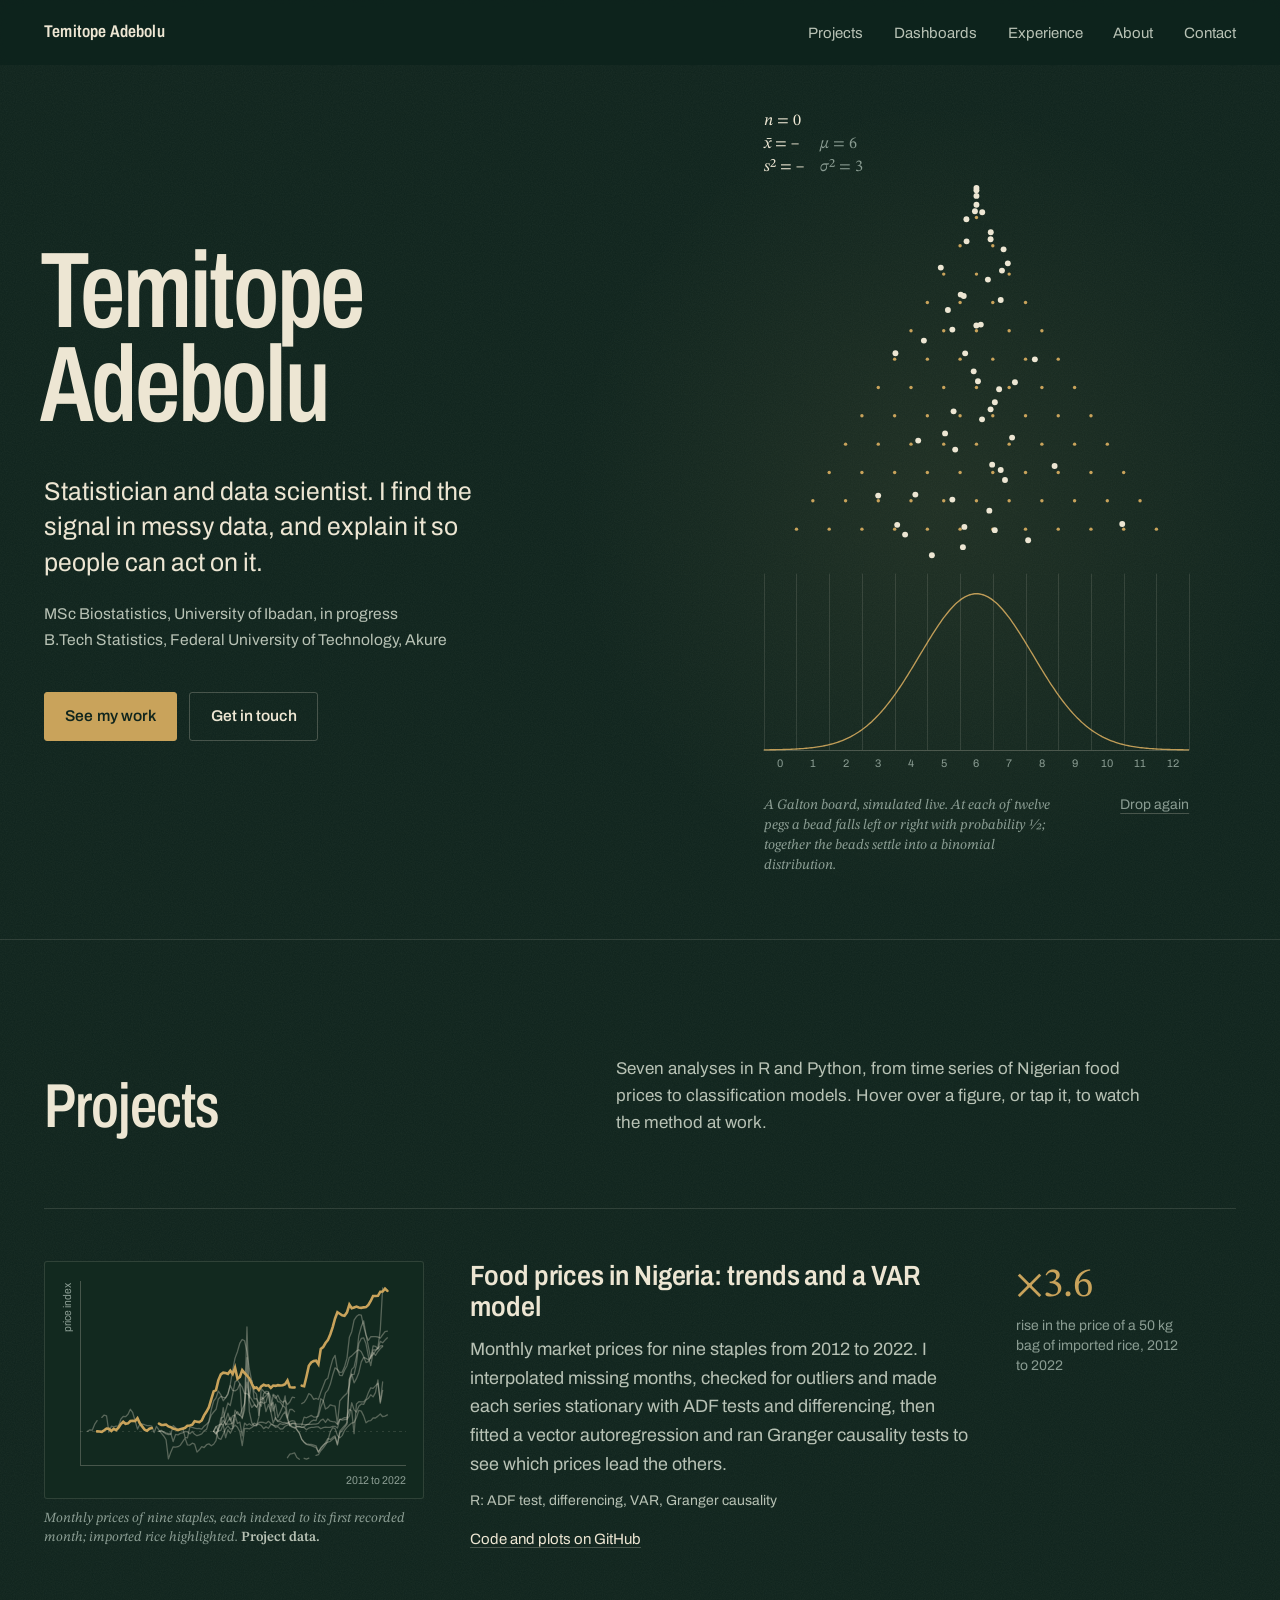
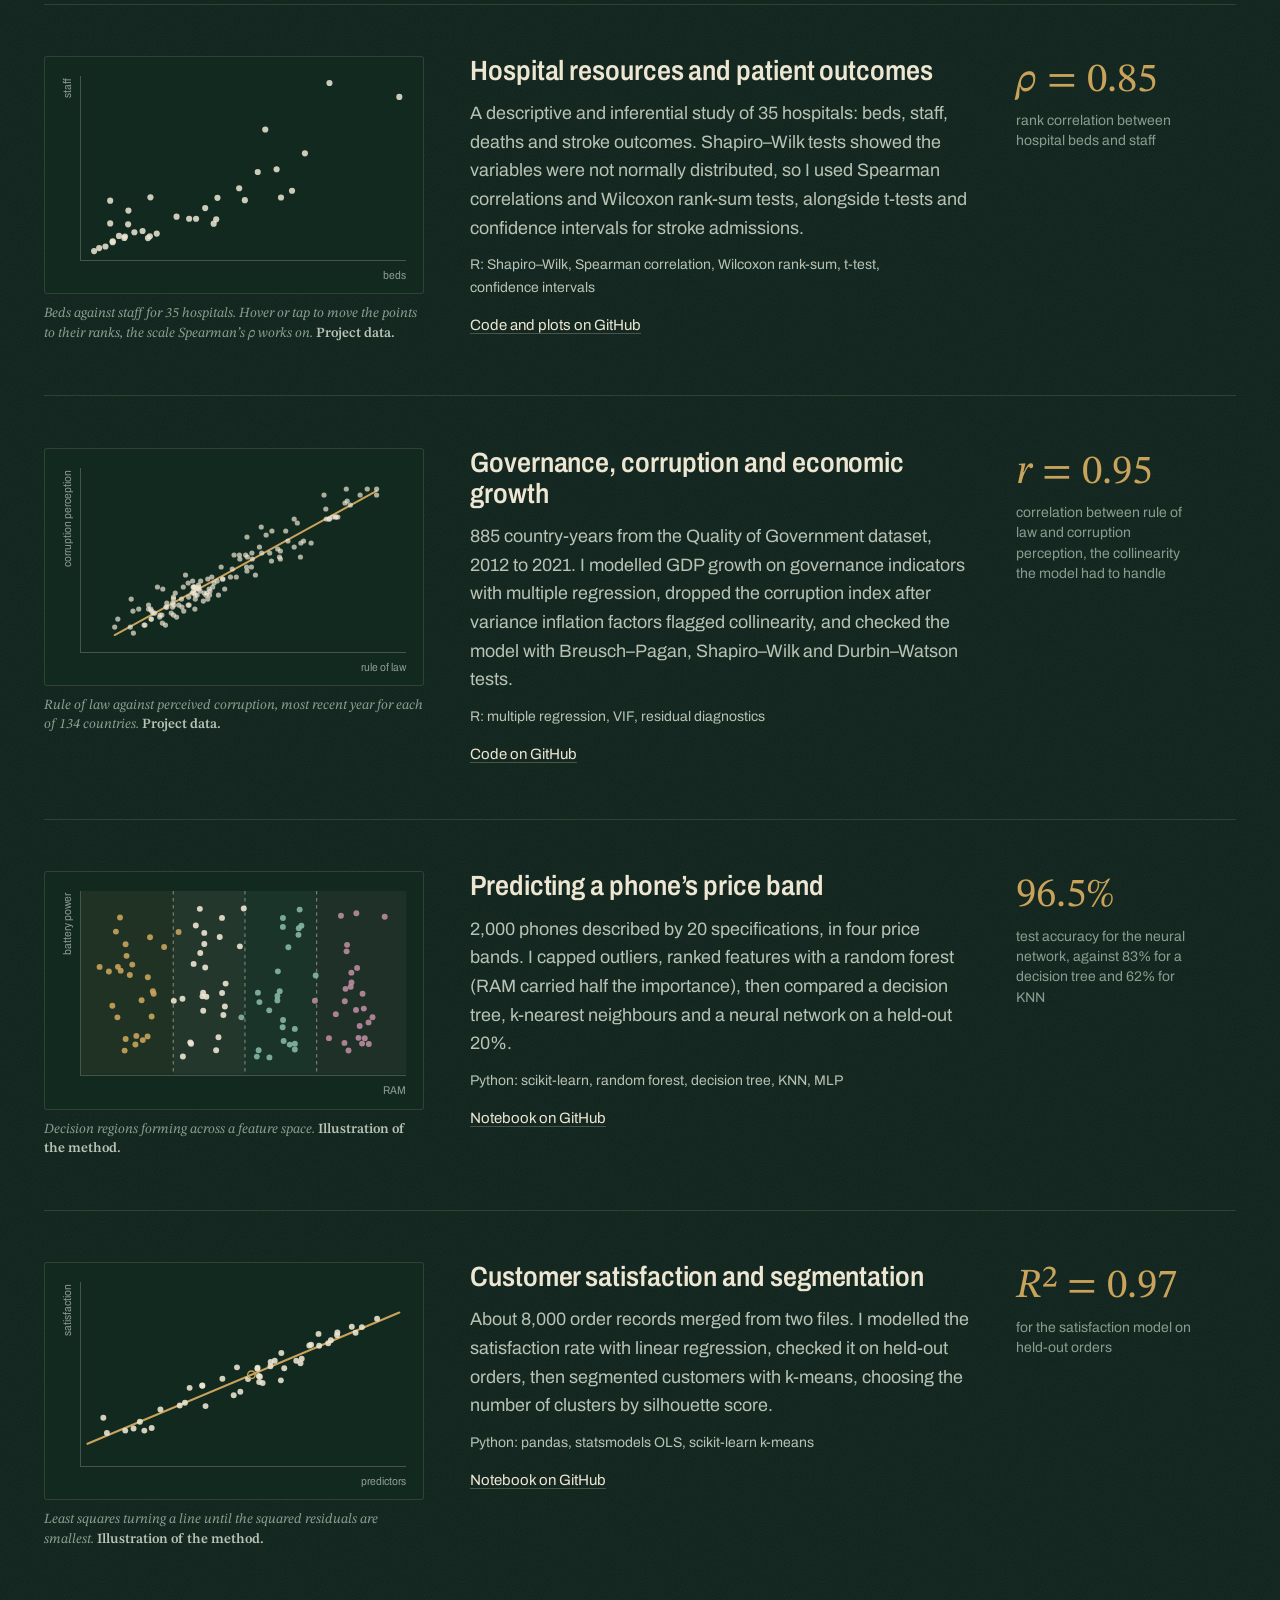
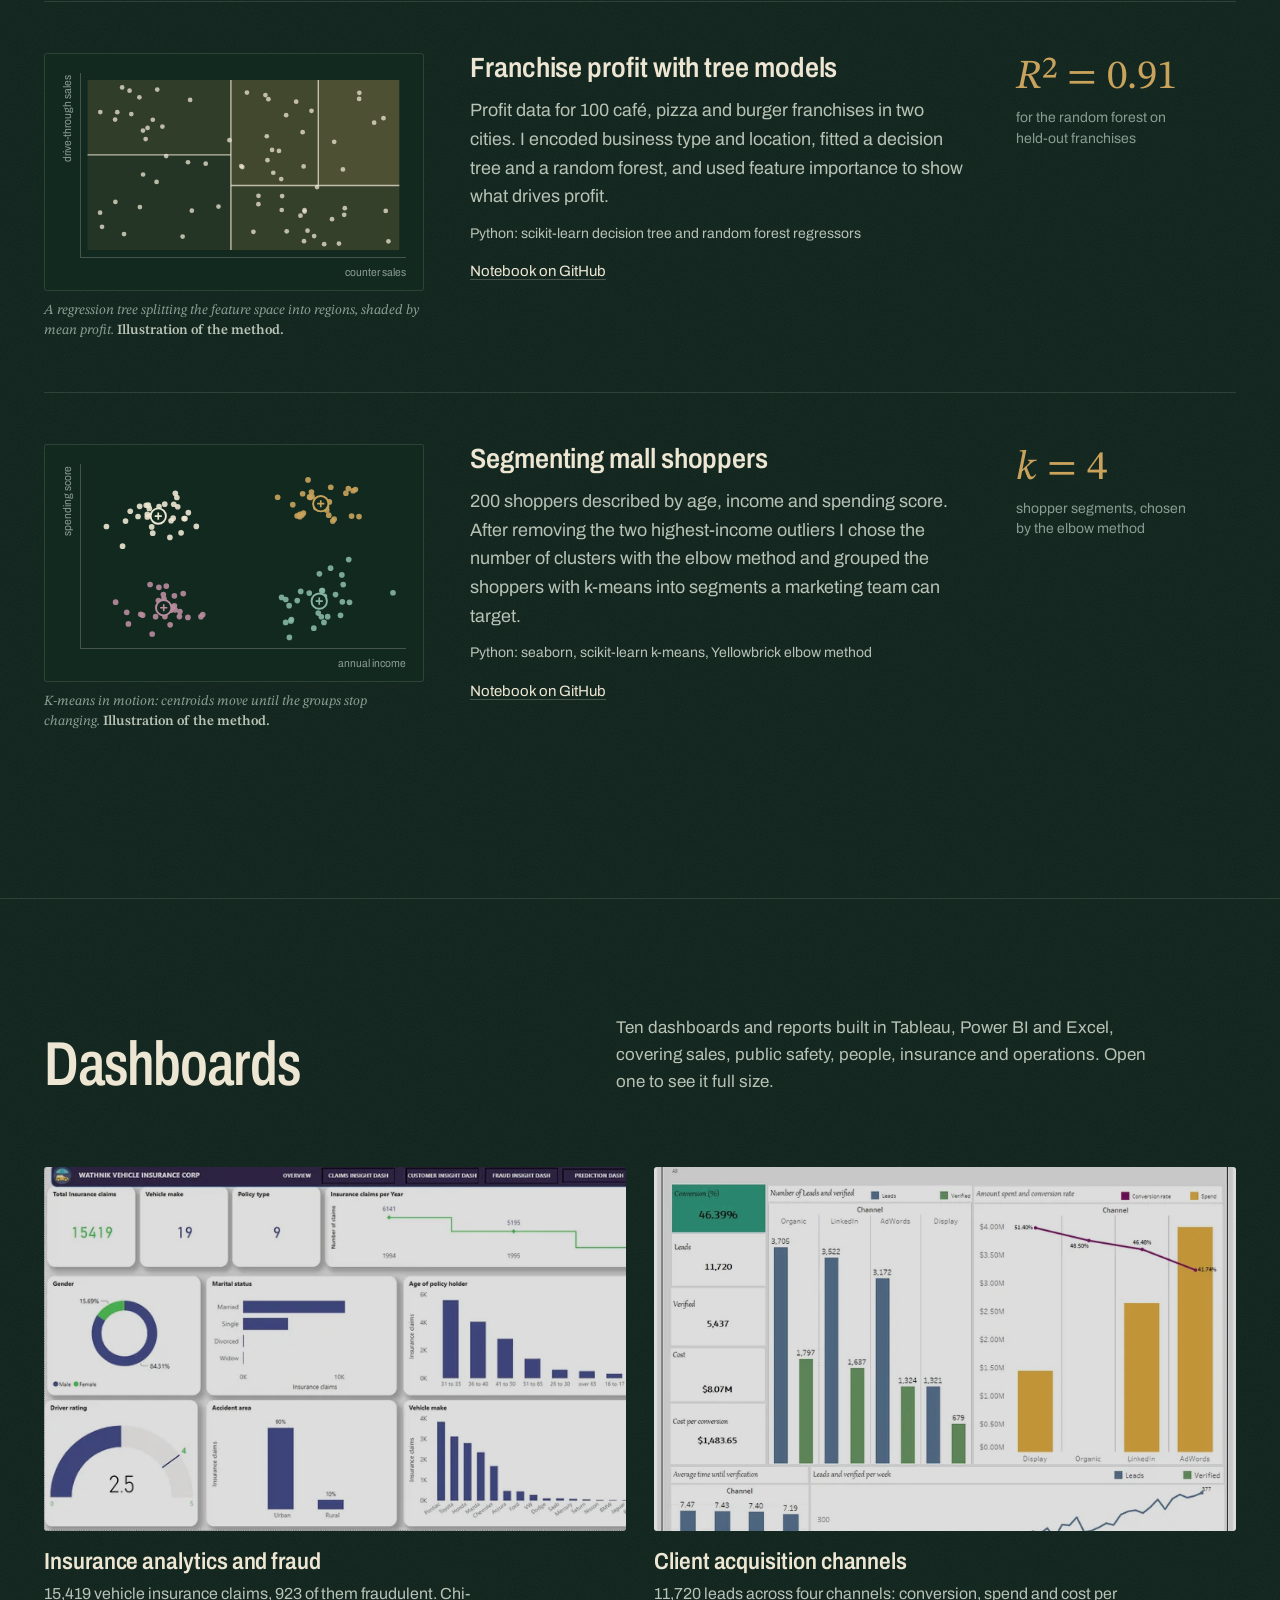
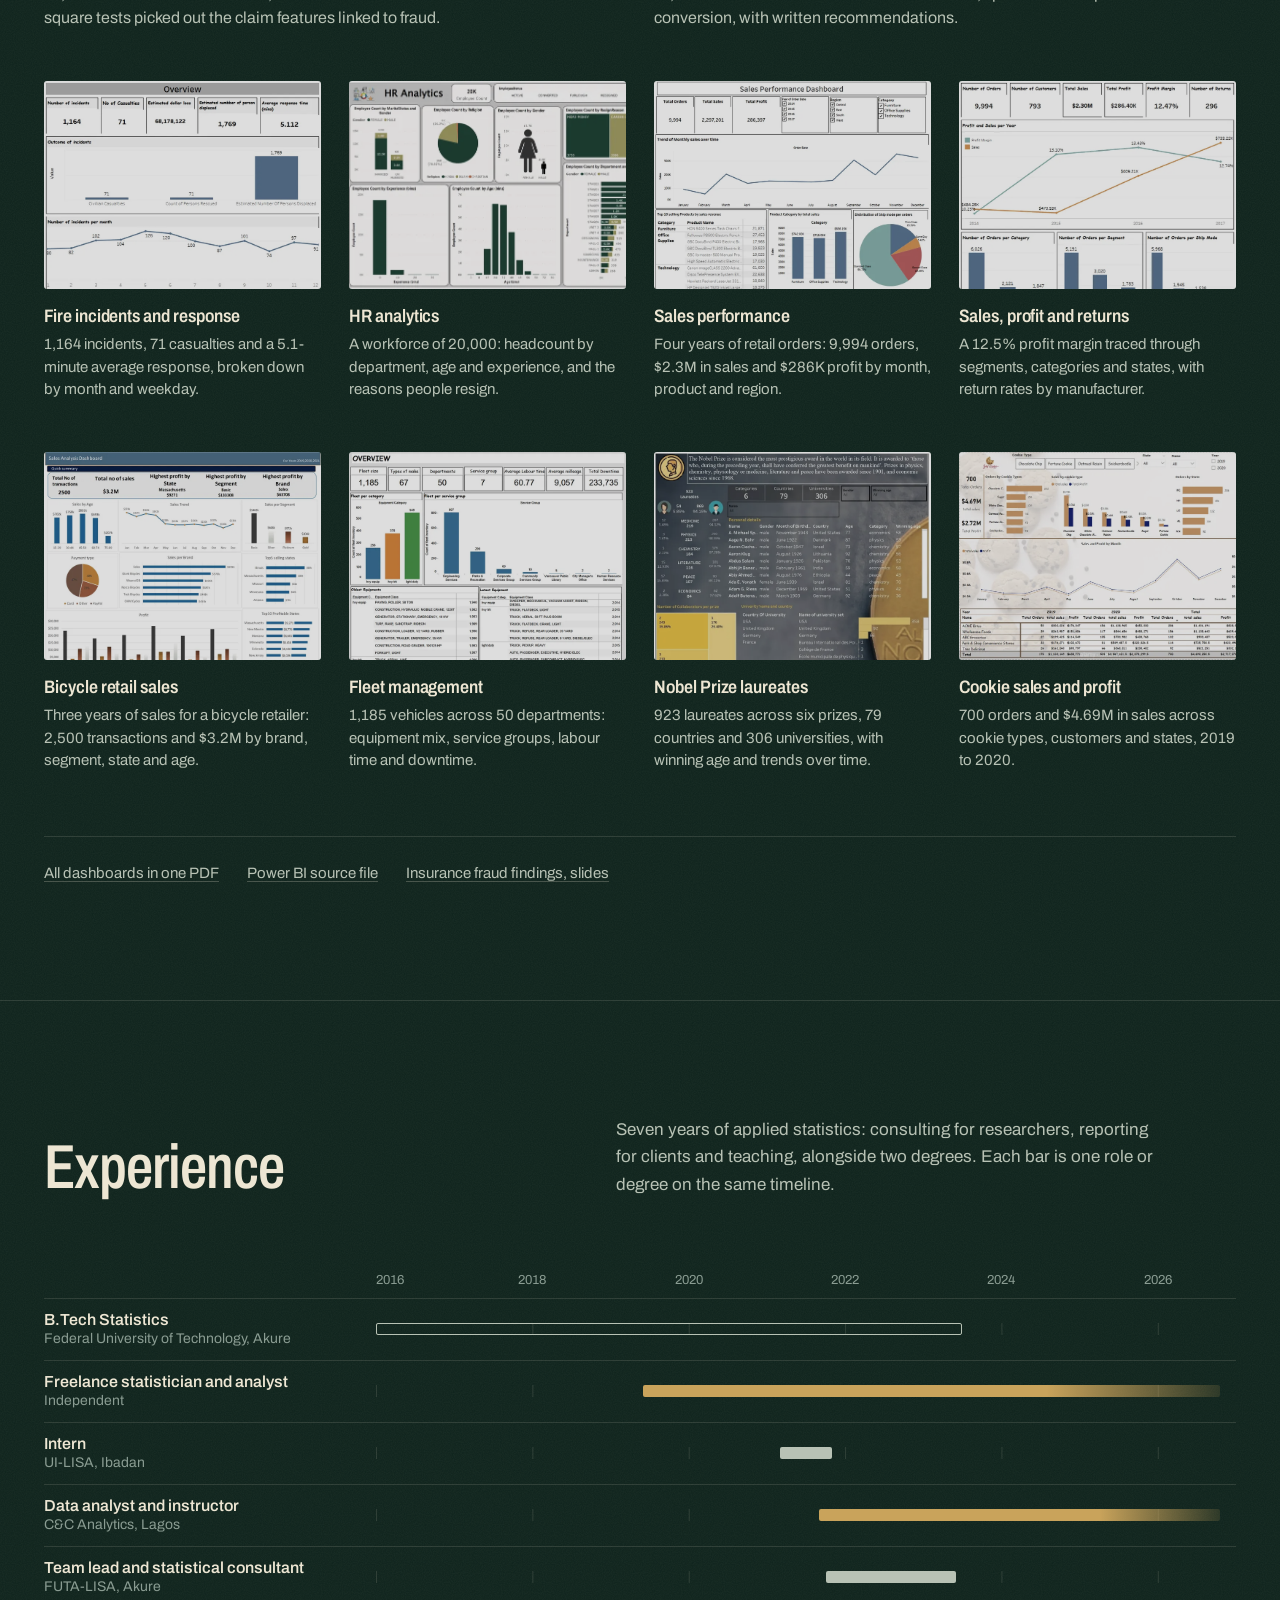
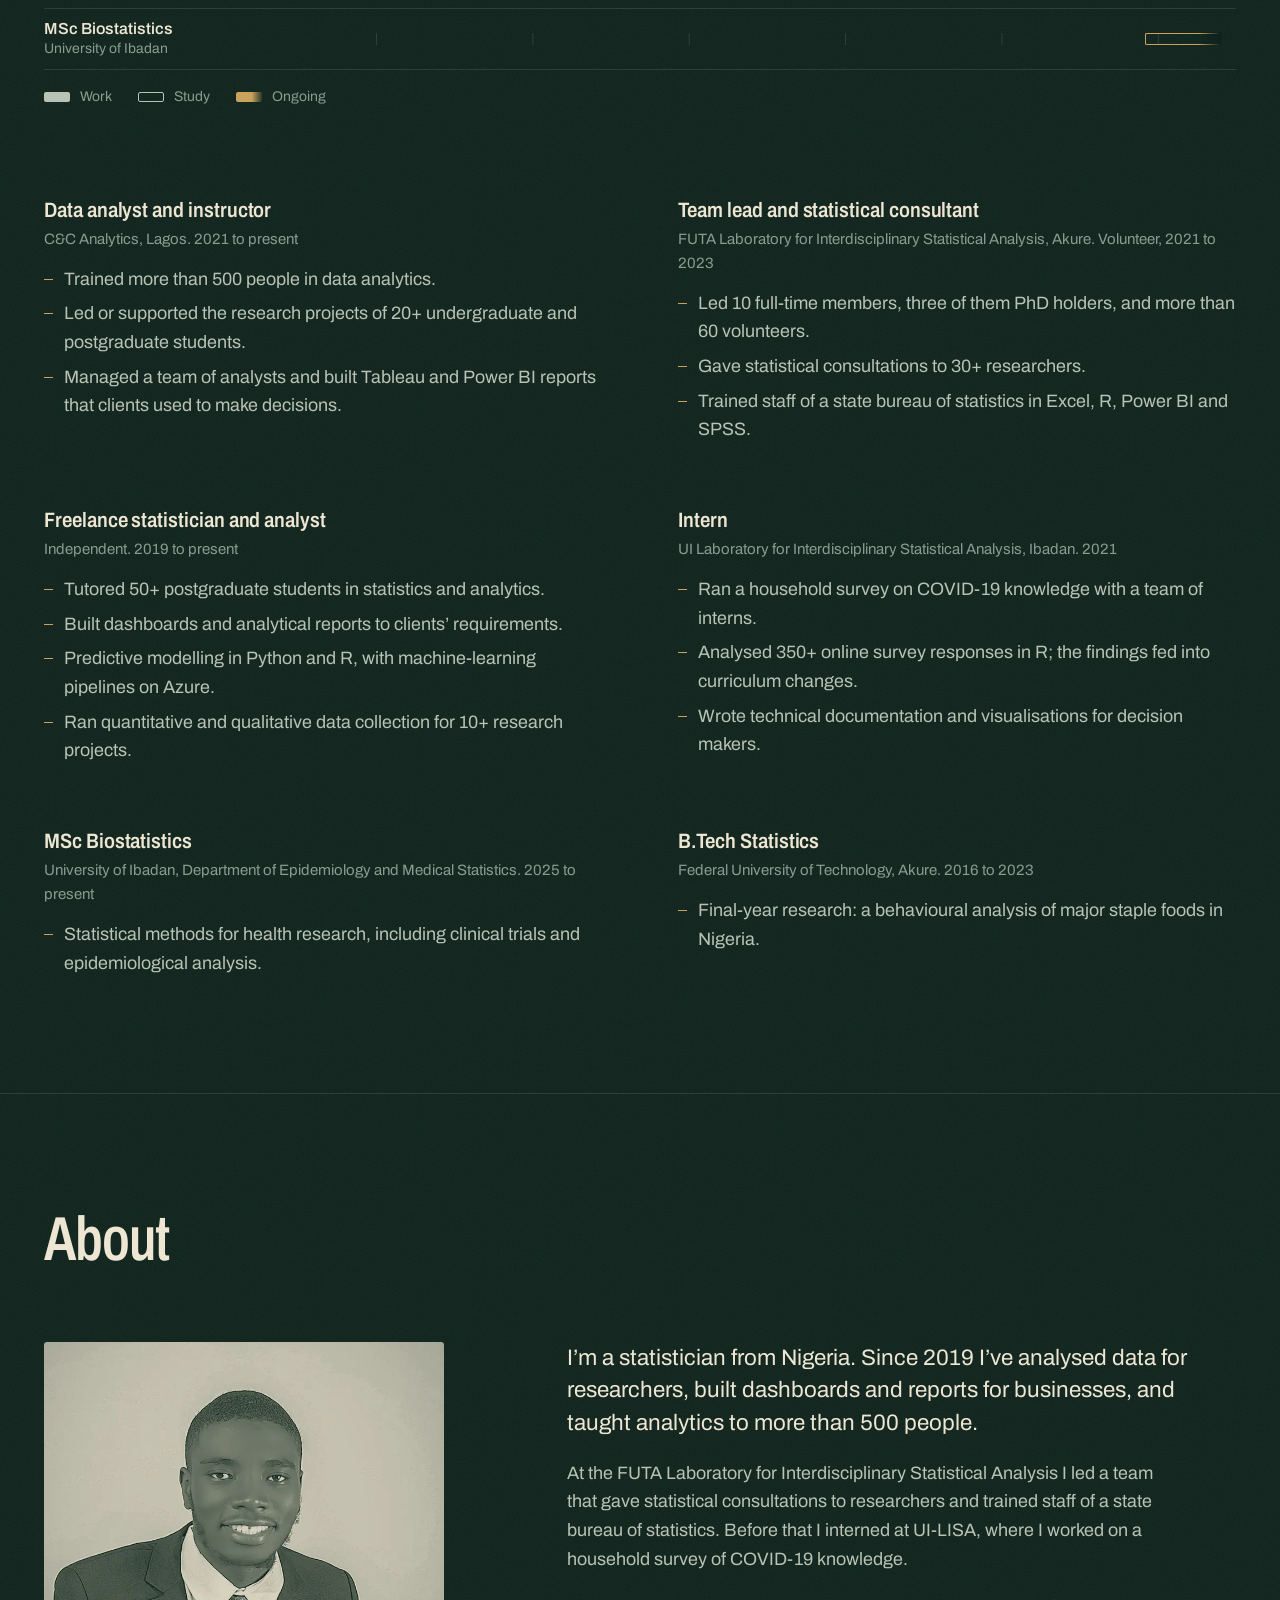
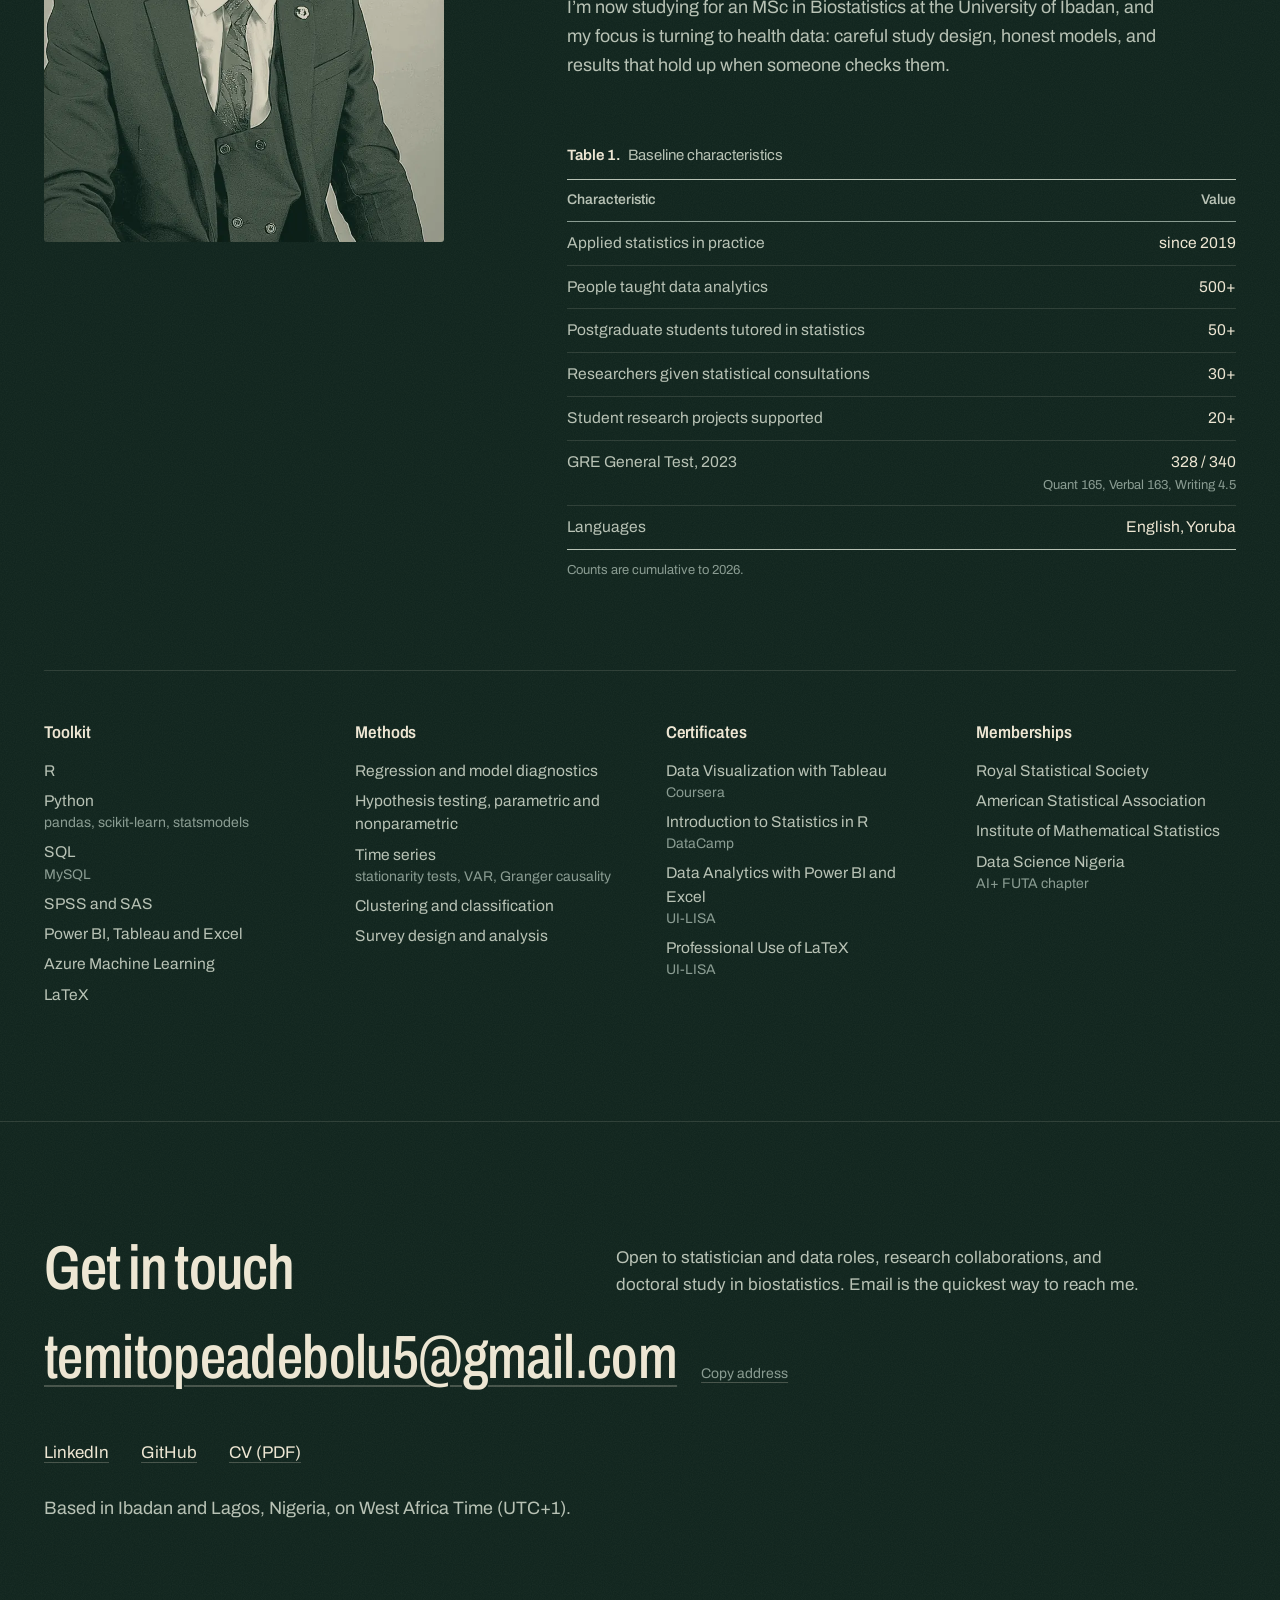
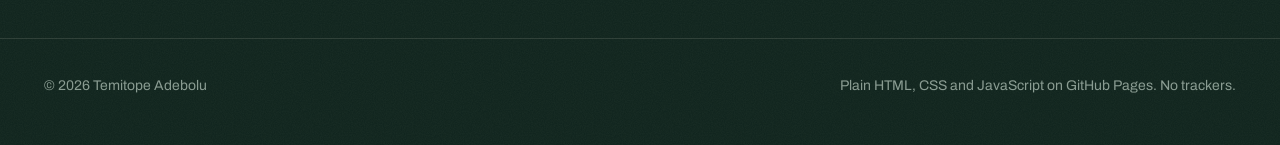
==== index.html @ 8c3ce21e "Launch personal site Hand-built portfolio: live Galton board hero, seven project figures drawn from " ====
<!doctype html>
<html lang="en">
<head>
  <meta charset="utf-8">
  <meta name="viewport" content="width=device-width, initial-scale=1">
  <title>Temitope Adebolu, statistician and data scientist</title>
  <meta name="description" content="Statistician and data scientist in Nigeria, studying for an MSc in Biostatistics at the University of Ibadan. Projects in R and Python, dashboards, and seven years of applied statistics.">
  <meta name="author" content="Temitope Adebolu">
  <link rel="canonical" href="https://adebolublaise.github.io/">
  <meta name="theme-color" content="#0e231c">
  <meta name="color-scheme" content="dark">

  <meta property="og:type" content="profile">
  <meta property="og:title" content="Temitope Adebolu, statistician and data scientist">
  <meta property="og:description" content="Projects in R and Python, dashboards, and seven years of applied statistics. MSc Biostatistics, University of Ibadan.">
  <meta property="og:url" content="https://adebolublaise.github.io/">
  <meta property="og:image" content="https://adebolublaise.github.io/assets/og.jpg">
  <meta property="og:image:width" content="1200">
  <meta property="og:image:height" content="630">
  <meta property="og:image:alt" content="Temitope Adebolu, statistician and data scientist, beside a bell curve of falling beads.">
  <meta name="twitter:card" content="summary_large_image">

  <link rel="icon" href="/favicon.svg" type="image/svg+xml">
  <link rel="icon" href="/favicon-32.png" sizes="32x32" type="image/png">
  <link rel="apple-touch-icon" href="/apple-touch-icon.png">

  <link rel="preload" href="/assets/fonts/Archivo.woff2" as="font" type="font/woff2" crossorigin>
  <link rel="preload" href="/assets/fonts/STIXTwoText-Italic.woff2" as="font" type="font/woff2" crossorigin>
  <link rel="stylesheet" href="/assets/css/site.css">
  <script>document.documentElement.classList.add('js')</script>
  <script src="/assets/js/site.js" defer></script>

  <script type="application/ld+json">
  {
    "@context": "https://schema.org",
    "@type": "Person",
    "name": "Temitope Adebolu",
    "jobTitle": "Statistician and data scientist",
    "url": "https://adebolublaise.github.io/",
    "image": "https://adebolublaise.github.io/assets/img/portrait-color-720.webp",
    "email": "mailto:temitopeadebolu5@gmail.com",
    "address": { "@type": "PostalAddress", "addressLocality": "Ibadan", "addressCountry": "NG" },
    "alumniOf": { "@type": "CollegeOrUniversity", "name": "Federal University of Technology, Akure" },
    "affiliation": { "@type": "CollegeOrUniversity", "name": "University of Ibadan" },
    "knowsAbout": ["Biostatistics", "Statistics", "Data science", "R", "Python", "SQL", "Power BI", "Tableau"],
    "sameAs": ["https://www.linkedin.com/in/adebolu-temitope/", "https://github.com/AdeboluBlaise"]
  }
  </script>
</head>
<body>
  <a class="skip" href="#main">Skip to content</a>

  <header class="site-head">
    <div class="wrap">
      <a class="wordmark" href="#top">Temitope Adebolu</a>
      <nav class="nav" aria-label="Sections">
        <ul>
          <li><a href="#projects">Projects</a></li>
          <li class="hide-sm"><a href="#dashboards">Dashboards</a></li>
          <li class="hide-xs"><a href="#experience">Experience</a></li>
          <li class="hide-sm"><a href="#about">About</a></li>
          <li><a href="#contact">Contact</a></li>
        </ul>
      </nav>
    </div>
  </header>

  <main id="main">

    <!-- Hero -->
    <div class="wrap" id="top">
      <section class="hero" aria-labelledby="name">
        <div class="hero-copy">
          <h1 id="name"><span>Temitope</span> <span>Adebolu</span></h1>
          <p class="lead">Statistician and data scientist. I find the signal in messy data, and explain it so people can act on it.</p>
          <ul class="hero-facts">
            <li>MSc Biostatistics, University of Ibadan, in progress</li>
            <li>B.Tech Statistics, Federal University of Technology, Akure</li>
          </ul>
          <div class="hero-cta">
            <a class="btn btn-primary" href="#projects">See my work</a>
            <a class="btn" href="#contact">Get in touch</a>
          </div>
        </div>

        <div class="board" data-galton>
          <div class="board-stage">
            <canvas role="img" aria-label="Animated Galton board: beads fall through twelve rows of pegs and pile up into a bell-shaped histogram that matches the binomial curve drawn above it."></canvas>
            <dl class="readout" aria-hidden="true">
              <dt><i>n</i> = <span class="val" data-n>0</span></dt><dd></dd>
              <dt><i>x&#772;</i> = <span class="val" data-mean>&ndash;</span></dt><dd><i>&mu;</i> = 6</dd>
              <dt><i>s</i>&sup2; = <span class="val" data-var>&ndash;</span></dt><dd><i>&sigma;</i>&sup2; = 3</dd>
            </dl>
            <svg class="board-fallback" viewBox="0 0 400 160" aria-hidden="true">
              <path d="M8 150 C 120 150, 150 20, 200 20 S 280 150, 392 150" fill="none" stroke="#c9a35b" stroke-width="1.5"/>
              <line x1="8" y1="150.5" x2="392" y2="150.5" stroke="rgba(237,230,211,.24)"/>
            </svg>
          </div>
          <div class="board-foot">
            <p>A Galton board, simulated live. At each of twelve pegs a bead falls left or right with probability &frac12;; together the beads settle into a binomial distribution.</p>
            <button class="textbtn" type="button" data-rerun>Drop again</button>
          </div>
        </div>
      </section>
    </div>

    <!-- Projects -->
    <section class="section" id="projects" aria-labelledby="projects-h">
      <div class="wrap">
        <header class="sec-head">
          <h2 id="projects-h">Projects</h2>
          <p>Seven analyses in R and Python, from time series of Nigerian food prices to classification models. Hover over a figure, or tap it, to watch the method at work.</p>
        </header>

        <div class="projects">

          <article class="proj">
            <figure class="proj-fig">
              <svg viewBox="0 0 320 200" data-glyph="food" aria-hidden="true"></svg>
              <figcaption>Monthly prices of nine staples, each indexed to its first recorded month; imported rice highlighted. <b>Project data.</b></figcaption>
            </figure>
            <div class="proj-body">
              <h3>Food prices in Nigeria: trends and a VAR model</h3>
              <p>Monthly market prices for nine staples from 2012 to 2022. I interpolated missing months, checked for outliers and made each series stationary with ADF tests and differencing, then fitted a vector autoregression and ran Granger causality tests to see which prices lead the others.</p>
              <p class="proj-tools">R: ADF test, differencing, VAR, Granger causality</p>
              <a class="proj-link" href="https://github.com/AdeboluBlaise/R-codes/tree/main/Advanced%20Time-Series%20Analysis%20%26%20VAR%20Modeling%20for%20Food%20Price%20Trends">Code and plots on GitHub</a>
            </div>
            <p class="proj-stat"><span class="m">&times;3.6</span><span>rise in the price of a 50 kg bag of imported rice, 2012 to 2022</span></p>
          </article>

          <article class="proj">
            <figure class="proj-fig">
              <svg viewBox="0 0 320 200" data-glyph="hospital" aria-hidden="true"></svg>
              <figcaption>Beds against staff for 35 hospitals. Hover or tap to move the points to their ranks, the scale Spearman&rsquo;s <span class="m"><i>&rho;</i></span> works on. <b>Project data.</b></figcaption>
            </figure>
            <div class="proj-body">
              <h3>Hospital resources and patient outcomes</h3>
              <p>A descriptive and inferential study of 35 hospitals: beds, staff, deaths and stroke outcomes. Shapiro&ndash;Wilk tests showed the variables were not normally distributed, so I used Spearman correlations and Wilcoxon rank-sum tests, alongside t-tests and confidence intervals for stroke admissions.</p>
              <p class="proj-tools">R: Shapiro&ndash;Wilk, Spearman correlation, Wilcoxon rank-sum, t-test, confidence intervals</p>
              <a class="proj-link" href="https://github.com/AdeboluBlaise/R-codes/tree/main/Hospital%20Data%20Analysis">Code and plots on GitHub</a>
            </div>
            <p class="proj-stat"><span class="m"><i>&rho;</i> = 0.85</span><span>rank correlation between hospital beds and staff</span></p>
          </article>

          <article class="proj">
            <figure class="proj-fig">
              <svg viewBox="0 0 320 200" data-glyph="governance" aria-hidden="true"></svg>
              <figcaption>Rule of law against perceived corruption, most recent year for each of 134 countries. <b>Project data.</b></figcaption>
            </figure>
            <div class="proj-body">
              <h3>Governance, corruption and economic growth</h3>
              <p>885 country-years from the Quality of Government dataset, 2012 to 2021. I modelled GDP growth on governance indicators with multiple regression, dropped the corruption index after variance inflation factors flagged collinearity, and checked the model with Breusch&ndash;Pagan, Shapiro&ndash;Wilk and Durbin&ndash;Watson tests.</p>
              <p class="proj-tools">R: multiple regression, VIF, residual diagnostics</p>
              <a class="proj-link" href="https://github.com/AdeboluBlaise/R-codes/tree/main/Global%20Governance%2C%20Corruption%2C%20%26%20Economic%20Growth">Code on GitHub</a>
            </div>
            <p class="proj-stat"><span class="m"><i>r</i> = 0.95</span><span>correlation between rule of law and corruption perception, the collinearity the model had to handle</span></p>
          </article>

          <article class="proj">
            <figure class="proj-fig">
              <svg viewBox="0 0 320 200" data-glyph="classify" aria-hidden="true"></svg>
              <figcaption>Decision regions forming across a feature space. <b>Illustration of the method.</b></figcaption>
            </figure>
            <div class="proj-body">
              <h3>Predicting a phone&rsquo;s price band</h3>
              <p>2,000 phones described by 20 specifications, in four price bands. I capped outliers, ranked features with a random forest (RAM carried half the importance), then compared a decision tree, k-nearest neighbours and a neural network on a held-out 20%.</p>
              <p class="proj-tools">Python: scikit-learn, random forest, decision tree, KNN, MLP</p>
              <a class="proj-link" href="https://github.com/AdeboluBlaise/Python-codes/tree/main/End-to-End%20Mobile%20Price%20Classification">Notebook on GitHub</a>
            </div>
            <p class="proj-stat"><span class="m">96.5%</span><span>test accuracy for the neural network, against 83% for a decision tree and 62% for KNN</span></p>
          </article>

          <article class="proj">
            <figure class="proj-fig">
              <svg viewBox="0 0 320 200" data-glyph="regression" aria-hidden="true"></svg>
              <figcaption>Least squares turning a line until the squared residuals are smallest. <b>Illustration of the method.</b></figcaption>
            </figure>
            <div class="proj-body">
              <h3>Customer satisfaction and segmentation</h3>
              <p>About 8,000 order records merged from two files. I modelled the satisfaction rate with linear regression, checked it on held-out orders, then segmented customers with k-means, choosing the number of clusters by silhouette score.</p>
              <p class="proj-tools">Python: pandas, statsmodels OLS, scikit-learn k-means</p>
              <a class="proj-link" href="https://github.com/AdeboluBlaise/Python-codes/tree/main/Sales%20Analysis%2C%20Customer%20Segmentation%20%26%20Satisfaction%20Prediction">Notebook on GitHub</a>
            </div>
            <p class="proj-stat"><span class="m"><i>R</i>&sup2; = 0.97</span><span>for the satisfaction model on held-out orders</span></p>
          </article>

          <article class="proj">
            <figure class="proj-fig">
              <svg viewBox="0 0 320 200" data-glyph="tree" aria-hidden="true"></svg>
              <figcaption>A regression tree splitting the feature space into regions, shaded by mean profit. <b>Illustration of the method.</b></figcaption>
            </figure>
            <div class="proj-body">
              <h3>Franchise profit with tree models</h3>
              <p>Profit data for 100 caf&eacute;, pizza and burger franchises in two cities. I encoded business type and location, fitted a decision tree and a random forest, and used feature importance to show what drives profit.</p>
              <p class="proj-tools">Python: scikit-learn decision tree and random forest regressors</p>
              <a class="proj-link" href="https://github.com/AdeboluBlaise/Python-codes/tree/main/Franchise%20Profit%20Predictions%20with%20Decision%20Trees%20and%20Random%20Forests">Notebook on GitHub</a>
            </div>
            <p class="proj-stat"><span class="m"><i>R</i>&sup2; = 0.91</span><span>for the random forest on held-out franchises</span></p>
          </article>

          <article class="proj">
            <figure class="proj-fig">
              <svg viewBox="0 0 320 200" data-glyph="kmeans" aria-hidden="true"></svg>
              <figcaption>K-means in motion: centroids move until the groups stop changing. <b>Illustration of the method.</b></figcaption>
            </figure>
            <div class="proj-body">
              <h3>Segmenting mall shoppers</h3>
              <p>200 shoppers described by age, income and spending score. After removing the two highest-income outliers I chose the number of clusters with the elbow method and grouped the shoppers with k-means into segments a marketing team can target.</p>
              <p class="proj-tools">Python: seaborn, scikit-learn k-means, Yellowbrick elbow method</p>
              <a class="proj-link" href="https://github.com/AdeboluBlaise/Python-codes/tree/main/Mall%20Customer%20Analysis%20%26%20Clustering">Notebook on GitHub</a>
            </div>
            <p class="proj-stat"><span class="m"><i>k</i> = 4</span><span>shopper segments, chosen by the elbow method</span></p>
          </article>

        </div>
      </div>
    </section>

    <!-- Dashboards -->
    <section class="section" id="dashboards" aria-labelledby="dashboards-h">
      <div class="wrap">
        <header class="sec-head">
          <h2 id="dashboards-h">Dashboards</h2>
          <p>Ten dashboards and reports built in Tableau, Power BI and Excel, covering sales, public safety, people, insurance and operations. Open one to see it full size.</p>
        </header>

        <ul class="dash-grid">
          <li class="dash">
            <a href="/assets/img/dashboards/07-insurance-fraud-lg.webp" data-lightbox data-w="1471" data-h="817" data-src="https://drive.google.com/file/d/1jYbqkerGQumdwdY8VlM9F9p6UIjwdQli/view" data-extra="https://docs.google.com/presentation/d/1B2-8ueuAvnGxmFmYTkmYZP01C_ZTipNymWuoo0PkzSA/edit?usp=sharing" data-extra-label="Read the findings (slides)">
              <span class="dash-thumb"><img src="/assets/img/dashboards/07-insurance-fraud-sm.webp" srcset="/assets/img/dashboards/07-insurance-fraud-sm.webp 760w, /assets/img/dashboards/07-insurance-fraud-lg.webp 1471w" sizes="(max-width: 600px) 100vw, (max-width: 1080px) 50vw, 600px" width="760" height="422" alt="Vehicle insurance claims dashboard with totals, claims per year, and breakdowns by gender, marital status, age, driver rating, accident area and vehicle make." loading="lazy" decoding="async"></span>
              <h3>Insurance analytics and fraud</h3>
              <p>15,419 vehicle insurance claims, 923 of them fraudulent. Chi-square tests picked out the claim features linked to fraud.</p>
            </a>
          </li>
          <li class="dash">
            <a href="/assets/img/dashboards/04-client-acquisition-lg.webp" data-lightbox data-w="1013" data-h="1225" data-src="https://drive.google.com/file/d/1qawm5tLewY_g3ONFfeebCs0lAvK16_QL/view">
              <span class="dash-thumb"><img src="/assets/img/dashboards/04-client-acquisition-sm.webp" srcset="/assets/img/dashboards/04-client-acquisition-sm.webp 760w, /assets/img/dashboards/04-client-acquisition-lg.webp 1013w" sizes="(max-width: 600px) 100vw, (max-width: 1080px) 50vw, 600px" style="object-position: 50% 64%" width="760" height="919" alt="Client acquisition story with written insights, leads and verified clients by channel, spend against conversion rate, and leads per week." loading="lazy" decoding="async"></span>
              <h3>Client acquisition channels</h3>
              <p>11,720 leads across four channels: conversion, spend and cost per conversion, with written recommendations.</p>
            </a>
          </li>
          <li class="dash">
            <a href="/assets/img/dashboards/02-fire-incident-lg.webp" data-lightbox data-w="788" data-h="888" data-src="https://drive.google.com/file/d/1-sKoJhyrkmd_-p-Sw8lgwkwBQe-re6G_/view">
              <span class="dash-thumb"><img src="/assets/img/dashboards/02-fire-incident-sm.webp" srcset="/assets/img/dashboards/02-fire-incident-sm.webp 760w, /assets/img/dashboards/02-fire-incident-lg.webp 788w" sizes="(max-width: 600px) 100vw, (max-width: 1080px) 50vw, 300px" width="760" height="856" alt="Fire incident overview with incident, casualty and response-time totals, incident outcomes, and incidents per month and weekday." loading="lazy" decoding="async"></span>
              <h3>Fire incidents and response</h3>
              <p>1,164 incidents, 71 casualties and a 5.1-minute average response, broken down by month and weekday.</p>
            </a>
          </li>
          <li class="dash">
            <a href="/assets/img/dashboards/06-hr-analytics-lg.webp" data-lightbox data-w="1458" data-h="832" data-src="https://drive.google.com/file/d/1dF0u5m9DJFY5Z00fvaz2mMv7X5MtrYIF/view">
              <span class="dash-thumb"><img src="/assets/img/dashboards/06-hr-analytics-sm.webp" srcset="/assets/img/dashboards/06-hr-analytics-sm.webp 760w, /assets/img/dashboards/06-hr-analytics-lg.webp 1458w" sizes="(max-width: 600px) 100vw, (max-width: 1080px) 50vw, 300px" width="760" height="434" alt="HR analytics dashboard with employee counts by marital status, gender, resignation reason, department, experience and age." loading="lazy" decoding="async"></span>
              <h3>HR analytics</h3>
              <p>A workforce of 20,000: headcount by department, age and experience, and the reasons people resign.</p>
            </a>
          </li>
          <li class="dash">
            <a href="/assets/img/dashboards/01-sales-performance-lg.webp" data-lightbox data-w="908" data-h="959" data-src="https://drive.google.com/file/d/1803fnlt_vhYftMdCIopIiEmilC6Dm5gG/view">
              <span class="dash-thumb"><img src="/assets/img/dashboards/01-sales-performance-sm.webp" srcset="/assets/img/dashboards/01-sales-performance-sm.webp 760w, /assets/img/dashboards/01-sales-performance-lg.webp 908w" sizes="(max-width: 600px) 100vw, (max-width: 1080px) 50vw, 300px" width="760" height="803" alt="Sales performance dashboard with order, sales and profit totals, monthly sales trend, top products, category sales, ship modes and a regional sales map." loading="lazy" decoding="async"></span>
              <h3>Sales performance</h3>
              <p>Four years of retail orders: 9,994 orders, $2.3M in sales and $286K profit by month, product and region.</p>
            </a>
          </li>
          <li class="dash">
            <a href="/assets/img/dashboards/05-sales-profit-lg.webp" data-lightbox data-w="788" data-h="1488" data-src="https://drive.google.com/file/d/1ZM7adoGf5AfBzNWWmERc6qiIUqtNLFIk/view">
              <span class="dash-thumb"><img src="/assets/img/dashboards/05-sales-profit-sm.webp" srcset="/assets/img/dashboards/05-sales-profit-sm.webp 760w, /assets/img/dashboards/05-sales-profit-lg.webp 788w" sizes="(max-width: 600px) 100vw, (max-width: 1080px) 50vw, 300px" width="760" height="1435" alt="Sales and profit dashboard with yearly profit and sales, orders by category, segment and ship mode, profit margin by state, and return rates." loading="lazy" decoding="async"></span>
              <h3>Sales, profit and returns</h3>
              <p>A 12.5% profit margin traced through segments, categories and states, with return rates by manufacturer.</p>
            </a>
          </li>
          <li class="dash">
            <a href="/assets/img/dashboards/03-bicycle-retail-lg.webp" data-lightbox data-w="1426" data-h="1217" data-src="https://drive.google.com/file/d/1drMBCsQaCd4r1QzrVvJGjbHdLPjisoqa/view">
              <span class="dash-thumb"><img src="/assets/img/dashboards/03-bicycle-retail-sm.webp" srcset="/assets/img/dashboards/03-bicycle-retail-sm.webp 760w, /assets/img/dashboards/03-bicycle-retail-lg.webp 1426w" sizes="(max-width: 600px) 100vw, (max-width: 1080px) 50vw, 300px" width="760" height="649" alt="Bicycle retail sales dashboard with transactions and sales totals, sales by age, monthly trend, segment, brand, payment type and state." loading="lazy" decoding="async"></span>
              <h3>Bicycle retail sales</h3>
              <p>Three years of sales for a bicycle retailer: 2,500 transactions and $3.2M by brand, segment, state and age.</p>
            </a>
          </li>
          <li class="dash">
            <a href="/assets/img/dashboards/09-fleet-management-lg.webp" data-lightbox data-w="993" data-h="793" data-src="https://drive.google.com/file/d/17flyOm4a7EsInhcfvB1YZRr9MTV2uDTY/view">
              <span class="dash-thumb"><img src="/assets/img/dashboards/09-fleet-management-sm.webp" srcset="/assets/img/dashboards/09-fleet-management-sm.webp 760w, /assets/img/dashboards/09-fleet-management-lg.webp 993w" sizes="(max-width: 600px) 100vw, (max-width: 1080px) 50vw, 300px" width="760" height="607" alt="Fleet management overview with fleet size, makes, departments, labour time, mileage and downtime, fleet by category and service group, and oldest and newest equipment." loading="lazy" decoding="async"></span>
              <h3>Fleet management</h3>
              <p>1,185 vehicles across 50 departments: equipment mix, service groups, labour time and downtime.</p>
            </a>
          </li>
          <li class="dash">
            <a href="/assets/img/dashboards/08-nobel-prize-lg.webp" data-lightbox data-w="1108" data-h="1641" data-src="https://drive.google.com/file/d/123HxoBdR7g3B6RL5KON7azW5guzL7Kas/view">
              <span class="dash-thumb"><img src="/assets/img/dashboards/08-nobel-prize-sm.webp" srcset="/assets/img/dashboards/08-nobel-prize-sm.webp 760w, /assets/img/dashboards/08-nobel-prize-lg.webp 1108w" sizes="(max-width: 600px) 100vw, (max-width: 1080px) 50vw, 300px" width="760" height="1126" alt="Nobel Prize laureates dashboard with laureate counts by category, a table of laureates, universities, winning age, winners over the years and a map of birth countries." loading="lazy" decoding="async"></span>
              <h3>Nobel Prize laureates</h3>
              <p>923 laureates across six prizes, 79 countries and 306 universities, with winning age and trends over time.</p>
            </a>
          </li>
          <li class="dash">
            <a href="/assets/img/dashboards/10-cookie-sales-lg.webp" data-lightbox data-w="1132" data-h="826" data-src="https://drive.google.com/file/d/1RCdpEh5lfiHgUYAL9cCx-fPLhgtCjiez/view">
              <span class="dash-thumb"><img src="/assets/img/dashboards/10-cookie-sales-sm.webp" srcset="/assets/img/dashboards/10-cookie-sales-sm.webp 760w, /assets/img/dashboards/10-cookie-sales-lg.webp 1132w" sizes="(max-width: 600px) 100vw, (max-width: 1080px) 50vw, 300px" width="760" height="555" alt="Cookie sales dashboard with orders, sales and profit totals, orders by cookie type and state, monthly sales and profit, and a customer table." loading="lazy" decoding="async"></span>
              <h3>Cookie sales and profit</h3>
              <p>700 orders and $4.69M in sales across cookie types, customers and states, 2019 to 2020.</p>
            </a>
          </li>
        </ul>

        <p class="dash-more">
          <a href="https://1drv.ms/b/s!AtZL5VyYrCf1gnM4ypnUnzwAFC87?e=LERIMK">All dashboards in one PDF</a>
          <a href="https://1drv.ms/u/s!AtZL5VyYrCf1gnR5gbMQ4X4MhFFR?e=9hidO0">Power BI source file</a>
          <a href="https://docs.google.com/presentation/d/1B2-8ueuAvnGxmFmYTkmYZP01C_ZTipNymWuoo0PkzSA/edit?usp=sharing">Insurance fraud findings, slides</a>
        </p>
      </div>

      <dialog class="lb" id="lightbox" aria-labelledby="lb-title">
        <div class="lb-media"><img alt="" src="[data-uri]" width="1" height="1"></div>
        <div class="lb-bar">
          <div>
            <h3 id="lb-title"></h3>
            <p data-lb-desc></p>
            <p class="lb-links"><a data-lb-src href="#">Open the original</a><a data-lb-extra href="#" hidden></a></p>
          </div>
          <div class="lb-ctrl">
            <button class="btn" type="button" data-lb-prev aria-label="Previous dashboard">Previous</button>
            <button class="btn" type="button" data-lb-next aria-label="Next dashboard">Next</button>
            <button class="btn" type="button" data-lb-close>Close</button>
          </div>
        </div>
      </dialog>
    </section>

    <!-- Experience -->
    <section class="section" id="experience" aria-labelledby="experience-h">
      <div class="wrap">
        <header class="sec-head">
          <h2 id="experience-h">Experience</h2>
          <p>Seven years of applied statistics: consulting for researchers, reporting for clients and teaching, alongside two degrees. Each bar is one role or degree on the same timeline.</p>
        </header>

        <div class="tl">
          <div class="tl-scale" aria-hidden="true">
            <span></span>
            <div class="tl-years">
              <span style="left:0%">2016</span>
              <span style="left:18.18%">2018</span>
              <span style="left:36.36%">2020</span>
              <span style="left:54.55%">2022</span>
              <span style="left:72.73%">2024</span>
              <span style="left:90.91%">2026</span>
            </div>
          </div>
          <ol class="tl-rows">
            <li class="tl-row">
              <div class="tl-label"><b>B.Tech Statistics</b><span>Federal University of Technology, Akure</span><span class="visually-hidden">2016 to 2023</span></div>
              <div class="tl-track" aria-hidden="true"><i class="tl-bar is-study" style="left:0%;width:68.18%"></i></div>
            </li>
            <li class="tl-row">
              <div class="tl-label"><b>Freelance statistician and analyst</b><span>Independent</span><span class="visually-hidden">2019 to present</span></div>
              <div class="tl-track" aria-hidden="true"><i class="tl-bar is-now" style="left:31.06%;width:67.12%"></i></div>
            </li>
            <li class="tl-row">
              <div class="tl-label"><b>Intern</b><span>UI-LISA, Ibadan</span><span class="visually-hidden">2021</span></div>
              <div class="tl-track" aria-hidden="true"><i class="tl-bar" style="left:46.97%;width:6.06%"></i></div>
            </li>
            <li class="tl-row">
              <div class="tl-label"><b>Data analyst and instructor</b><span>C&amp;C Analytics, Lagos</span><span class="visually-hidden">2021 to present</span></div>
              <div class="tl-track" aria-hidden="true"><i class="tl-bar is-now" style="left:51.52%;width:46.67%"></i></div>
            </li>
            <li class="tl-row">
              <div class="tl-label"><b>Team lead and statistical consultant</b><span>FUTA-LISA, Akure</span><span class="visually-hidden">2021 to 2023</span></div>
              <div class="tl-track" aria-hidden="true"><i class="tl-bar" style="left:52.27%;width:15.15%"></i></div>
            </li>
            <li class="tl-row">
              <div class="tl-label"><b>MSc Biostatistics</b><span>University of Ibadan</span><span class="visually-hidden">2025 to present</span></div>
              <div class="tl-track" aria-hidden="true"><i class="tl-bar is-study is-now" style="left:89.39%;width:8.79%"></i></div>
            </li>
          </ol>
          <p class="tl-key" aria-hidden="true">
            <span><i class="k-work"></i>Work</span>
            <span><i class="k-study"></i>Study</span>
            <span><i class="k-now"></i>Ongoing</span>
          </p>
        </div>

        <div class="roles">
          <article class="role">
            <h3>Data analyst and instructor</h3>
            <p class="where">C&amp;C Analytics, Lagos. 2021 to present</p>
            <ul>
              <li>Trained more than 500 people in data analytics.</li>
              <li>Led or supported the research projects of 20+ undergraduate and postgraduate students.</li>
              <li>Managed a team of analysts and built Tableau and Power BI reports that clients used to make decisions.</li>
            </ul>
          </article>
          <article class="role">
            <h3>Team lead and statistical consultant</h3>
            <p class="where">FUTA Laboratory for Interdisciplinary Statistical Analysis, Akure. Volunteer, 2021 to 2023</p>
            <ul>
              <li>Led 10 full-time members, three of them PhD holders, and more than 60 volunteers.</li>
              <li>Gave statistical consultations to 30+ researchers.</li>
              <li>Trained staff of a state bureau of statistics in Excel, R, Power BI and SPSS.</li>
            </ul>
          </article>
          <article class="role">
            <h3>Freelance statistician and analyst</h3>
            <p class="where">Independent. 2019 to present</p>
            <ul>
              <li>Tutored 50+ postgraduate students in statistics and analytics.</li>
              <li>Built dashboards and analytical reports to clients&rsquo; requirements.</li>
              <li>Predictive modelling in Python and R, with machine-learning pipelines on Azure.</li>
              <li>Ran quantitative and qualitative data collection for 10+ research projects.</li>
            </ul>
          </article>
          <article class="role">
            <h3>Intern</h3>
            <p class="where">UI Laboratory for Interdisciplinary Statistical Analysis, Ibadan. 2021</p>
            <ul>
              <li>Ran a household survey on COVID-19 knowledge with a team of interns.</li>
              <li>Analysed 350+ online survey responses in R; the findings fed into curriculum changes.</li>
              <li>Wrote technical documentation and visualisations for decision makers.</li>
            </ul>
          </article>
          <article class="role">
            <h3>MSc Biostatistics</h3>
            <p class="where">University of Ibadan, Department of Epidemiology and Medical Statistics. 2025 to present</p>
            <ul>
              <li>Statistical methods for health research, including clinical trials and epidemiological analysis.</li>
            </ul>
          </article>
          <article class="role">
            <h3>B.Tech Statistics</h3>
            <p class="where">Federal University of Technology, Akure. 2016 to 2023</p>
            <ul>
              <li>Final-year research: a behavioural analysis of major staple foods in Nigeria.</li>
            </ul>
          </article>
        </div>
      </div>
    </section>

    <!-- About -->
    <section class="section" id="about" aria-labelledby="about-h">
      <div class="wrap">
        <header class="sec-head">
          <h2 id="about-h">About</h2>
        </header>

        <div class="about-grid">
          <div class="portrait">
            <img src="/assets/img/portrait-duo-360.webp" srcset="/assets/img/portrait-duo-360.webp 360w, /assets/img/portrait-duo-720.webp 720w" sizes="(max-width: 900px) 320px, 400px" width="720" height="900" alt="Portrait of Temitope Adebolu in a three-piece suit." loading="lazy" decoding="async">
            <img class="p-color" src="/assets/img/portrait-color-360.webp" srcset="/assets/img/portrait-color-360.webp 360w, /assets/img/portrait-color-720.webp 720w" sizes="(max-width: 900px) 320px, 400px" width="720" height="900" alt="" loading="lazy" decoding="async">
          </div>

          <div>
            <div class="about-text">
              <p>I&rsquo;m a statistician from Nigeria. Since 2019 I&rsquo;ve analysed data for researchers, built dashboards and reports for businesses, and taught analytics to more than 500 people.</p>
              <p>At the FUTA Laboratory for Interdisciplinary Statistical Analysis I led a team that gave statistical consultations to researchers and trained staff of a state bureau of statistics. Before that I interned at UI-LISA, where I worked on a household survey of COVID-19 knowledge.</p>
              <p>I&rsquo;m now studying for an MSc in Biostatistics at the University of Ibadan, and my focus is turning to health data: careful study design, honest models, and results that hold up when someone checks them.</p>
            </div>

            <div class="t1">
              <table>
                <caption><b>Table 1.</b>Baseline characteristics</caption>
                <thead>
                  <tr><th scope="col">Characteristic</th><th scope="col">Value</th></tr>
                </thead>
                <tbody>
                  <tr><td>Applied statistics in practice</td><td>since 2019</td></tr>
                  <tr><td>People taught data analytics</td><td>500+</td></tr>
                  <tr><td>Postgraduate students tutored in statistics</td><td>50+</td></tr>
                  <tr><td>Researchers given statistical consultations</td><td>30+</td></tr>
                  <tr><td>Student research projects supported</td><td>20+</td></tr>
                  <tr><td>GRE General Test, 2023</td><td>328 / 340<small>Quant 165, Verbal 163, Writing 4.5</small></td></tr>
                  <tr><td>Languages</td><td>English, Yoruba</td></tr>
                </tbody>
              </table>
              <p class="note">Counts are cumulative to 2026.</p>
            </div>
          </div>
        </div>

        <div class="facts">
          <div>
            <h3>Toolkit</h3>
            <ul>
              <li>R</li>
              <li>Python<span>pandas, scikit-learn, statsmodels</span></li>
              <li>SQL<span>MySQL</span></li>
              <li>SPSS and SAS</li>
              <li>Power BI, Tableau and Excel</li>
              <li>Azure Machine Learning</li>
              <li>LaTeX</li>
            </ul>
          </div>
          <div>
            <h3>Methods</h3>
            <ul>
              <li>Regression and model diagnostics</li>
              <li>Hypothesis testing, parametric and nonparametric</li>
              <li>Time series<span>stationarity tests, VAR, Granger causality</span></li>
              <li>Clustering and classification</li>
              <li>Survey design and analysis</li>
            </ul>
          </div>
          <div>
            <h3>Certificates</h3>
            <ul>
              <li>Data Visualization with Tableau<span>Coursera</span></li>
              <li>Introduction to Statistics in R<span>DataCamp</span></li>
              <li>Data Analytics with Power BI and Excel<span>UI-LISA</span></li>
              <li>Professional Use of LaTeX<span>UI-LISA</span></li>
            </ul>
          </div>
          <div>
            <h3>Memberships</h3>
            <ul>
              <li>Royal Statistical Society</li>
              <li>American Statistical Association</li>
              <li>Institute of Mathematical Statistics</li>
              <li>Data Science Nigeria<span>AI+ FUTA chapter</span></li>
            </ul>
          </div>
        </div>
      </div>
    </section>

    <!-- Contact -->
    <section class="section contact" id="contact" aria-labelledby="contact-h">
      <div class="wrap">
        <header class="sec-head">
          <h2 id="contact-h">Get in touch</h2>
          <p>Open to statistician and data roles, research collaborations, and doctoral study in biostatistics. Email is the quickest way to reach me.</p>
        </header>
        <div class="email-row">
          <a class="email" href="mailto:temitopeadebolu5@gmail.com">temitopeadebolu5@gmail.com</a>
          <button class="textbtn" type="button" data-copy="temitopeadebolu5@gmail.com">Copy address</button>
        </div>
        <ul class="links">
          <li><a href="https://www.linkedin.com/in/adebolu-temitope/">LinkedIn</a></li>
          <li><a href="https://github.com/AdeboluBlaise">GitHub</a></li>
          <li><a href="https://drive.google.com/file/d/1cfr-IFdyjBvwRaPEfjrkj0Mvpket3lki/view">CV (PDF)</a></li>
        </ul>
        <p class="contact-note">Based in Ibadan and Lagos, Nigeria, on West Africa Time (UTC+1).</p>
      </div>
    </section>
  </main>

  <footer class="site-foot">
    <div class="wrap">
      <p>&copy; <span data-year>2026</span> Temitope Adebolu</p>
      <p>Plain HTML, CSS and JavaScript on GitHub Pages. No trackers.</p>
    </div>
  </footer>
</body>
</html>
---- assets/css/site.css ----
/* ==========================================================================
   Temitope Adebolu — personal site
   Palette: table-felt green and brass, after Galton's quincunx and the
   gaming tables where probability theory began.
   Type: Archivo (variable width + weight) for text, STIX Two for maths.
   ========================================================================== */

@font-face {
  font-family: "Archivo";
  src: url("../fonts/Archivo.woff2") format("woff2");
  font-weight: 400 700;
  font-stretch: 62% 100%;
  font-style: normal;
  font-display: swap;
}
@font-face {
  font-family: "STIX Two";
  src: url("../fonts/STIXTwoText.woff2") format("woff2");
  font-weight: 400 700;
  font-style: normal;
  font-display: swap;
}
@font-face {
  font-family: "STIX Two";
  src: url("../fonts/STIXTwoText-Italic.woff2") format("woff2");
  font-weight: 400 700;
  font-style: italic;
  font-display: swap;
}

:root {
  --bg: #0e231c;
  --bg-2: #12291f;
  --bg-3: #173327;
  --ink: #ede6d3;
  --ink-2: #b8c2b5;
  --ink-3: #8a9c92;
  --brass: #c9a35b;
  --brass-2: #ddbb74;
  --jade: #86b6a4;
  --mauve: #b98c9f;
  --rule: rgba(237, 230, 211, 0.13);
  --rule-2: rgba(237, 230, 211, 0.24);

  --f-sans: "Archivo", "Helvetica Neue", Arial, sans-serif;
  --f-math: "STIX Two", "STIX Two Text", "Cambria Math", Cambria, "Times New Roman", serif;

  --wrap: 1200px;
  --gut: clamp(20px, 4.5vw, 44px);
  --head-h: 64px;
  --ease: cubic-bezier(0.22, 0.61, 0.36, 1);
  color-scheme: dark;
}

/* ---------- Base ---------- */

*,
*::before,
*::after { box-sizing: border-box; }

html {
  -webkit-text-size-adjust: 100%;
  text-size-adjust: 100%;
  scroll-padding-top: calc(var(--head-h) + 16px);
}
@media (prefers-reduced-motion: no-preference) {
  html { scroll-behavior: smooth; }
}

body {
  margin: 0;
  overflow-x: clip;
  background-color: var(--bg);
  /* the faintest felt grain */
  background-image: url("data:image/svg+xml;utf8,<svg xmlns='http://www.w3.org/2000/svg' width='180' height='180'><filter id='n'><feTurbulence type='fractalNoise' baseFrequency='.9' numOctaves='2' stitchTiles='stitch'/><feColorMatrix values='0 0 0 0 0.93 0 0 0 0 0.9 0 0 0 0 0.83 0 0 0 .05 0'/></filter><rect width='100%' height='100%' filter='url(%23n)'/></svg>");
  color: var(--ink);
  font-family: var(--f-sans);
  font-size: clamp(1rem, 0.96rem + 0.2vw, 1.125rem);
  font-stretch: 100%;
  line-height: 1.6;
  font-feature-settings: "kern" 1, "liga" 1;
  font-variant-numeric: lining-nums;
  -webkit-font-smoothing: antialiased;
  -moz-osx-font-smoothing: grayscale;
  text-rendering: optimizeLegibility;
}

img, svg, canvas { display: block; max-width: 100%; }
img { height: auto; }

h1, h2, h3, p, ul, ol, dl, dd, figure, table { margin: 0; }
ul, ol { padding: 0; list-style: none; }

a {
  color: inherit;
  text-decoration: underline;
  text-decoration-thickness: 1px;
  text-underline-offset: 0.22em;
  text-decoration-color: var(--rule-2);
  transition: color 0.2s, text-decoration-color 0.2s;
}
a:hover { color: var(--brass-2); text-decoration-color: currentColor; }

button { font: inherit; color: inherit; }

:focus { outline: none; }
:focus-visible {
  outline: 2px solid var(--brass);
  outline-offset: 3px;
  border-radius: 2px;
}

::selection { background: var(--brass); color: var(--bg); }

.visually-hidden {
  position: absolute !important;
  width: 1px; height: 1px;
  margin: -1px; padding: 0; overflow: hidden;
  clip: rect(0 0 0 0); white-space: nowrap; border: 0;
}

.skip {
  position: absolute; left: 12px; top: -60px; z-index: 50;
  padding: 10px 14px; background: var(--brass); color: var(--bg);
  font-weight: 600; text-decoration: none; border-radius: 3px;
}
.skip:focus { top: 12px; }

.wrap {
  width: 100%;
  max-width: calc(var(--wrap) + 2 * var(--gut));
  margin-inline: auto;
  padding-inline: var(--gut);
}

/* maths set like a journal: variables italic, figures upright */
.m {
  font-family: var(--f-math);
  font-size: 1.06em;
  font-style: normal;
  font-variant-numeric: lining-nums;
  letter-spacing: 0;
  white-space: nowrap;
}
.m i { font-style: italic; }

/* ---------- Header ---------- */

.site-head {
  position: sticky; top: 0; z-index: 30;
  background: rgba(14, 35, 28, 0.9);
  -webkit-backdrop-filter: saturate(1.2) blur(10px);
  backdrop-filter: saturate(1.2) blur(10px);
  border-bottom: 1px solid transparent;
  transition: border-color 0.3s;
}
.site-head.is-scrolled { border-bottom-color: var(--rule); }
.site-head .wrap {
  display: flex; align-items: center; justify-content: space-between;
  gap: 24px; min-height: var(--head-h);
}
.wordmark {
  font-stretch: 78%;
  font-weight: 620;
  font-size: 1.0625rem;
  letter-spacing: 0.01em;
  text-decoration: none;
  white-space: nowrap;
}
.wordmark:hover { color: var(--ink); }
.nav ul { display: flex; gap: clamp(14px, 2.4vw, 34px); }
.nav a {
  color: var(--ink-2);
  font-size: 0.9375rem;
  text-decoration: none;
  padding-block: 6px;
}
.nav a:hover { color: var(--ink); }
.nav a[aria-current="true"] { color: var(--ink); }
@media (max-width: 640px) {
  .nav .hide-sm { display: none; }
}
@media (max-width: 400px) {
  .nav .hide-xs { display: none; }
  .wordmark { font-size: 1rem; }
}

/* ---------- Buttons ---------- */

.btn {
  display: inline-flex; align-items: center; justify-content: center;
  min-height: 46px;
  padding: 0.7em 1.3em;
  border: 1px solid var(--rule-2);
  border-radius: 3px;
  background: transparent;
  color: var(--ink);
  font-weight: 560;
  font-size: 0.975rem;
  letter-spacing: 0.005em;
  text-decoration: none;
  cursor: pointer;
  transition: background-color 0.2s, border-color 0.2s, color 0.2s;
}
.btn:hover { border-color: var(--brass); color: var(--ink); }
.btn-primary {
  background: var(--brass);
  border-color: var(--brass);
  color: #10251d;
}
.btn-primary:hover { background: var(--brass-2); border-color: var(--brass-2); color: #10251d; }

.textbtn {
  border: 0; background: none; padding: 4px 0; cursor: pointer;
  color: var(--ink-3);
  font-size: 0.875rem;
  text-decoration: underline;
  text-decoration-color: var(--rule-2);
  text-underline-offset: 0.25em;
}
.textbtn:hover { color: var(--brass-2); text-decoration-color: currentColor; }

/* ---------- Hero ---------- */

.hero {
  position: relative;
  display: grid;
  grid-template-columns: minmax(0, 1.08fr) minmax(0, 0.92fr);
  align-items: center;
  gap: clamp(28px, 5vw, 88px);
  min-height: calc(100svh - var(--head-h));
  padding-block: clamp(28px, 5vh, 64px) clamp(40px, 7vh, 88px);
}
/* a lamp over the table */
#top { overflow-x: clip; }
.hero::before {
  content: "";
  position: absolute; z-index: -1;
  right: -6%; top: 4%;
  width: 62%; height: 92%;
  background: radial-gradient(closest-side, rgba(221, 187, 116, 0.075), rgba(221, 187, 116, 0) 100%);
  pointer-events: none;
}

.hero h1 {
  font-size: clamp(4.1rem, 1.6rem + 6.4vw, 7.9rem);
  font-stretch: 68%;
  font-weight: 580;
  line-height: 0.88;
  letter-spacing: -0.022em;
  margin-left: -0.04em;
}
.hero h1 span { display: block; }

.lead {
  margin-top: clamp(24px, 3.4vw, 40px);
  max-width: 31ch;
  font-size: clamp(1.2rem, 1rem + 0.75vw, 1.6rem);
  line-height: 1.38;
  font-stretch: 96%;
  color: var(--ink);
}
.hero-facts {
  margin-top: 22px;
  color: var(--ink-2);
  font-size: 0.975rem;
  line-height: 1.55;
}
.hero-facts li + li { margin-top: 2px; }
.hero-cta {
  display: flex; flex-wrap: wrap; gap: 12px;
  margin-top: clamp(28px, 3.6vw, 40px);
}

/* entrance: one orchestrated moment, timed with the first beads */
.js .hero-copy > * {
  opacity: 0;
  transform: translateY(14px);
  animation: rise 0.9s var(--ease) forwards;
}
.js .hero-copy > :nth-child(2) { animation-delay: 0.12s; }
.js .hero-copy > :nth-child(3) { animation-delay: 0.22s; }
.js .hero-copy > :nth-child(4) { animation-delay: 0.32s; }
@keyframes rise { to { opacity: 1; transform: none; } }

/* ---------- Galton board ---------- */

.board {
  position: relative;
  width: 100%;
  max-width: 560px;
  justify-self: end;
}
.board-stage {
  position: relative;
  height: clamp(440px, 74svh, 680px);
}
.board canvas { width: 100%; height: 100%; cursor: pointer; }
.board-fallback {
  position: absolute; inset: auto 0 0 0;
  width: 100%; height: auto;
}
.js .board-fallback { display: none; }

.readout {
  position: absolute; left: var(--bx, 0px); top: 0;
  display: grid;
  grid-template-columns: auto auto;
  column-gap: 16px;
  row-gap: 1px;
  font-family: var(--f-math);
  font-size: 1.02rem;
  line-height: 1.35;
  color: var(--ink);
  pointer-events: none;
}
.readout dt { white-space: nowrap; }
.readout dt i { font-style: italic; }
.readout dd { color: var(--ink-3); white-space: nowrap; }
.readout .val { font-variant-numeric: tabular-nums; }

.board-foot {
  display: flex; align-items: baseline; justify-content: space-between; gap: 20px;
  margin-top: 14px;
  padding-inline: var(--bx, 0px);
}
.board-foot p {
  font-family: var(--f-math);
  font-style: italic;
  font-size: 0.9rem;
  line-height: 1.4;
  color: var(--ink-3);
  max-width: 42ch;
}
.board-foot .textbtn { flex: none; }

/* ---------- Sections ---------- */

.section {
  padding-block: clamp(72px, 9vw, 136px);
  border-top: 1px solid var(--rule);
}
.sec-head {
  display: grid;
  grid-template-columns: minmax(0, 1fr) minmax(0, 1.25fr);
  gap: 24px clamp(32px, 6vw, 96px);
  align-items: end;
  margin-bottom: clamp(40px, 6vw, 72px);
}
.sec-head h2 {
  font-size: clamp(2.3rem, 1.4rem + 3.1vw, 4.1rem);
  font-stretch: 72%;
  font-weight: 560;
  line-height: 0.98;
  letter-spacing: -0.015em;
}
.sec-head p {
  max-width: 54ch;
  color: var(--ink-2);
  font-size: 1.0625rem;
}

h3 {
  font-stretch: 86%;
  font-weight: 600;
  letter-spacing: -0.003em;
}

/* ---------- Projects ---------- */

.proj {
  display: grid;
  grid-template-columns: minmax(0, 0.95fr) minmax(0, 1.25fr) minmax(0, 0.55fr);
  gap: clamp(24px, 3.6vw, 56px);
  align-items: start;
  padding-block: clamp(32px, 4vw, 52px);
  border-top: 1px solid var(--rule);
}
.proj-fig { cursor: pointer; }
.proj-fig svg {
  width: 100%; height: auto;
  background: var(--bg-2);
  border: 1px solid var(--rule);
  border-radius: 3px;
  overflow: visible;
}
.proj-fig figcaption {
  margin-top: 10px;
  font-family: var(--f-math);
  font-style: italic;
  font-size: 0.875rem;
  line-height: 1.4;
  color: var(--ink-3);
}
.proj-fig figcaption b { font-style: normal; font-weight: 600; color: var(--ink-2); }
.proj h3 {
  font-size: clamp(1.35rem, 1.1rem + 0.8vw, 1.75rem);
  line-height: 1.12;
}
.proj-body p {
  margin-top: 12px;
  color: var(--ink-2);
  max-width: 58ch;
}
.proj-tools {
  margin-top: 14px;
  font-size: 0.875rem;
  color: var(--ink-3);
}
.proj-link { display: inline-block; margin-top: 14px; font-size: 0.9375rem; }
.proj-stat { padding-top: 4px; }
.proj-stat .m {
  display: block;
  font-size: clamp(1.9rem, 1.3rem + 1.6vw, 2.8rem);
  line-height: 1;
  color: var(--brass);
}
.proj-stat span:last-child {
  display: block;
  margin-top: 10px;
  font-size: 0.875rem;
  line-height: 1.45;
  color: var(--ink-3);
  max-width: 22ch;
}

/* glyph primitives */
.g-axis { stroke: var(--rule-2); stroke-width: 1; fill: none; shape-rendering: crispEdges; }
.g-grid { stroke: var(--rule); stroke-width: 1; fill: none; shape-rendering: crispEdges; }
.g-label { fill: var(--ink-3); font: 9.5px var(--f-sans); font-stretch: 90%; }
.g-label-m { fill: var(--ink-2); font: italic 12px var(--f-math); }
.g-dot { fill: var(--ink); }
.g-line { fill: none; stroke: var(--ink); stroke-linecap: round; stroke-linejoin: round; }
.g-hi { stroke: var(--brass); fill: none; stroke-linecap: round; }

/* ---------- Dashboards ---------- */

/* two featured analyses, then eight in a tighter grid */
.dash-grid {
  display: grid;
  grid-template-columns: repeat(4, minmax(0, 1fr));
  gap: clamp(36px, 4vw, 52px) clamp(18px, 2.2vw, 28px);
}
.dash:nth-child(-n+2) { grid-column: span 2; }
.dash:nth-child(-n+2) .dash-thumb { aspect-ratio: 16 / 10; }
.dash:nth-child(-n+2) h3 { font-size: clamp(1.2rem, 1rem + 0.6vw, 1.45rem); }
.dash:nth-child(-n+2) p { font-size: 1rem; max-width: 52ch; }
@media (max-width: 1080px) {
  .dash-grid { grid-template-columns: repeat(2, minmax(0, 1fr)); }
  .dash:nth-child(-n+2) { grid-column: span 1; }
}
@media (max-width: 600px) {
  .dash-grid { grid-template-columns: minmax(0, 1fr); }
}
.dash a {
  display: block;
  color: inherit;
  text-decoration: none;
  cursor: zoom-in;
}
.dash a:hover { color: inherit; }
.dash-thumb {
  display: block;
  position: relative;
  aspect-ratio: 4 / 3;
  overflow: hidden;
  border-radius: 3px;
  background: var(--bg-3);
  outline: 1px solid var(--rule);
  outline-offset: -1px;
}
.dash-thumb img {
  width: 100%; height: 100%;
  object-fit: cover; object-position: left top;
  filter: saturate(0.62) brightness(0.86) contrast(1.02);
  transform: scale(1.001);
  transition: filter 0.45s var(--ease), transform 0.7s var(--ease);
}
.dash a:hover .dash-thumb img,
.dash a:focus-visible .dash-thumb img {
  filter: none;
  transform: scale(1.025);
}
.dash a:hover h3 { color: var(--brass-2); }
@media (hover: none) {
  .dash-thumb img { filter: none; }
}
.dash h3 {
  margin-top: 16px;
  font-size: 1.125rem;
  line-height: 1.25;
  transition: color 0.2s;
}
.dash p {
  margin-top: 6px;
  color: var(--ink-2);
  font-size: 0.9375rem;
  line-height: 1.5;
}
.dash-more {
  display: flex; flex-wrap: wrap; gap: 10px 28px;
  margin-top: clamp(44px, 5vw, 64px);
  padding-top: 24px;
  border-top: 1px solid var(--rule);
  font-size: 0.9375rem;
  color: var(--ink-2);
}

/* lightbox */
.lb {
  width: min(1240px, 94vw);
  max-width: none;
  max-height: 94vh;
  padding: 0;
  border: 1px solid var(--rule-2);
  border-radius: 4px;
  background: var(--bg-2);
  color: var(--ink);
  overflow: hidden;
}
.lb[open] { display: flex; flex-direction: column; animation: lb-in 0.28s var(--ease); }
.lb::backdrop { background: rgba(5, 14, 11, 0.84); }
@keyframes lb-in { from { opacity: 0; transform: translateY(10px) scale(0.985); } }
.lb-media {
  flex: 1 1 auto;
  min-height: 0;
  overflow: auto;
  background: #fff;
  overscroll-behavior: contain;
}
.lb-media img { width: 100%; height: auto; margin-inline: auto; }
.lb-bar {
  display: grid;
  grid-template-columns: minmax(0, 1fr) auto;
  gap: 8px 24px;
  align-items: center;
  padding: 16px 20px 18px;
  border-top: 1px solid var(--rule);
}
.lb-bar h3 { font-size: 1.125rem; }
.lb-bar p { color: var(--ink-2); font-size: 0.9375rem; margin-top: 2px; }
.lb-links { display: flex; flex-wrap: wrap; gap: 4px 20px; margin-top: 6px; font-size: 0.9375rem; }
.lb-ctrl { display: flex; gap: 8px; }
.lb-ctrl .btn { min-height: 40px; padding: 0.45em 0.9em; font-size: 0.9rem; }

/* ---------- Experience ---------- */

.tl { position: relative; }
.tl-scale {
  display: grid;
  grid-template-columns: minmax(0, 300px) minmax(0, 1fr);
  gap: 0 32px;
  margin-bottom: 6px;
}
.tl-years { position: relative; height: 22px; }
.tl-years span {
  position: absolute; top: 0;
  transform: translateX(-50%);
  font-size: 0.8125rem;
  color: var(--ink-3);
  font-variant-numeric: tabular-nums;
}
.tl-years span:first-child { transform: none; }
.tl-row {
  display: grid;
  grid-template-columns: minmax(0, 300px) minmax(0, 1fr);
  gap: 0 32px;
  align-items: center;
  min-height: 62px;
  padding-block: 10px;
  border-top: 1px solid var(--rule);
}
.tl-row:last-child { border-bottom: 1px solid var(--rule); }
.tl-label b { display: block; font-weight: 560; font-size: 1rem; line-height: 1.3; }
.tl-label span { display: block; font-size: 0.875rem; color: var(--ink-3); line-height: 1.35; }
.tl-track {
  position: relative; height: 12px;
  background-image: linear-gradient(to right, var(--rule) 1px, transparent 1px);
  background-size: calc(100% / 11 * 2) 100%;
  background-position: 0 0;
}
.tl-bar {
  position: absolute; top: 0; bottom: 0;
  border-radius: 2px;
  background: var(--ink-2);
  transform-origin: left center;
}
.tl-bar.is-study { background: transparent; border: 1.5px solid var(--ink-2); }
.tl-bar.is-now {
  background: linear-gradient(to right, var(--brass) 70%, rgba(201, 163, 91, 0.15));
}
.tl-bar.is-study.is-now {
  background: none;
  border-color: var(--brass);
  border-right-color: transparent;
}
.tl-bar.is-study.is-now::after {
  content: ""; position: absolute; right: -1.5px; top: -1.5px; bottom: -1.5px; width: 30%;
  background: linear-gradient(to right, transparent, var(--bg));
}
.tl-key {
  display: flex; flex-wrap: wrap; gap: 8px 26px;
  margin-top: 16px;
  font-size: 0.875rem; color: var(--ink-3);
}
.tl-key span { display: inline-flex; align-items: center; gap: 10px; }
.tl-key i { display: inline-block; width: 26px; height: 10px; border-radius: 2px; }
.tl-key .k-work { background: var(--ink-2); }
.tl-key .k-study { border: 1.5px solid var(--ink-2); }
.tl-key .k-now { background: linear-gradient(to right, var(--brass) 60%, rgba(201, 163, 91, 0.15)); }

.js .tl-bar { transform: scaleX(0); transition: transform 1.1s var(--ease); }
.js .tl.is-visible .tl-bar { transform: scaleX(1); }
.js .tl.is-visible .tl-row:nth-child(2) .tl-bar { transition-delay: 0.08s; }
.js .tl.is-visible .tl-row:nth-child(3) .tl-bar { transition-delay: 0.16s; }
.js .tl.is-visible .tl-row:nth-child(4) .tl-bar { transition-delay: 0.24s; }
.js .tl.is-visible .tl-row:nth-child(5) .tl-bar { transition-delay: 0.32s; }
.js .tl.is-visible .tl-row:nth-child(6) .tl-bar { transition-delay: 0.40s; }
.js .tl.is-visible .tl-row:nth-child(7) .tl-bar { transition-delay: 0.48s; }

.roles {
  display: grid;
  grid-template-columns: repeat(2, minmax(0, 1fr));
  gap: clamp(40px, 5vw, 64px) clamp(32px, 6vw, 96px);
  margin-top: clamp(56px, 7vw, 96px);
}
.role h3 { font-size: 1.3rem; line-height: 1.2; }
.role .where { margin-top: 4px; color: var(--ink-3); font-size: 0.9375rem; }
.role ul { margin-top: 14px; color: var(--ink-2); }
.role li { position: relative; padding-left: 20px; }
.role li + li { margin-top: 6px; }
.role li::before {
  content: ""; position: absolute; left: 0; top: 0.78em;
  width: 9px; height: 1px; background: var(--brass);
}

/* ---------- About ---------- */

.about-grid {
  display: grid;
  grid-template-columns: minmax(0, 0.8fr) minmax(0, 1.2fr);
  gap: clamp(36px, 6vw, 96px);
  align-items: start;
}
.portrait {
  position: relative;
  max-width: 400px;
  border-radius: 3px;
  overflow: hidden;
  background: var(--bg-3);
}
.portrait img { width: 100%; aspect-ratio: 4 / 5; object-fit: cover; }
.portrait .p-color {
  position: absolute; inset: 0;
  opacity: 0;
  transition: opacity 0.6s var(--ease);
}
.portrait:hover .p-color { opacity: 1; }
.portrait-cap {
  margin-top: 10px;
  font-family: var(--f-math);
  font-style: italic;
  font-size: 0.875rem;
  color: var(--ink-3);
}
.about-text p { max-width: 60ch; color: var(--ink-2); }
.about-text p:first-child { color: var(--ink); font-size: clamp(1.15rem, 1rem + 0.5vw, 1.4rem); line-height: 1.45; }
.about-text p + p { margin-top: 1.1em; }

/* Table 1, booktabs style */
.t1 { margin-top: clamp(40px, 5vw, 64px); }
.t1 table { width: 100%; border-collapse: collapse; font-variant-numeric: tabular-nums; }
.t1 caption {
  caption-side: top;
  text-align: left;
  padding-bottom: 12px;
  font-size: 0.9375rem;
  color: var(--ink-2);
}
.t1 caption b { color: var(--ink); font-weight: 620; margin-right: 0.5em; }
.t1 thead th {
  padding: 9px 0;
  border-top: 1.5px solid var(--ink-2);
  border-bottom: 1px solid var(--ink-3);
  font-size: 0.875rem; font-weight: 560; color: var(--ink-2); text-align: left;
}
.t1 thead th:last-child, .t1 td:last-child { text-align: right; }
.t1 td {
  padding: 9px 0;
  border-bottom: 1px solid var(--rule);
  font-size: 0.975rem;
  vertical-align: baseline;
}
.t1 td:first-child { color: var(--ink-2); padding-right: 16px; }
.t1 tbody tr:last-child td { border-bottom: 1.5px solid var(--ink-2); }
.t1 td small { display: block; color: var(--ink-3); font-size: 0.8125rem; }
.t1 .note { margin-top: 10px; font-size: 0.8125rem; color: var(--ink-3); }

.facts {
  display: grid;
  grid-template-columns: repeat(4, minmax(0, 1fr));
  gap: 36px clamp(28px, 4vw, 56px);
  margin-top: clamp(56px, 7vw, 96px);
  padding-top: clamp(36px, 4vw, 48px);
  border-top: 1px solid var(--rule);
}
.facts h3 { font-size: 1.0625rem; margin-bottom: 12px; }
.facts li { color: var(--ink-2); font-size: 0.975rem; line-height: 1.5; }
.facts li + li { margin-top: 7px; }
.facts li span { display: block; color: var(--ink-3); font-size: 0.875rem; }

/* ---------- Contact ---------- */

.contact .sec-head { margin-bottom: 28px; }
.email-row { display: flex; flex-wrap: wrap; align-items: baseline; gap: 12px 24px; }
.email {
  font-size: clamp(1.55rem, 0.7rem + 3.9vw, 4.4rem);
  font-stretch: 70%;
  font-weight: 520;
  line-height: 1.05;
  letter-spacing: -0.01em;
  text-decoration-thickness: 2px;
  text-underline-offset: 0.12em;
  overflow-wrap: anywhere;
}
.links {
  display: flex; flex-wrap: wrap; gap: 12px 32px;
  margin-top: clamp(32px, 4vw, 48px);
  font-size: 1.0625rem;
}
.contact-note { margin-top: 28px; max-width: 60ch; color: var(--ink-2); }

/* ---------- Footer ---------- */

.site-foot {
  padding-block: 36px 48px;
  border-top: 1px solid var(--rule);
  color: var(--ink-3);
  font-size: 0.875rem;
}
.site-foot .wrap { display: flex; flex-wrap: wrap; justify-content: space-between; gap: 10px 32px; }

/* ---------- Responsive ---------- */

@media (max-width: 1080px) {
  .proj { grid-template-columns: minmax(0, 1fr) minmax(0, 1.2fr); }
  .proj-stat { grid-column: 2; grid-row: 2; padding-top: 0; }
  .proj-stat .m { font-size: 2rem; }
  .proj-body { grid-row: 1; grid-column: 2; }
  .proj-fig { grid-row: 1 / span 2; }
}

@media (max-width: 900px) {
  .hero {
    grid-template-columns: minmax(0, 1fr);
    min-height: 0;
    padding-top: clamp(28px, 6vw, 48px);
  }
  .board { justify-self: stretch; max-width: none; }
  .board-stage { height: clamp(420px, 118vw, 600px); }
  .sec-head { grid-template-columns: minmax(0, 1fr); }
  .about-grid { grid-template-columns: minmax(0, 1fr); }
  .portrait { max-width: 320px; }
  .facts { grid-template-columns: repeat(2, minmax(0, 1fr)); }
  .tl-scale, .tl-row { grid-template-columns: minmax(0, 210px) minmax(0, 1fr); gap: 0 20px; }
}

@media (max-width: 680px) {
  .proj { grid-template-columns: minmax(0, 1fr); gap: 18px; }
  .proj-fig, .proj-body, .proj-stat { grid-column: auto; grid-row: auto; }
  .proj-stat { display: flex; align-items: baseline; gap: 14px; }
  .proj-stat .m { font-size: 1.9rem; }
  .proj-stat span:last-child { margin-top: 0; max-width: none; }
  .roles { grid-template-columns: minmax(0, 1fr); }
  .facts { grid-template-columns: minmax(0, 1fr); }
  .tl-scale { grid-template-columns: minmax(0, 1fr); }
  .tl-scale > :first-child { display: none; }
  .tl-row { grid-template-columns: minmax(0, 1fr); gap: 10px; padding-block: 14px; }
  .lb-bar { grid-template-columns: minmax(0, 1fr); }
}

@media (prefers-reduced-motion: reduce) {
  *, *::before, *::after {
    animation-duration: 0.01ms !important;
    animation-iteration-count: 1 !important;
    transition-duration: 0.01ms !important;
    transition-delay: 0s !important;
  }
}

@media print {
  .site-head, .board, .hero-cta, .dash-grid, .lb { display: none !important; }
  body { background: #fff; color: #000; }
}
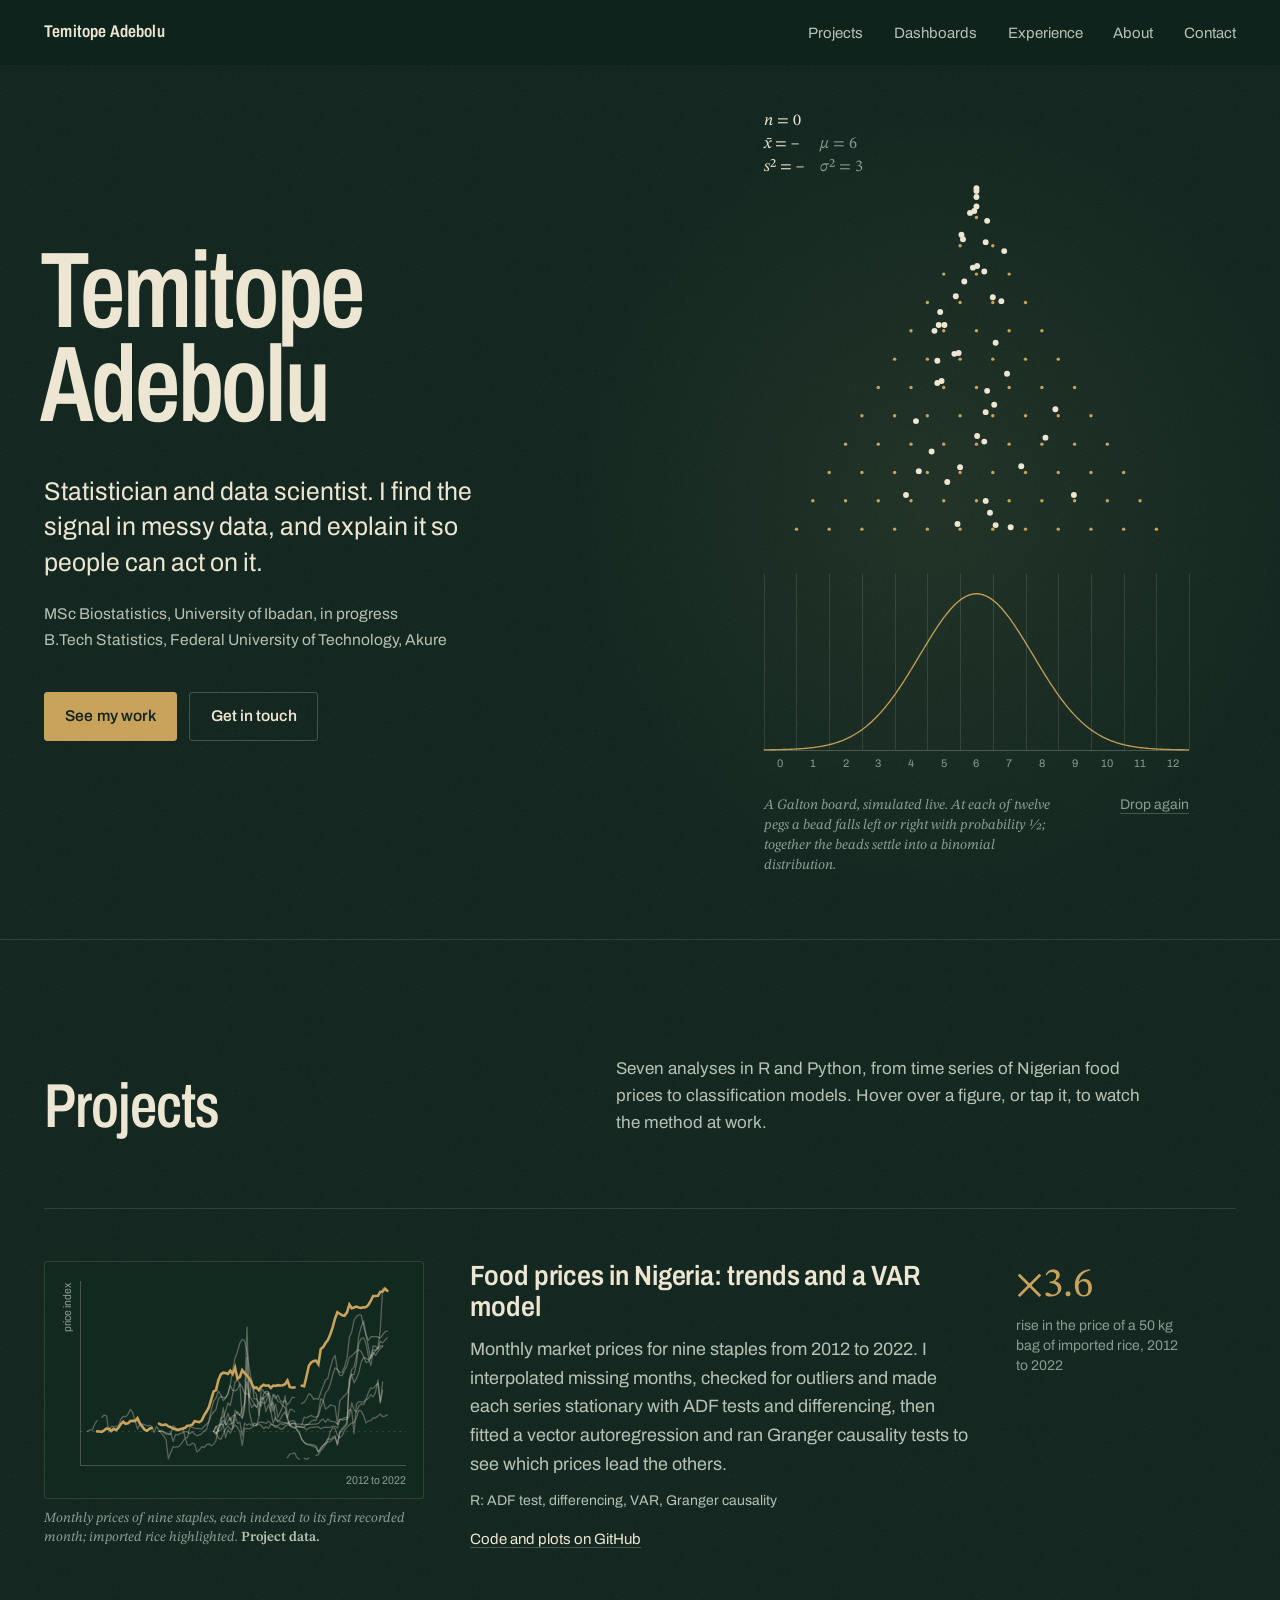
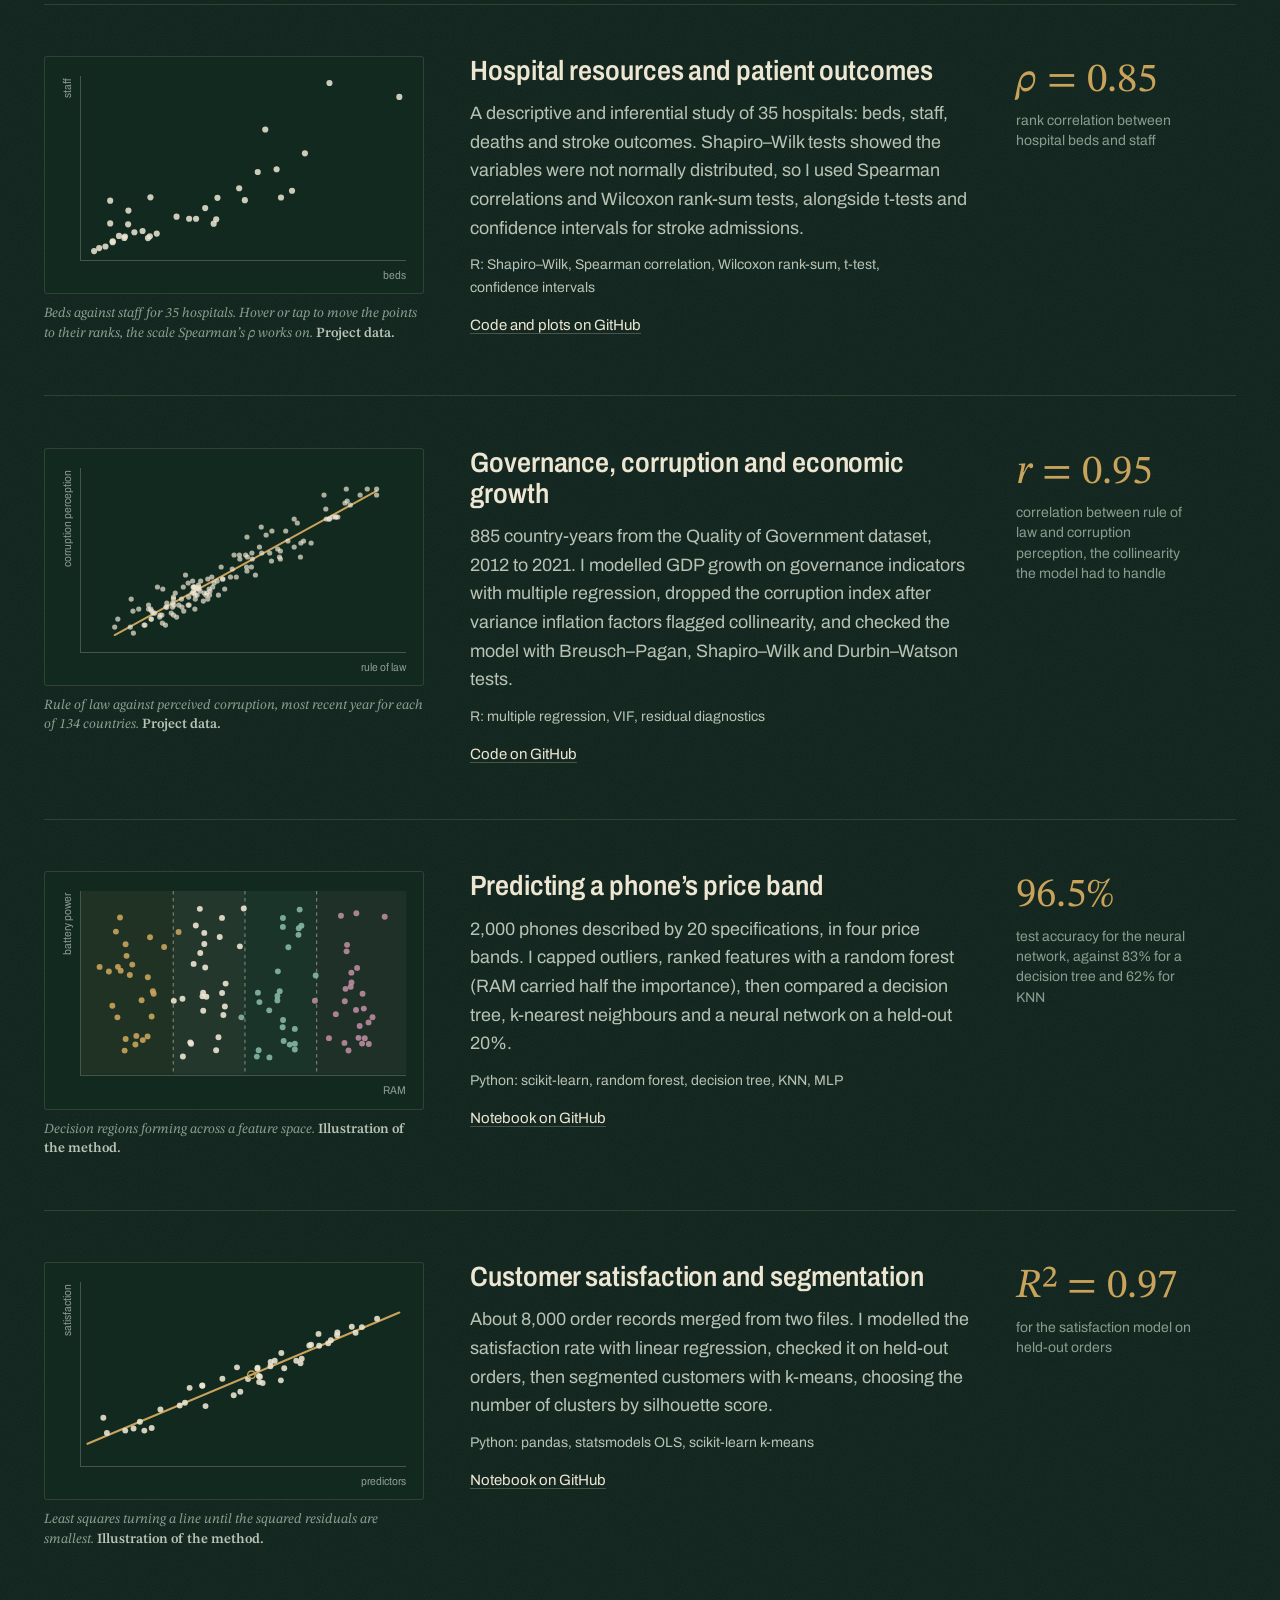
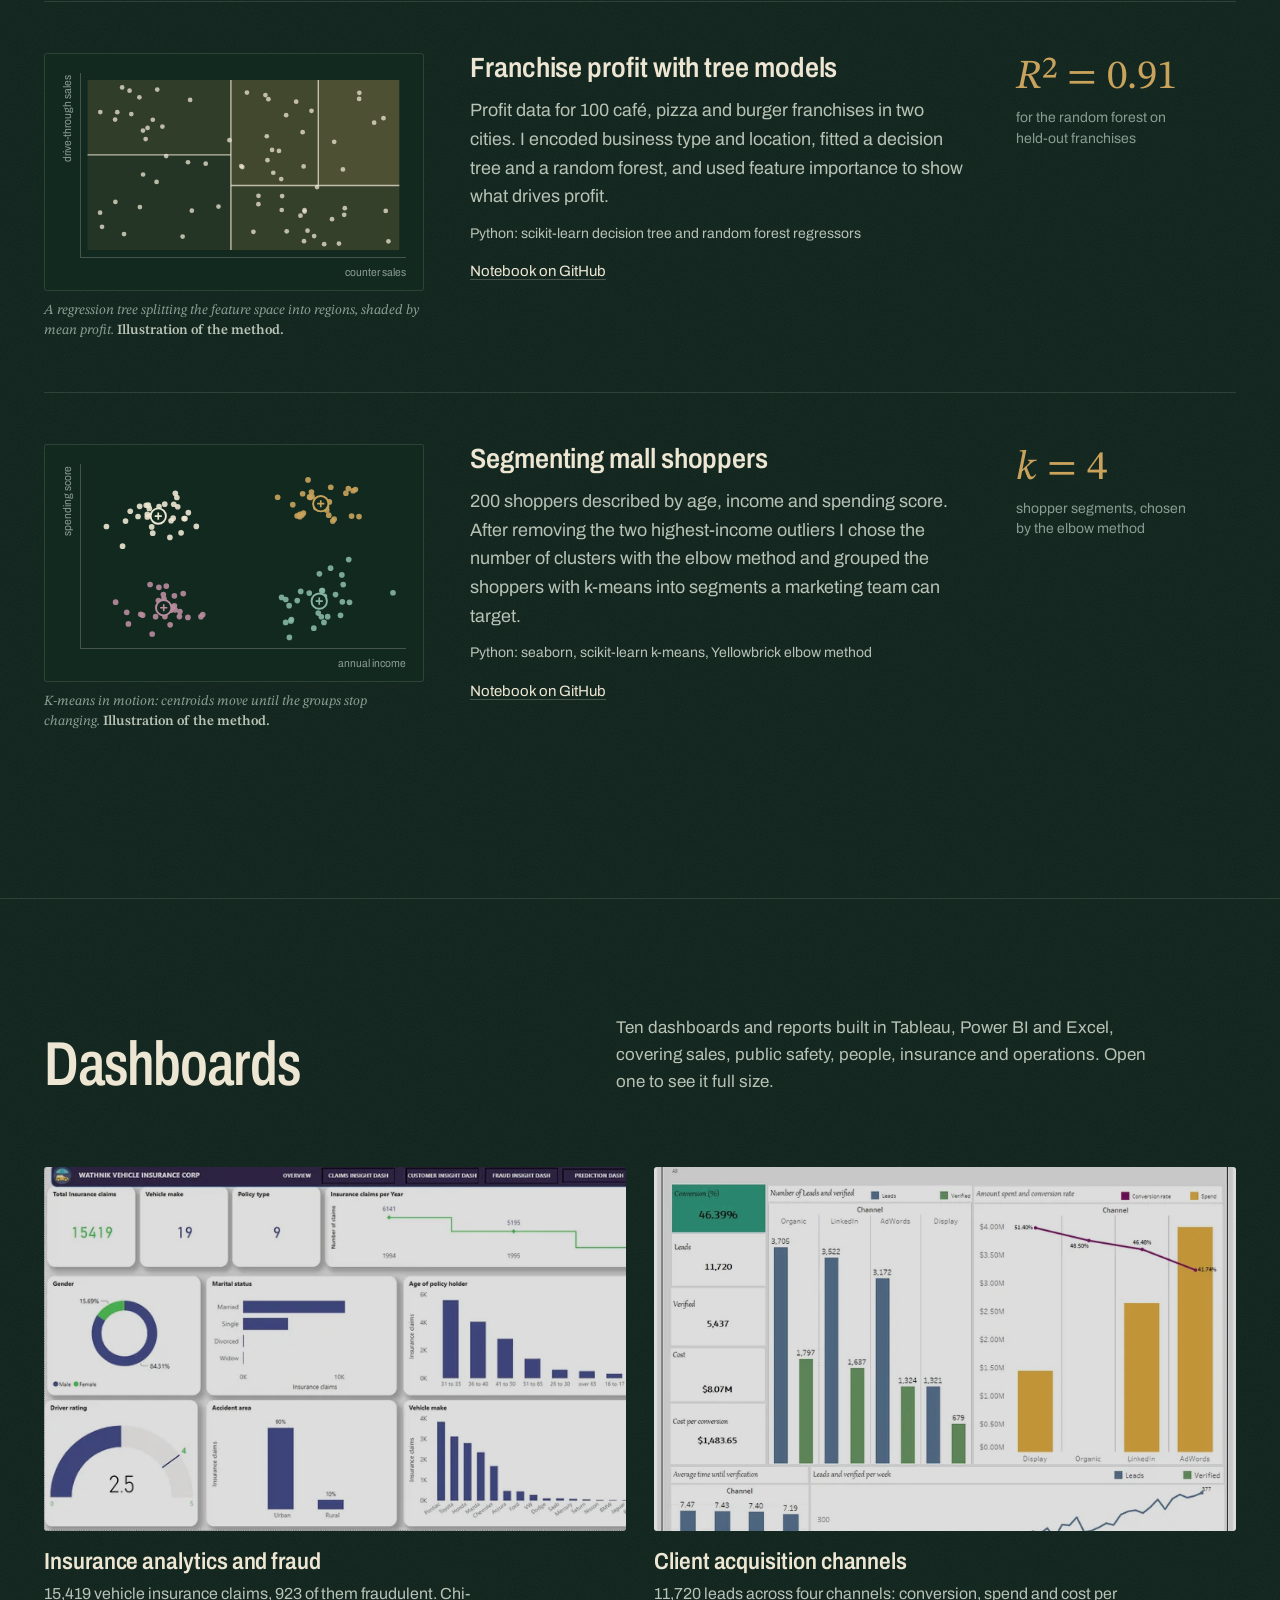
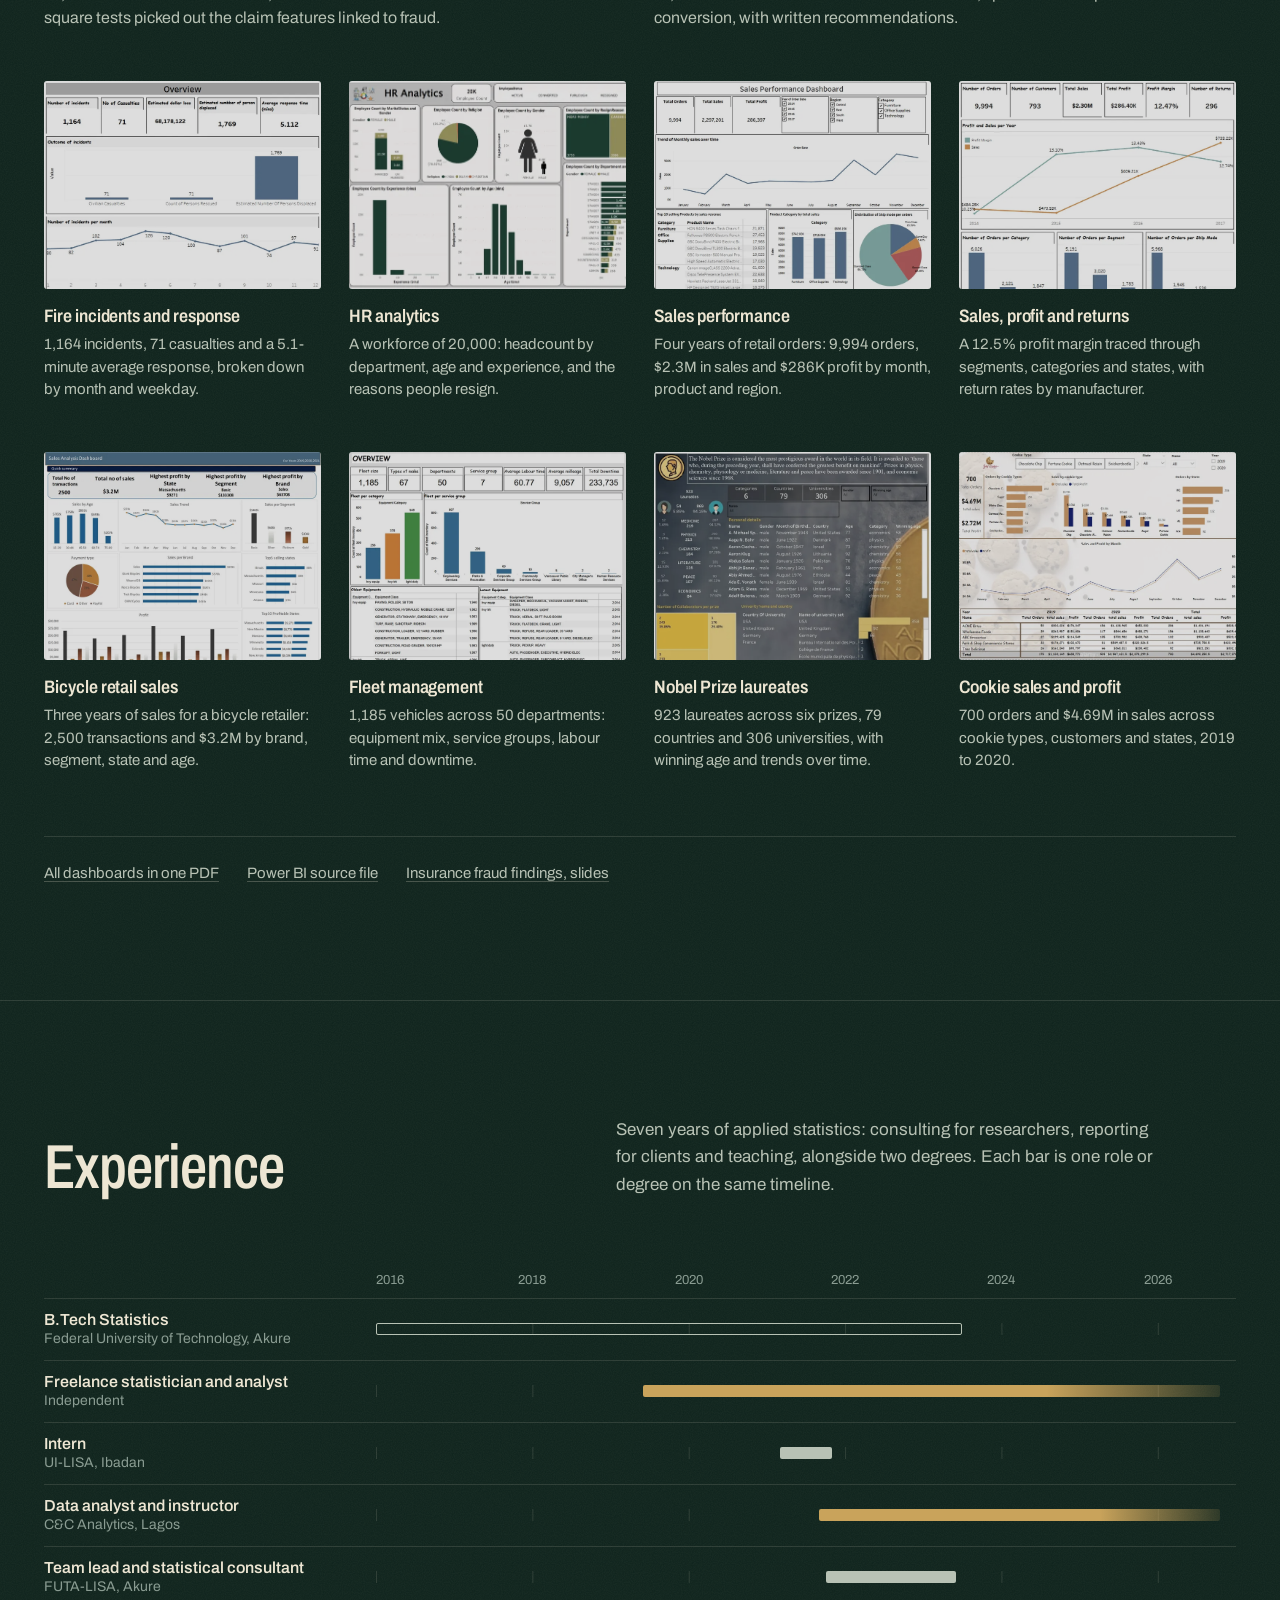
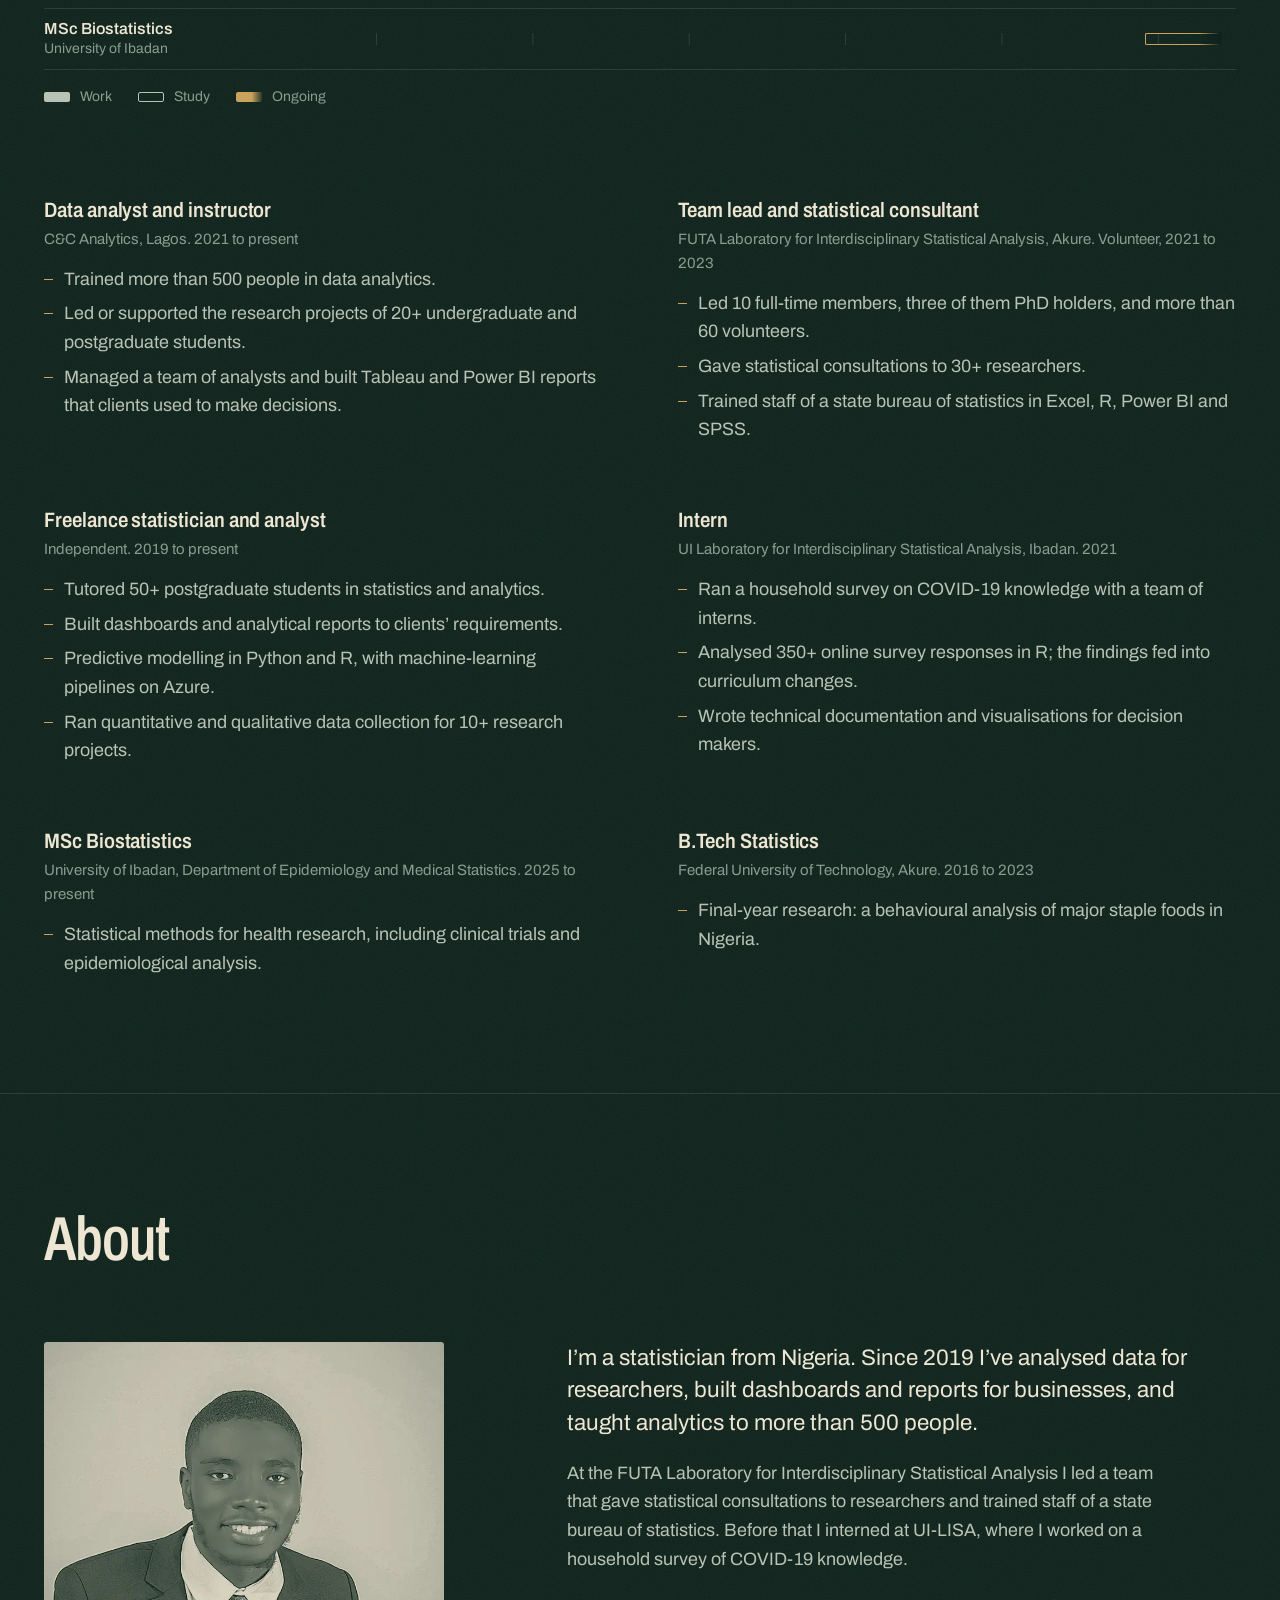
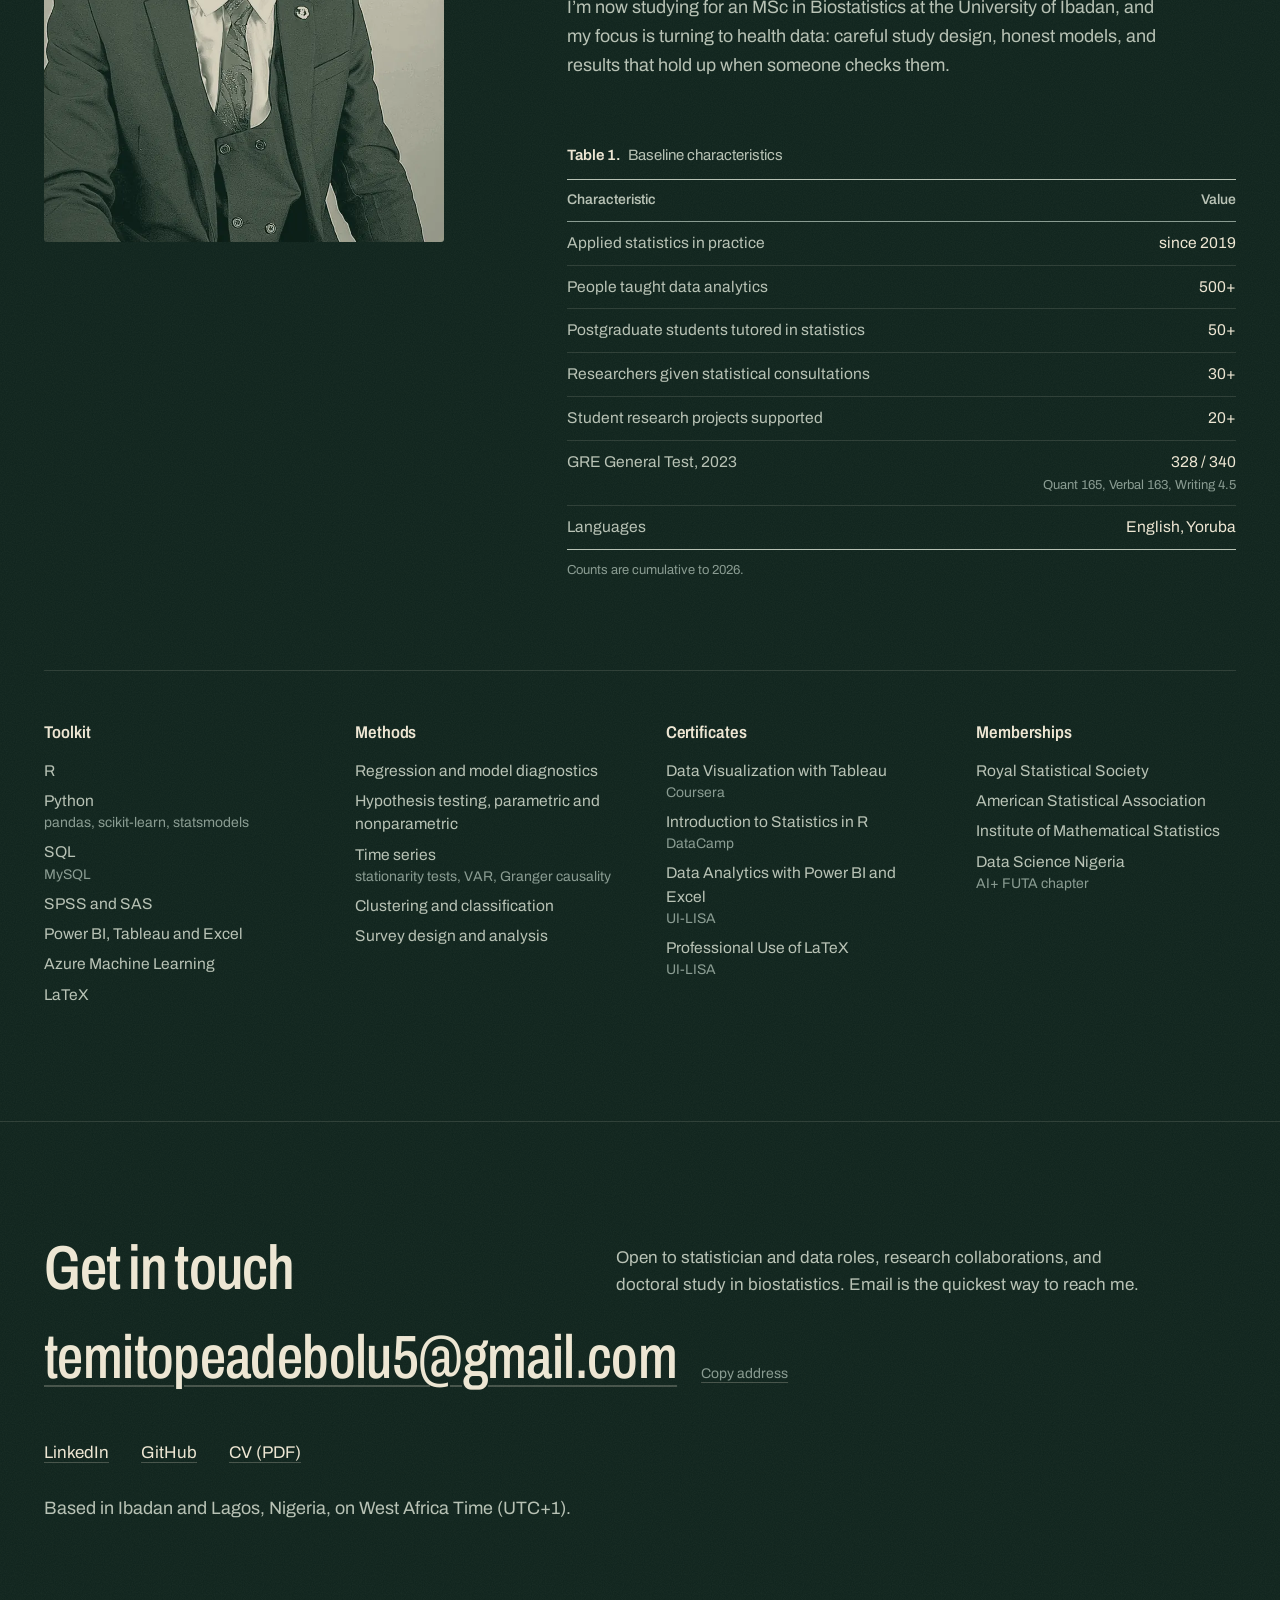
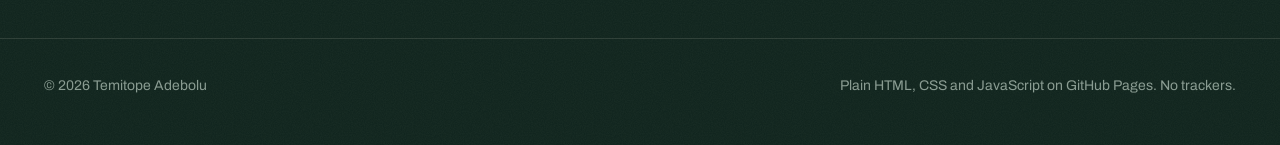
==== commit a3e29ad8: "Use a valid placeholder image in the dashboard viewer Co-Authored-By: Claude Opus 5.5 <noreply@anthr" ====
--- a/index.html
+++ b/index.html
@@ -305,7 +305,7 @@
       </div>
 
       <dialog class="lb" id="lightbox" aria-labelledby="lb-title">
-        <div class="lb-media"><img alt="" src="[data-uri]" width="1" height="1"></div>
+        <div class="lb-media"><img alt="" src="[data-uri]" width="1" height="1"></div>
         <div class="lb-bar">
           <div>
             <h3 id="lb-title"></h3>
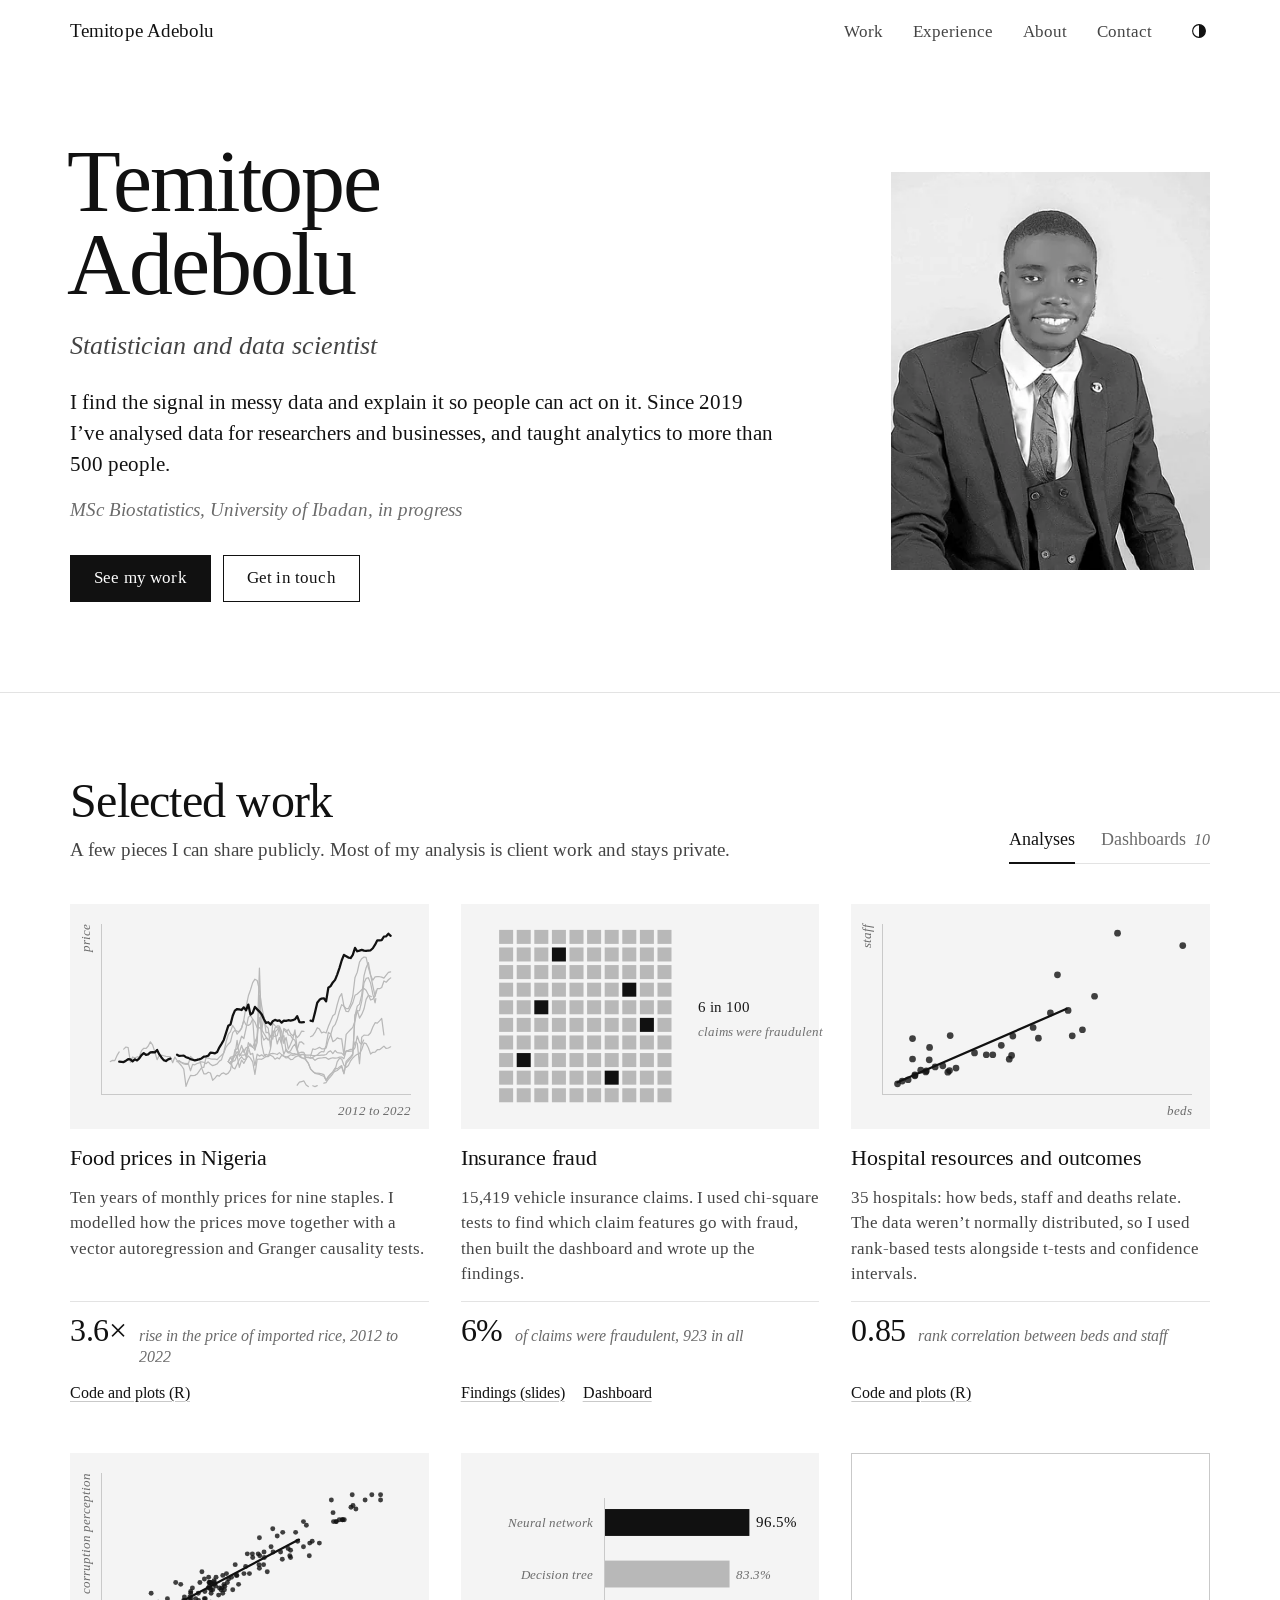
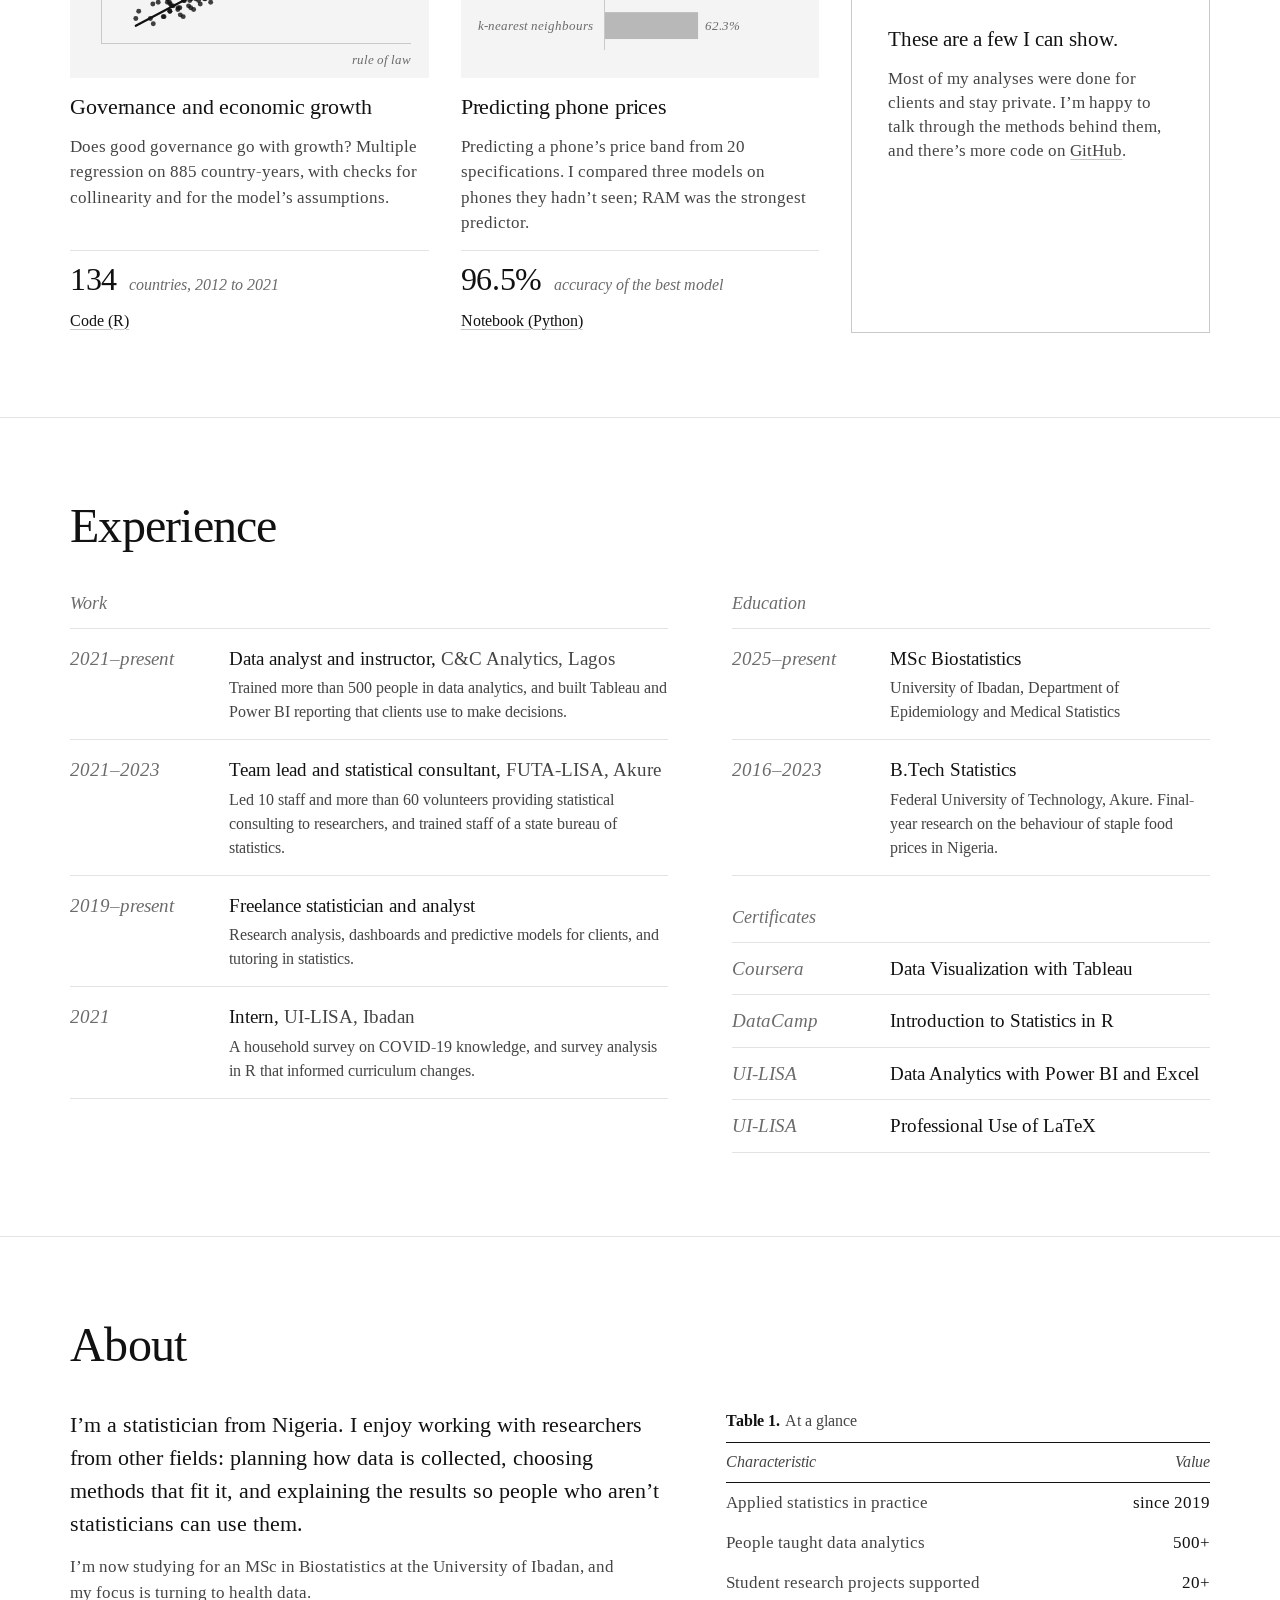
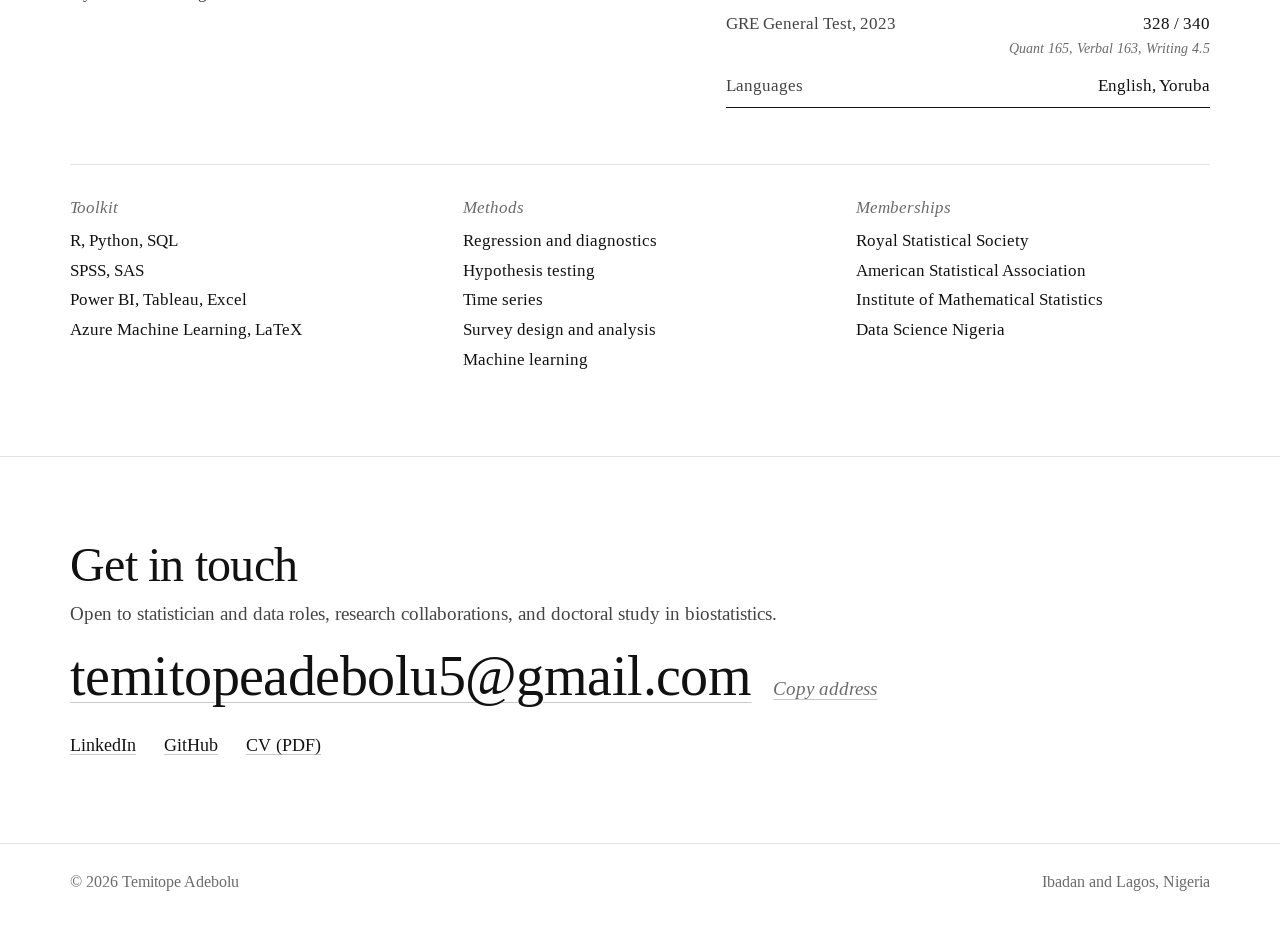
==== commit 8b91e751: "Redesign: black and white, Times New Roman, shorter page - Monochrome light and dark themes with a t" ====
--- a/index.html
+++ b/index.html
@@ -4,30 +4,37 @@
   <meta charset="utf-8">
   <meta name="viewport" content="width=device-width, initial-scale=1">
   <title>Temitope Adebolu, statistician and data scientist</title>
-  <meta name="description" content="Statistician and data scientist in Nigeria, studying for an MSc in Biostatistics at the University of Ibadan. Projects in R and Python, dashboards, and seven years of applied statistics.">
+  <meta name="description" content="Statistician and data scientist in Nigeria, studying for an MSc in Biostatistics at the University of Ibadan. Selected analyses in R and Python, dashboards, and experience.">
   <meta name="author" content="Temitope Adebolu">
   <link rel="canonical" href="https://adebolublaise.github.io/">
-  <meta name="theme-color" content="#0e231c">
-  <meta name="color-scheme" content="dark">
+  <meta name="theme-color" content="#ffffff" media="(prefers-color-scheme: light)">
+  <meta name="theme-color" content="#000000" media="(prefers-color-scheme: dark)">
 
   <meta property="og:type" content="profile">
   <meta property="og:title" content="Temitope Adebolu, statistician and data scientist">
-  <meta property="og:description" content="Projects in R and Python, dashboards, and seven years of applied statistics. MSc Biostatistics, University of Ibadan.">
+  <meta property="og:description" content="Selected analyses in R and Python, dashboards, and seven years of applied statistics. MSc Biostatistics, University of Ibadan.">
   <meta property="og:url" content="https://adebolublaise.github.io/">
   <meta property="og:image" content="https://adebolublaise.github.io/assets/og.jpg">
   <meta property="og:image:width" content="1200">
   <meta property="og:image:height" content="630">
-  <meta property="og:image:alt" content="Temitope Adebolu, statistician and data scientist, beside a bell curve of falling beads.">
+  <meta property="og:image:alt" content="Temitope Adebolu, statistician and data scientist.">
   <meta name="twitter:card" content="summary_large_image">
 
   <link rel="icon" href="/favicon.svg" type="image/svg+xml">
   <link rel="icon" href="/favicon-32.png" sizes="32x32" type="image/png">
   <link rel="apple-touch-icon" href="/apple-touch-icon.png">
 
-  <link rel="preload" href="/assets/fonts/Archivo.woff2" as="font" type="font/woff2" crossorigin>
-  <link rel="preload" href="/assets/fonts/STIXTwoText-Italic.woff2" as="font" type="font/woff2" crossorigin>
+  <script>
+    (function () {
+      var d = document.documentElement;
+      d.classList.add('js');
+      try {
+        var t = localStorage.getItem('theme');
+        if (t === 'dark' || t === 'light') d.setAttribute('data-theme', t);
+      } catch (e) {}
+    })();
+  </script>
   <link rel="stylesheet" href="/assets/css/site.css">
-  <script>document.documentElement.classList.add('js')</script>
   <script src="/assets/js/site.js" defer></script>
 
   <script type="application/ld+json">
@@ -37,7 +44,7 @@
     "name": "Temitope Adebolu",
     "jobTitle": "Statistician and data scientist",
     "url": "https://adebolublaise.github.io/",
-    "image": "https://adebolublaise.github.io/assets/img/portrait-color-720.webp",
+    "image": "https://adebolublaise.github.io/assets/img/portrait-bw-720.webp",
     "email": "mailto:temitopeadebolu5@gmail.com",
     "address": { "@type": "PostalAddress", "addressLocality": "Ibadan", "addressCountry": "NG" },
     "alumniOf": { "@type": "CollegeOrUniversity", "name": "Federal University of Technology, Akure" },
@@ -53,15 +60,19 @@
   <header class="site-head">
     <div class="wrap">
       <a class="wordmark" href="#top">Temitope Adebolu</a>
-      <nav class="nav" aria-label="Sections">
-        <ul>
-          <li><a href="#projects">Projects</a></li>
-          <li class="hide-sm"><a href="#dashboards">Dashboards</a></li>
-          <li class="hide-xs"><a href="#experience">Experience</a></li>
-          <li class="hide-sm"><a href="#about">About</a></li>
-          <li><a href="#contact">Contact</a></li>
-        </ul>
-      </nav>
+      <div class="head-right">
+        <nav class="nav" aria-label="Sections">
+          <ul>
+            <li class="hide-xs"><a href="#work">Work</a></li>
+            <li class="hide-sm"><a href="#experience">Experience</a></li>
+            <li class="hide-sm"><a href="#about">About</a></li>
+            <li><a href="#contact">Contact</a></li>
+          </ul>
+        </nav>
+        <button class="theme-btn" type="button" data-theme-toggle aria-label="Switch to dark theme">
+          <svg viewBox="0 0 24 24" aria-hidden="true"><circle cx="12" cy="12" r="8.5" fill="none" stroke="currentColor" stroke-width="1.5"/><path d="M12 3.5a8.5 8.5 0 0 1 0 17z" fill="currentColor"/></svg>
+        </button>
+      </div>
     </div>
   </header>
 
@@ -72,236 +83,105 @@
       <section class="hero" aria-labelledby="name">
         <div class="hero-copy">
           <h1 id="name"><span>Temitope</span> <span>Adebolu</span></h1>
-          <p class="lead">Statistician and data scientist. I find the signal in messy data, and explain it so people can act on it.</p>
-          <ul class="hero-facts">
-            <li>MSc Biostatistics, University of Ibadan, in progress</li>
-            <li>B.Tech Statistics, Federal University of Technology, Akure</li>
-          </ul>
+          <p class="role-line">Statistician and data scientist</p>
+          <p class="lead">I find the signal in messy data and explain it so people can act on it. Since 2019 I&rsquo;ve analysed data for researchers and businesses, and taught analytics to more than 500 people.</p>
+          <p class="hero-facts">MSc Biostatistics, University of Ibadan, in progress</p>
           <div class="hero-cta">
-            <a class="btn btn-primary" href="#projects">See my work</a>
+            <a class="btn btn-solid" href="#work">See my work</a>
             <a class="btn" href="#contact">Get in touch</a>
           </div>
         </div>
-
-        <div class="board" data-galton>
-          <div class="board-stage">
-            <canvas role="img" aria-label="Animated Galton board: beads fall through twelve rows of pegs and pile up into a bell-shaped histogram that matches the binomial curve drawn above it."></canvas>
-            <dl class="readout" aria-hidden="true">
-              <dt><i>n</i> = <span class="val" data-n>0</span></dt><dd></dd>
-              <dt><i>x&#772;</i> = <span class="val" data-mean>&ndash;</span></dt><dd><i>&mu;</i> = 6</dd>
-              <dt><i>s</i>&sup2; = <span class="val" data-var>&ndash;</span></dt><dd><i>&sigma;</i>&sup2; = 3</dd>
-            </dl>
-            <svg class="board-fallback" viewBox="0 0 400 160" aria-hidden="true">
-              <path d="M8 150 C 120 150, 150 20, 200 20 S 280 150, 392 150" fill="none" stroke="#c9a35b" stroke-width="1.5"/>
-              <line x1="8" y1="150.5" x2="392" y2="150.5" stroke="rgba(237,230,211,.24)"/>
-            </svg>
-          </div>
-          <div class="board-foot">
-            <p>A Galton board, simulated live. At each of twelve pegs a bead falls left or right with probability &frac12;; together the beads settle into a binomial distribution.</p>
-            <button class="textbtn" type="button" data-rerun>Drop again</button>
-          </div>
-        </div>
+        <figure class="portrait">
+          <img src="/assets/img/portrait-bw-360.webp" srcset="/assets/img/portrait-bw-360.webp 360w, /assets/img/portrait-bw-720.webp 720w" sizes="(max-width: 640px) 104px, 340px" width="720" height="900" alt="Portrait of Temitope Adebolu in a suit." fetchpriority="high">
+        </figure>
       </section>
     </div>
 
-    <!-- Projects -->
-    <section class="section" id="projects" aria-labelledby="projects-h">
+    <!-- Work -->
+    <section class="section" id="work" aria-labelledby="work-h">
       <div class="wrap">
-        <header class="sec-head">
-          <h2 id="projects-h">Projects</h2>
-          <p>Seven analyses in R and Python, from time series of Nigerian food prices to classification models. Hover over a figure, or tap it, to watch the method at work.</p>
-        </header>
-
-        <div class="projects">
-
-          <article class="proj">
-            <figure class="proj-fig">
-              <svg viewBox="0 0 320 200" data-glyph="food" aria-hidden="true"></svg>
-              <figcaption>Monthly prices of nine staples, each indexed to its first recorded month; imported rice highlighted. <b>Project data.</b></figcaption>
-            </figure>
-            <div class="proj-body">
-              <h3>Food prices in Nigeria: trends and a VAR model</h3>
-              <p>Monthly market prices for nine staples from 2012 to 2022. I interpolated missing months, checked for outliers and made each series stationary with ADF tests and differencing, then fitted a vector autoregression and ran Granger causality tests to see which prices lead the others.</p>
-              <p class="proj-tools">R: ADF test, differencing, VAR, Granger causality</p>
-              <a class="proj-link" href="https://github.com/AdeboluBlaise/R-codes/tree/main/Advanced%20Time-Series%20Analysis%20%26%20VAR%20Modeling%20for%20Food%20Price%20Trends">Code and plots on GitHub</a>
-            </div>
-            <p class="proj-stat"><span class="m">&times;3.6</span><span>rise in the price of a 50 kg bag of imported rice, 2012 to 2022</span></p>
-          </article>
-
-          <article class="proj">
-            <figure class="proj-fig">
-              <svg viewBox="0 0 320 200" data-glyph="hospital" aria-hidden="true"></svg>
-              <figcaption>Beds against staff for 35 hospitals. Hover or tap to move the points to their ranks, the scale Spearman&rsquo;s <span class="m"><i>&rho;</i></span> works on. <b>Project data.</b></figcaption>
-            </figure>
-            <div class="proj-body">
-              <h3>Hospital resources and patient outcomes</h3>
-              <p>A descriptive and inferential study of 35 hospitals: beds, staff, deaths and stroke outcomes. Shapiro&ndash;Wilk tests showed the variables were not normally distributed, so I used Spearman correlations and Wilcoxon rank-sum tests, alongside t-tests and confidence intervals for stroke admissions.</p>
-              <p class="proj-tools">R: Shapiro&ndash;Wilk, Spearman correlation, Wilcoxon rank-sum, t-test, confidence intervals</p>
-              <a class="proj-link" href="https://github.com/AdeboluBlaise/R-codes/tree/main/Hospital%20Data%20Analysis">Code and plots on GitHub</a>
-            </div>
-            <p class="proj-stat"><span class="m"><i>&rho;</i> = 0.85</span><span>rank correlation between hospital beds and staff</span></p>
-          </article>
-
-          <article class="proj">
-            <figure class="proj-fig">
-              <svg viewBox="0 0 320 200" data-glyph="governance" aria-hidden="true"></svg>
-              <figcaption>Rule of law against perceived corruption, most recent year for each of 134 countries. <b>Project data.</b></figcaption>
-            </figure>
-            <div class="proj-body">
-              <h3>Governance, corruption and economic growth</h3>
-              <p>885 country-years from the Quality of Government dataset, 2012 to 2021. I modelled GDP growth on governance indicators with multiple regression, dropped the corruption index after variance inflation factors flagged collinearity, and checked the model with Breusch&ndash;Pagan, Shapiro&ndash;Wilk and Durbin&ndash;Watson tests.</p>
-              <p class="proj-tools">R: multiple regression, VIF, residual diagnostics</p>
-              <a class="proj-link" href="https://github.com/AdeboluBlaise/R-codes/tree/main/Global%20Governance%2C%20Corruption%2C%20%26%20Economic%20Growth">Code on GitHub</a>
-            </div>
-            <p class="proj-stat"><span class="m"><i>r</i> = 0.95</span><span>correlation between rule of law and corruption perception, the collinearity the model had to handle</span></p>
-          </article>
-
-          <article class="proj">
-            <figure class="proj-fig">
-              <svg viewBox="0 0 320 200" data-glyph="classify" aria-hidden="true"></svg>
-              <figcaption>Decision regions forming across a feature space. <b>Illustration of the method.</b></figcaption>
-            </figure>
-            <div class="proj-body">
-              <h3>Predicting a phone&rsquo;s price band</h3>
-              <p>2,000 phones described by 20 specifications, in four price bands. I capped outliers, ranked features with a random forest (RAM carried half the importance), then compared a decision tree, k-nearest neighbours and a neural network on a held-out 20%.</p>
-              <p class="proj-tools">Python: scikit-learn, random forest, decision tree, KNN, MLP</p>
-              <a class="proj-link" href="https://github.com/AdeboluBlaise/Python-codes/tree/main/End-to-End%20Mobile%20Price%20Classification">Notebook on GitHub</a>
-            </div>
-            <p class="proj-stat"><span class="m">96.5%</span><span>test accuracy for the neural network, against 83% for a decision tree and 62% for KNN</span></p>
-          </article>
-
-          <article class="proj">
-            <figure class="proj-fig">
-              <svg viewBox="0 0 320 200" data-glyph="regression" aria-hidden="true"></svg>
-              <figcaption>Least squares turning a line until the squared residuals are smallest. <b>Illustration of the method.</b></figcaption>
-            </figure>
-            <div class="proj-body">
-              <h3>Customer satisfaction and segmentation</h3>
-              <p>About 8,000 order records merged from two files. I modelled the satisfaction rate with linear regression, checked it on held-out orders, then segmented customers with k-means, choosing the number of clusters by silhouette score.</p>
-              <p class="proj-tools">Python: pandas, statsmodels OLS, scikit-learn k-means</p>
-              <a class="proj-link" href="https://github.com/AdeboluBlaise/Python-codes/tree/main/Sales%20Analysis%2C%20Customer%20Segmentation%20%26%20Satisfaction%20Prediction">Notebook on GitHub</a>
-            </div>
-            <p class="proj-stat"><span class="m"><i>R</i>&sup2; = 0.97</span><span>for the satisfaction model on held-out orders</span></p>
-          </article>
-
-          <article class="proj">
-            <figure class="proj-fig">
-              <svg viewBox="0 0 320 200" data-glyph="tree" aria-hidden="true"></svg>
-              <figcaption>A regression tree splitting the feature space into regions, shaded by mean profit. <b>Illustration of the method.</b></figcaption>
-            </figure>
-            <div class="proj-body">
-              <h3>Franchise profit with tree models</h3>
-              <p>Profit data for 100 caf&eacute;, pizza and burger franchises in two cities. I encoded business type and location, fitted a decision tree and a random forest, and used feature importance to show what drives profit.</p>
-              <p class="proj-tools">Python: scikit-learn decision tree and random forest regressors</p>
-              <a class="proj-link" href="https://github.com/AdeboluBlaise/Python-codes/tree/main/Franchise%20Profit%20Predictions%20with%20Decision%20Trees%20and%20Random%20Forests">Notebook on GitHub</a>
-            </div>
-            <p class="proj-stat"><span class="m"><i>R</i>&sup2; = 0.91</span><span>for the random forest on held-out franchises</span></p>
-          </article>
-
-          <article class="proj">
-            <figure class="proj-fig">
-              <svg viewBox="0 0 320 200" data-glyph="kmeans" aria-hidden="true"></svg>
-              <figcaption>K-means in motion: centroids move until the groups stop changing. <b>Illustration of the method.</b></figcaption>
-            </figure>
-            <div class="proj-body">
-              <h3>Segmenting mall shoppers</h3>
-              <p>200 shoppers described by age, income and spending score. After removing the two highest-income outliers I chose the number of clusters with the elbow method and grouped the shoppers with k-means into segments a marketing team can target.</p>
-              <p class="proj-tools">Python: seaborn, scikit-learn k-means, Yellowbrick elbow method</p>
-              <a class="proj-link" href="https://github.com/AdeboluBlaise/Python-codes/tree/main/Mall%20Customer%20Analysis%20%26%20Clustering">Notebook on GitHub</a>
-            </div>
-            <p class="proj-stat"><span class="m"><i>k</i> = 4</span><span>shopper segments, chosen by the elbow method</span></p>
-          </article>
-
-        </div>
-      </div>
-    </section>
-
-    <!-- Dashboards -->
-    <section class="section" id="dashboards" aria-labelledby="dashboards-h">
-      <div class="wrap">
-        <header class="sec-head">
-          <h2 id="dashboards-h">Dashboards</h2>
-          <p>Ten dashboards and reports built in Tableau, Power BI and Excel, covering sales, public safety, people, insurance and operations. Open one to see it full size.</p>
-        </header>
-
-        <ul class="dash-grid">
-          <li class="dash">
-            <a href="/assets/img/dashboards/07-insurance-fraud-lg.webp" data-lightbox data-w="1471" data-h="817" data-src="https://drive.google.com/file/d/1jYbqkerGQumdwdY8VlM9F9p6UIjwdQli/view" data-extra="https://docs.google.com/presentation/d/1B2-8ueuAvnGxmFmYTkmYZP01C_ZTipNymWuoo0PkzSA/edit?usp=sharing" data-extra-label="Read the findings (slides)">
-              <span class="dash-thumb"><img src="/assets/img/dashboards/07-insurance-fraud-sm.webp" srcset="/assets/img/dashboards/07-insurance-fraud-sm.webp 760w, /assets/img/dashboards/07-insurance-fraud-lg.webp 1471w" sizes="(max-width: 600px) 100vw, (max-width: 1080px) 50vw, 600px" width="760" height="422" alt="Vehicle insurance claims dashboard with totals, claims per year, and breakdowns by gender, marital status, age, driver rating, accident area and vehicle make." loading="lazy" decoding="async"></span>
-              <h3>Insurance analytics and fraud</h3>
-              <p>15,419 vehicle insurance claims, 923 of them fraudulent. Chi-square tests picked out the claim features linked to fraud.</p>
-            </a>
-          </li>
-          <li class="dash">
-            <a href="/assets/img/dashboards/04-client-acquisition-lg.webp" data-lightbox data-w="1013" data-h="1225" data-src="https://drive.google.com/file/d/1qawm5tLewY_g3ONFfeebCs0lAvK16_QL/view">
-              <span class="dash-thumb"><img src="/assets/img/dashboards/04-client-acquisition-sm.webp" srcset="/assets/img/dashboards/04-client-acquisition-sm.webp 760w, /assets/img/dashboards/04-client-acquisition-lg.webp 1013w" sizes="(max-width: 600px) 100vw, (max-width: 1080px) 50vw, 600px" style="object-position: 50% 64%" width="760" height="919" alt="Client acquisition story with written insights, leads and verified clients by channel, spend against conversion rate, and leads per week." loading="lazy" decoding="async"></span>
-              <h3>Client acquisition channels</h3>
-              <p>11,720 leads across four channels: conversion, spend and cost per conversion, with written recommendations.</p>
-            </a>
-          </li>
-          <li class="dash">
-            <a href="/assets/img/dashboards/02-fire-incident-lg.webp" data-lightbox data-w="788" data-h="888" data-src="https://drive.google.com/file/d/1-sKoJhyrkmd_-p-Sw8lgwkwBQe-re6G_/view">
-              <span class="dash-thumb"><img src="/assets/img/dashboards/02-fire-incident-sm.webp" srcset="/assets/img/dashboards/02-fire-incident-sm.webp 760w, /assets/img/dashboards/02-fire-incident-lg.webp 788w" sizes="(max-width: 600px) 100vw, (max-width: 1080px) 50vw, 300px" width="760" height="856" alt="Fire incident overview with incident, casualty and response-time totals, incident outcomes, and incidents per month and weekday." loading="lazy" decoding="async"></span>
-              <h3>Fire incidents and response</h3>
-              <p>1,164 incidents, 71 casualties and a 5.1-minute average response, broken down by month and weekday.</p>
-            </a>
-          </li>
-          <li class="dash">
-            <a href="/assets/img/dashboards/06-hr-analytics-lg.webp" data-lightbox data-w="1458" data-h="832" data-src="https://drive.google.com/file/d/1dF0u5m9DJFY5Z00fvaz2mMv7X5MtrYIF/view">
-              <span class="dash-thumb"><img src="/assets/img/dashboards/06-hr-analytics-sm.webp" srcset="/assets/img/dashboards/06-hr-analytics-sm.webp 760w, /assets/img/dashboards/06-hr-analytics-lg.webp 1458w" sizes="(max-width: 600px) 100vw, (max-width: 1080px) 50vw, 300px" width="760" height="434" alt="HR analytics dashboard with employee counts by marital status, gender, resignation reason, department, experience and age." loading="lazy" decoding="async"></span>
-              <h3>HR analytics</h3>
-              <p>A workforce of 20,000: headcount by department, age and experience, and the reasons people resign.</p>
-            </a>
-          </li>
-          <li class="dash">
-            <a href="/assets/img/dashboards/01-sales-performance-lg.webp" data-lightbox data-w="908" data-h="959" data-src="https://drive.google.com/file/d/1803fnlt_vhYftMdCIopIiEmilC6Dm5gG/view">
-              <span class="dash-thumb"><img src="/assets/img/dashboards/01-sales-performance-sm.webp" srcset="/assets/img/dashboards/01-sales-performance-sm.webp 760w, /assets/img/dashboards/01-sales-performance-lg.webp 908w" sizes="(max-width: 600px) 100vw, (max-width: 1080px) 50vw, 300px" width="760" height="803" alt="Sales performance dashboard with order, sales and profit totals, monthly sales trend, top products, category sales, ship modes and a regional sales map." loading="lazy" decoding="async"></span>
-              <h3>Sales performance</h3>
-              <p>Four years of retail orders: 9,994 orders, $2.3M in sales and $286K profit by month, product and region.</p>
-            </a>
-          </li>
-          <li class="dash">
-            <a href="/assets/img/dashboards/05-sales-profit-lg.webp" data-lightbox data-w="788" data-h="1488" data-src="https://drive.google.com/file/d/1ZM7adoGf5AfBzNWWmERc6qiIUqtNLFIk/view">
-              <span class="dash-thumb"><img src="/assets/img/dashboards/05-sales-profit-sm.webp" srcset="/assets/img/dashboards/05-sales-profit-sm.webp 760w, /assets/img/dashboards/05-sales-profit-lg.webp 788w" sizes="(max-width: 600px) 100vw, (max-width: 1080px) 50vw, 300px" width="760" height="1435" alt="Sales and profit dashboard with yearly profit and sales, orders by category, segment and ship mode, profit margin by state, and return rates." loading="lazy" decoding="async"></span>
-              <h3>Sales, profit and returns</h3>
-              <p>A 12.5% profit margin traced through segments, categories and states, with return rates by manufacturer.</p>
-            </a>
-          </li>
-          <li class="dash">
-            <a href="/assets/img/dashboards/03-bicycle-retail-lg.webp" data-lightbox data-w="1426" data-h="1217" data-src="https://drive.google.com/file/d/1drMBCsQaCd4r1QzrVvJGjbHdLPjisoqa/view">
-              <span class="dash-thumb"><img src="/assets/img/dashboards/03-bicycle-retail-sm.webp" srcset="/assets/img/dashboards/03-bicycle-retail-sm.webp 760w, /assets/img/dashboards/03-bicycle-retail-lg.webp 1426w" sizes="(max-width: 600px) 100vw, (max-width: 1080px) 50vw, 300px" width="760" height="649" alt="Bicycle retail sales dashboard with transactions and sales totals, sales by age, monthly trend, segment, brand, payment type and state." loading="lazy" decoding="async"></span>
-              <h3>Bicycle retail sales</h3>
-              <p>Three years of sales for a bicycle retailer: 2,500 transactions and $3.2M by brand, segment, state and age.</p>
-            </a>
-          </li>
-          <li class="dash">
-            <a href="/assets/img/dashboards/09-fleet-management-lg.webp" data-lightbox data-w="993" data-h="793" data-src="https://drive.google.com/file/d/17flyOm4a7EsInhcfvB1YZRr9MTV2uDTY/view">
-              <span class="dash-thumb"><img src="/assets/img/dashboards/09-fleet-management-sm.webp" srcset="/assets/img/dashboards/09-fleet-management-sm.webp 760w, /assets/img/dashboards/09-fleet-management-lg.webp 993w" sizes="(max-width: 600px) 100vw, (max-width: 1080px) 50vw, 300px" width="760" height="607" alt="Fleet management overview with fleet size, makes, departments, labour time, mileage and downtime, fleet by category and service group, and oldest and newest equipment." loading="lazy" decoding="async"></span>
-              <h3>Fleet management</h3>
-              <p>1,185 vehicles across 50 departments: equipment mix, service groups, labour time and downtime.</p>
-            </a>
-          </li>
-          <li class="dash">
-            <a href="/assets/img/dashboards/08-nobel-prize-lg.webp" data-lightbox data-w="1108" data-h="1641" data-src="https://drive.google.com/file/d/123HxoBdR7g3B6RL5KON7azW5guzL7Kas/view">
-              <span class="dash-thumb"><img src="/assets/img/dashboards/08-nobel-prize-sm.webp" srcset="/assets/img/dashboards/08-nobel-prize-sm.webp 760w, /assets/img/dashboards/08-nobel-prize-lg.webp 1108w" sizes="(max-width: 600px) 100vw, (max-width: 1080px) 50vw, 300px" width="760" height="1126" alt="Nobel Prize laureates dashboard with laureate counts by category, a table of laureates, universities, winning age, winners over the years and a map of birth countries." loading="lazy" decoding="async"></span>
-              <h3>Nobel Prize laureates</h3>
-              <p>923 laureates across six prizes, 79 countries and 306 universities, with winning age and trends over time.</p>
-            </a>
-          </li>
-          <li class="dash">
-            <a href="/assets/img/dashboards/10-cookie-sales-lg.webp" data-lightbox data-w="1132" data-h="826" data-src="https://drive.google.com/file/d/1RCdpEh5lfiHgUYAL9cCx-fPLhgtCjiez/view">
-              <span class="dash-thumb"><img src="/assets/img/dashboards/10-cookie-sales-sm.webp" srcset="/assets/img/dashboards/10-cookie-sales-sm.webp 760w, /assets/img/dashboards/10-cookie-sales-lg.webp 1132w" sizes="(max-width: 600px) 100vw, (max-width: 1080px) 50vw, 300px" width="760" height="555" alt="Cookie sales dashboard with orders, sales and profit totals, orders by cookie type and state, monthly sales and profit, and a customer table." loading="lazy" decoding="async"></span>
-              <h3>Cookie sales and profit</h3>
-              <p>700 orders and $4.69M in sales across cookie types, customers and states, 2019 to 2020.</p>
-            </a>
-          </li>
-        </ul>
-
-        <p class="dash-more">
-          <a href="https://1drv.ms/b/s!AtZL5VyYrCf1gnM4ypnUnzwAFC87?e=LERIMK">All dashboards in one PDF</a>
-          <a href="https://1drv.ms/u/s!AtZL5VyYrCf1gnR5gbMQ4X4MhFFR?e=9hidO0">Power BI source file</a>
-          <a href="https://docs.google.com/presentation/d/1B2-8ueuAvnGxmFmYTkmYZP01C_ZTipNymWuoo0PkzSA/edit?usp=sharing">Insurance fraud findings, slides</a>
-        </p>
+        <div class="sec-head">
+          <div>
+            <h2 id="work-h">Selected work</h2>
+            <p class="intro">A few pieces I can share publicly. Most of my analysis is client work and stays private.</p>
+          </div>
+          <div class="tabs" role="tablist" aria-label="Type of work">
+            <button class="tab" type="button" role="tab" id="tab-analyses" aria-controls="panel-analyses" aria-selected="true">Analyses</button>
+            <button class="tab" type="button" role="tab" id="tab-dashboards" aria-controls="panel-dashboards" aria-selected="false" tabindex="-1">Dashboards <span class="count">10</span></button>
+          </div>
+        </div>
+
+        <div class="panel is-active" id="panel-analyses" role="tabpanel" aria-labelledby="tab-analyses">
+          <div class="cards swipe">
+
+            <article class="card">
+              <figure class="card-fig"><svg viewBox="0 0 320 200" data-fig="food" role="img" aria-label="Line chart of nine staple food prices in Nigeria from 2012 to 2022, all rising, with imported rice highlighted."></svg></figure>
+              <h3>Food prices in Nigeria</h3>
+              <p class="card-text">Ten years of monthly prices for nine staples. I modelled how the prices move together with a vector autoregression and Granger causality tests.</p>
+              <p class="card-stat"><span class="num">3.6&times;</span><span class="lbl">rise in the price of imported rice, 2012 to 2022</span></p>
+              <p class="card-links"><a href="https://github.com/AdeboluBlaise/R-codes/tree/main/Advanced%20Time-Series%20Analysis%20%26%20VAR%20Modeling%20for%20Food%20Price%20Trends">Code and plots (R)</a></p>
+            </article>
+
+            <article class="card">
+              <figure class="card-fig"><svg viewBox="0 0 320 200" data-fig="fraud" role="img" aria-label="A grid of 100 squares in which 6 are filled: about 6 in every 100 insurance claims were fraudulent."></svg></figure>
+              <h3>Insurance fraud</h3>
+              <p class="card-text">15,419 vehicle insurance claims. I used chi-square tests to find which claim features go with fraud, then built the dashboard and wrote up the findings.</p>
+              <p class="card-stat"><span class="num">6%</span><span class="lbl">of claims were fraudulent, 923 in all</span></p>
+              <p class="card-links"><a href="https://docs.google.com/presentation/d/1B2-8ueuAvnGxmFmYTkmYZP01C_ZTipNymWuoo0PkzSA/edit?usp=sharing">Findings (slides)</a><a href="/assets/img/dashboards/07-insurance-fraud-lg.webp" data-open-dash="0">Dashboard</a></p>
+            </article>
+
+            <article class="card">
+              <figure class="card-fig"><svg viewBox="0 0 320 200" data-fig="hospital" role="img" aria-label="Scatter plot of beds against staff for 35 hospitals, rising together, with a trend line."></svg></figure>
+              <h3>Hospital resources and outcomes</h3>
+              <p class="card-text">35 hospitals: how beds, staff and deaths relate. The data weren&rsquo;t normally distributed, so I used rank-based tests alongside t-tests and confidence intervals.</p>
+              <p class="card-stat"><span class="num">0.85</span><span class="lbl">rank correlation between beds and staff</span></p>
+              <p class="card-links"><a href="https://github.com/AdeboluBlaise/R-codes/tree/main/Hospital%20Data%20Analysis">Code and plots (R)</a></p>
+            </article>
+
+            <article class="card">
+              <figure class="card-fig"><svg viewBox="0 0 320 200" data-fig="governance" role="img" aria-label="Scatter plot of rule of law against corruption perception for 134 countries, tightly rising together, with a trend line."></svg></figure>
+              <h3>Governance and economic growth</h3>
+              <p class="card-text">Does good governance go with growth? Multiple regression on 885 country-years, with checks for collinearity and for the model&rsquo;s assumptions.</p>
+              <p class="card-stat"><span class="num">134</span><span class="lbl">countries, 2012 to 2021</span></p>
+              <p class="card-links"><a href="https://github.com/AdeboluBlaise/R-codes/tree/main/Global%20Governance%2C%20Corruption%2C%20%26%20Economic%20Growth">Code (R)</a></p>
+            </article>
+
+            <article class="card">
+              <figure class="card-fig"><svg viewBox="0 0 320 200" data-fig="models" role="img" aria-label="Bar chart of model accuracy: neural network 96.5 percent, decision tree 83 percent, k-nearest neighbours 62 percent."></svg></figure>
+              <h3>Predicting phone prices</h3>
+              <p class="card-text">Predicting a phone&rsquo;s price band from 20 specifications. I compared three models on phones they hadn&rsquo;t seen; RAM was the strongest predictor.</p>
+              <p class="card-stat"><span class="num">96.5%</span><span class="lbl">accuracy of the best model</span></p>
+              <p class="card-links"><a href="https://github.com/AdeboluBlaise/Python-codes/tree/main/End-to-End%20Mobile%20Price%20Classification">Notebook (Python)</a></p>
+            </article>
+
+            <article class="card card-note">
+              <p>These are a few I can show.</p>
+              <p>Most of my analyses were done for clients and stay private. I&rsquo;m happy to talk through the methods behind them, and there&rsquo;s more code on <a href="https://github.com/AdeboluBlaise">GitHub</a>.</p>
+            </article>
+
+          </div>
+          <p class="swipe-hint">Swipe sideways for more.</p>
+        </div>
+
+        <div class="panel" id="panel-dashboards" role="tabpanel" aria-labelledby="tab-dashboards">
+          <ul class="dash-grid swipe">
+            <li class="dash"><a href="/assets/img/dashboards/07-insurance-fraud-lg.webp" data-lightbox data-w="1471" data-h="817" data-src="https://drive.google.com/file/d/1jYbqkerGQumdwdY8VlM9F9p6UIjwdQli/view" data-desc="15,419 vehicle insurance claims, 923 of them fraudulent. Chi-square tests picked out the claim features linked to fraud." data-extra="https://docs.google.com/presentation/d/1B2-8ueuAvnGxmFmYTkmYZP01C_ZTipNymWuoo0PkzSA/edit?usp=sharing" data-extra-label="Read the findings (slides)"><span class="dash-thumb"><img src="/assets/img/dashboards/07-insurance-fraud-sm.webp" width="760" height="422" alt="Vehicle insurance claims dashboard." loading="lazy" decoding="async"></span><h3>Insurance analytics and fraud</h3></a></li>
+            <li class="dash"><a href="/assets/img/dashboards/04-client-acquisition-lg.webp" data-lightbox data-w="1013" data-h="1225" data-src="https://drive.google.com/file/d/1qawm5tLewY_g3ONFfeebCs0lAvK16_QL/view" data-desc="11,720 leads across four channels: conversion, spend and cost per conversion, with written recommendations."><span class="dash-thumb"><img src="/assets/img/dashboards/04-client-acquisition-sm.webp" width="760" height="919" alt="Client acquisition channels dashboard." loading="lazy" decoding="async" style="object-position: 50% 64%"></span><h3>Client acquisition channels</h3></a></li>
+            <li class="dash"><a href="/assets/img/dashboards/02-fire-incident-lg.webp" data-lightbox data-w="788" data-h="888" data-src="https://drive.google.com/file/d/1-sKoJhyrkmd_-p-Sw8lgwkwBQe-re6G_/view" data-desc="1,164 incidents, 71 casualties and a 5.1-minute average response, broken down by month and weekday."><span class="dash-thumb"><img src="/assets/img/dashboards/02-fire-incident-sm.webp" width="760" height="856" alt="Fire incident analytics dashboard." loading="lazy" decoding="async"></span><h3>Fire incidents and response</h3></a></li>
+            <li class="dash"><a href="/assets/img/dashboards/06-hr-analytics-lg.webp" data-lightbox data-w="1458" data-h="832" data-src="https://drive.google.com/file/d/1dF0u5m9DJFY5Z00fvaz2mMv7X5MtrYIF/view" data-desc="A workforce of 20,000: headcount by department, age and experience, and the reasons people resign."><span class="dash-thumb"><img src="/assets/img/dashboards/06-hr-analytics-sm.webp" width="760" height="434" alt="HR analytics dashboard." loading="lazy" decoding="async"></span><h3>HR analytics</h3></a></li>
+            <li class="dash"><a href="/assets/img/dashboards/01-sales-performance-lg.webp" data-lightbox data-w="908" data-h="959" data-src="https://drive.google.com/file/d/1803fnlt_vhYftMdCIopIiEmilC6Dm5gG/view" data-desc="Four years of retail orders: 9,994 orders, $2.3M in sales and $286K profit by month, product and region."><span class="dash-thumb"><img src="/assets/img/dashboards/01-sales-performance-sm.webp" width="760" height="803" alt="Sales performance dashboard." loading="lazy" decoding="async"></span><h3>Sales performance</h3></a></li>
+            <li class="dash"><a href="/assets/img/dashboards/05-sales-profit-lg.webp" data-lightbox data-w="788" data-h="1488" data-src="https://drive.google.com/file/d/1ZM7adoGf5AfBzNWWmERc6qiIUqtNLFIk/view" data-desc="A 12.5% profit margin traced through segments, categories and states, with return rates by manufacturer."><span class="dash-thumb"><img src="/assets/img/dashboards/05-sales-profit-sm.webp" width="760" height="1435" alt="Sales, profit and returns dashboard." loading="lazy" decoding="async"></span><h3>Sales, profit and returns</h3></a></li>
+            <li class="dash"><a href="/assets/img/dashboards/03-bicycle-retail-lg.webp" data-lightbox data-w="1426" data-h="1217" data-src="https://drive.google.com/file/d/1drMBCsQaCd4r1QzrVvJGjbHdLPjisoqa/view" data-desc="Three years of sales for a bicycle retailer: 2,500 transactions and $3.2M by brand, segment, state and age."><span class="dash-thumb"><img src="/assets/img/dashboards/03-bicycle-retail-sm.webp" width="760" height="649" alt="Bicycle retail sales dashboard." loading="lazy" decoding="async"></span><h3>Bicycle retail sales</h3></a></li>
+            <li class="dash"><a href="/assets/img/dashboards/09-fleet-management-lg.webp" data-lightbox data-w="993" data-h="793" data-src="https://drive.google.com/file/d/17flyOm4a7EsInhcfvB1YZRr9MTV2uDTY/view" data-desc="1,185 vehicles across 50 departments: equipment mix, service groups, labour time and downtime."><span class="dash-thumb"><img src="/assets/img/dashboards/09-fleet-management-sm.webp" width="760" height="607" alt="Fleet management dashboard." loading="lazy" decoding="async"></span><h3>Fleet management</h3></a></li>
+            <li class="dash"><a href="/assets/img/dashboards/08-nobel-prize-lg.webp" data-lightbox data-w="1108" data-h="1641" data-src="https://drive.google.com/file/d/123HxoBdR7g3B6RL5KON7azW5guzL7Kas/view" data-desc="923 laureates across six prizes, 79 countries and 306 universities, with winning age and trends over time."><span class="dash-thumb"><img src="/assets/img/dashboards/08-nobel-prize-sm.webp" width="760" height="1126" alt="Nobel Prize laureates dashboard." loading="lazy" decoding="async"></span><h3>Nobel Prize laureates</h3></a></li>
+            <li class="dash"><a href="/assets/img/dashboards/10-cookie-sales-lg.webp" data-lightbox data-w="1132" data-h="826" data-src="https://drive.google.com/file/d/1RCdpEh5lfiHgUYAL9cCx-fPLhgtCjiez/view" data-desc="700 orders and $4.69M in sales across cookie types, customers and states, 2019 to 2020."><span class="dash-thumb"><img src="/assets/img/dashboards/10-cookie-sales-sm.webp" width="760" height="555" alt="Cookie sales and profit dashboard." loading="lazy" decoding="async"></span><h3>Cookie sales and profit</h3></a></li>
+          </ul>
+          <p class="swipe-hint">Swipe sideways for more, and tap one to open it.</p>
+          <p class="dash-more">
+            <a href="https://1drv.ms/b/s!AtZL5VyYrCf1gnM4ypnUnzwAFC87?e=LERIMK">All dashboards in one PDF</a>
+            <a href="https://1drv.ms/u/s!AtZL5VyYrCf1gnR5gbMQ4X4MhFFR?e=9hidO0">Power BI source file</a>
+          </p>
+        </div>
       </div>
 
       <dialog class="lb" id="lightbox" aria-labelledby="lb-title">
@@ -324,108 +204,61 @@
     <!-- Experience -->
     <section class="section" id="experience" aria-labelledby="experience-h">
       <div class="wrap">
-        <header class="sec-head">
+        <div class="sec-head">
           <h2 id="experience-h">Experience</h2>
-          <p>Seven years of applied statistics: consulting for researchers, reporting for clients and teaching, alongside two degrees. Each bar is one role or degree on the same timeline.</p>
-        </header>
-
-        <div class="tl">
-          <div class="tl-scale" aria-hidden="true">
-            <span></span>
-            <div class="tl-years">
-              <span style="left:0%">2016</span>
-              <span style="left:18.18%">2018</span>
-              <span style="left:36.36%">2020</span>
-              <span style="left:54.55%">2022</span>
-              <span style="left:72.73%">2024</span>
-              <span style="left:90.91%">2026</span>
+        </div>
+        <div class="xp">
+          <div>
+            <h3 class="col-h">Work</h3>
+            <ol class="xp-list">
+              <li>
+                <span class="xp-when">2021&ndash;present</span>
+                <div class="xp-what"><b>Data analyst and instructor</b>, <span class="org">C&amp;C Analytics, Lagos</span>
+                  <p>Trained more than 500 people in data analytics, and built Tableau and Power BI reporting that clients use to make decisions.</p></div>
+              </li>
+              <li>
+                <span class="xp-when">2021&ndash;2023</span>
+                <div class="xp-what"><b>Team lead and statistical consultant</b>, <span class="org">FUTA-LISA, Akure</span>
+                  <p>Led 10 staff and more than 60 volunteers providing statistical consulting to researchers, and trained staff of a state bureau of statistics.</p></div>
+              </li>
+              <li>
+                <span class="xp-when">2019&ndash;present</span>
+                <div class="xp-what"><b>Freelance statistician and analyst</b>
+                  <p>Research analysis, dashboards and predictive models for clients, and tutoring in statistics.</p></div>
+              </li>
+              <li>
+                <span class="xp-when">2021</span>
+                <div class="xp-what"><b>Intern</b>, <span class="org">UI-LISA, Ibadan</span>
+                  <p>A household survey on COVID-19 knowledge, and survey analysis in R that informed curriculum changes.</p></div>
+              </li>
+            </ol>
+          </div>
+          <div>
+            <div class="xp-block">
+            <h3 class="col-h">Education</h3>
+            <ol class="xp-list">
+              <li>
+                <span class="xp-when">2025&ndash;present</span>
+                <div class="xp-what"><b>MSc Biostatistics</b>
+                  <p>University of Ibadan, Department of Epidemiology and Medical Statistics</p></div>
+              </li>
+              <li>
+                <span class="xp-when">2016&ndash;2023</span>
+                <div class="xp-what"><b>B.Tech Statistics</b>
+                  <p>Federal University of Technology, Akure. Final-year research on the behaviour of staple food prices in Nigeria.</p></div>
+              </li>
+            </ol>
             </div>
-          </div>
-          <ol class="tl-rows">
-            <li class="tl-row">
-              <div class="tl-label"><b>B.Tech Statistics</b><span>Federal University of Technology, Akure</span><span class="visually-hidden">2016 to 2023</span></div>
-              <div class="tl-track" aria-hidden="true"><i class="tl-bar is-study" style="left:0%;width:68.18%"></i></div>
-            </li>
-            <li class="tl-row">
-              <div class="tl-label"><b>Freelance statistician and analyst</b><span>Independent</span><span class="visually-hidden">2019 to present</span></div>
-              <div class="tl-track" aria-hidden="true"><i class="tl-bar is-now" style="left:31.06%;width:67.12%"></i></div>
-            </li>
-            <li class="tl-row">
-              <div class="tl-label"><b>Intern</b><span>UI-LISA, Ibadan</span><span class="visually-hidden">2021</span></div>
-              <div class="tl-track" aria-hidden="true"><i class="tl-bar" style="left:46.97%;width:6.06%"></i></div>
-            </li>
-            <li class="tl-row">
-              <div class="tl-label"><b>Data analyst and instructor</b><span>C&amp;C Analytics, Lagos</span><span class="visually-hidden">2021 to present</span></div>
-              <div class="tl-track" aria-hidden="true"><i class="tl-bar is-now" style="left:51.52%;width:46.67%"></i></div>
-            </li>
-            <li class="tl-row">
-              <div class="tl-label"><b>Team lead and statistical consultant</b><span>FUTA-LISA, Akure</span><span class="visually-hidden">2021 to 2023</span></div>
-              <div class="tl-track" aria-hidden="true"><i class="tl-bar" style="left:52.27%;width:15.15%"></i></div>
-            </li>
-            <li class="tl-row">
-              <div class="tl-label"><b>MSc Biostatistics</b><span>University of Ibadan</span><span class="visually-hidden">2025 to present</span></div>
-              <div class="tl-track" aria-hidden="true"><i class="tl-bar is-study is-now" style="left:89.39%;width:8.79%"></i></div>
-            </li>
-          </ol>
-          <p class="tl-key" aria-hidden="true">
-            <span><i class="k-work"></i>Work</span>
-            <span><i class="k-study"></i>Study</span>
-            <span><i class="k-now"></i>Ongoing</span>
-          </p>
-        </div>
-
-        <div class="roles">
-          <article class="role">
-            <h3>Data analyst and instructor</h3>
-            <p class="where">C&amp;C Analytics, Lagos. 2021 to present</p>
-            <ul>
-              <li>Trained more than 500 people in data analytics.</li>
-              <li>Led or supported the research projects of 20+ undergraduate and postgraduate students.</li>
-              <li>Managed a team of analysts and built Tableau and Power BI reports that clients used to make decisions.</li>
-            </ul>
-          </article>
-          <article class="role">
-            <h3>Team lead and statistical consultant</h3>
-            <p class="where">FUTA Laboratory for Interdisciplinary Statistical Analysis, Akure. Volunteer, 2021 to 2023</p>
-            <ul>
-              <li>Led 10 full-time members, three of them PhD holders, and more than 60 volunteers.</li>
-              <li>Gave statistical consultations to 30+ researchers.</li>
-              <li>Trained staff of a state bureau of statistics in Excel, R, Power BI and SPSS.</li>
-            </ul>
-          </article>
-          <article class="role">
-            <h3>Freelance statistician and analyst</h3>
-            <p class="where">Independent. 2019 to present</p>
-            <ul>
-              <li>Tutored 50+ postgraduate students in statistics and analytics.</li>
-              <li>Built dashboards and analytical reports to clients&rsquo; requirements.</li>
-              <li>Predictive modelling in Python and R, with machine-learning pipelines on Azure.</li>
-              <li>Ran quantitative and qualitative data collection for 10+ research projects.</li>
-            </ul>
-          </article>
-          <article class="role">
-            <h3>Intern</h3>
-            <p class="where">UI Laboratory for Interdisciplinary Statistical Analysis, Ibadan. 2021</p>
-            <ul>
-              <li>Ran a household survey on COVID-19 knowledge with a team of interns.</li>
-              <li>Analysed 350+ online survey responses in R; the findings fed into curriculum changes.</li>
-              <li>Wrote technical documentation and visualisations for decision makers.</li>
-            </ul>
-          </article>
-          <article class="role">
-            <h3>MSc Biostatistics</h3>
-            <p class="where">University of Ibadan, Department of Epidemiology and Medical Statistics. 2025 to present</p>
-            <ul>
-              <li>Statistical methods for health research, including clinical trials and epidemiological analysis.</li>
-            </ul>
-          </article>
-          <article class="role">
-            <h3>B.Tech Statistics</h3>
-            <p class="where">Federal University of Technology, Akure. 2016 to 2023</p>
-            <ul>
-              <li>Final-year research: a behavioural analysis of major staple foods in Nigeria.</li>
-            </ul>
-          </article>
+            <div class="xp-block">
+            <h3 class="col-h">Certificates</h3>
+            <ol class="xp-list certs">
+              <li><span class="xp-when">Coursera</span><div class="xp-what">Data Visualization with Tableau</div></li>
+              <li><span class="xp-when">DataCamp</span><div class="xp-what">Introduction to Statistics in R</div></li>
+              <li><span class="xp-when">UI-LISA</span><div class="xp-what">Data Analytics with Power BI and Excel</div></li>
+              <li><span class="xp-when">UI-LISA</span><div class="xp-what">Professional Use of LaTeX</div></li>
+            </ol>
+            </div>
+          </div>
         </div>
       </div>
     </section>
@@ -433,41 +266,28 @@
     <!-- About -->
     <section class="section" id="about" aria-labelledby="about-h">
       <div class="wrap">
-        <header class="sec-head">
+        <div class="sec-head">
           <h2 id="about-h">About</h2>
-        </header>
-
-        <div class="about-grid">
-          <div class="portrait">
-            <img src="/assets/img/portrait-duo-360.webp" srcset="/assets/img/portrait-duo-360.webp 360w, /assets/img/portrait-duo-720.webp 720w" sizes="(max-width: 900px) 320px, 400px" width="720" height="900" alt="Portrait of Temitope Adebolu in a three-piece suit." loading="lazy" decoding="async">
-            <img class="p-color" src="/assets/img/portrait-color-360.webp" srcset="/assets/img/portrait-color-360.webp 360w, /assets/img/portrait-color-720.webp 720w" sizes="(max-width: 900px) 320px, 400px" width="720" height="900" alt="" loading="lazy" decoding="async">
-          </div>
-
-          <div>
-            <div class="about-text">
-              <p>I&rsquo;m a statistician from Nigeria. Since 2019 I&rsquo;ve analysed data for researchers, built dashboards and reports for businesses, and taught analytics to more than 500 people.</p>
-              <p>At the FUTA Laboratory for Interdisciplinary Statistical Analysis I led a team that gave statistical consultations to researchers and trained staff of a state bureau of statistics. Before that I interned at UI-LISA, where I worked on a household survey of COVID-19 knowledge.</p>
-              <p>I&rsquo;m now studying for an MSc in Biostatistics at the University of Ibadan, and my focus is turning to health data: careful study design, honest models, and results that hold up when someone checks them.</p>
-            </div>
-
-            <div class="t1">
-              <table>
-                <caption><b>Table 1.</b>Baseline characteristics</caption>
-                <thead>
-                  <tr><th scope="col">Characteristic</th><th scope="col">Value</th></tr>
-                </thead>
-                <tbody>
-                  <tr><td>Applied statistics in practice</td><td>since 2019</td></tr>
-                  <tr><td>People taught data analytics</td><td>500+</td></tr>
-                  <tr><td>Postgraduate students tutored in statistics</td><td>50+</td></tr>
-                  <tr><td>Researchers given statistical consultations</td><td>30+</td></tr>
-                  <tr><td>Student research projects supported</td><td>20+</td></tr>
-                  <tr><td>GRE General Test, 2023</td><td>328 / 340<small>Quant 165, Verbal 163, Writing 4.5</small></td></tr>
-                  <tr><td>Languages</td><td>English, Yoruba</td></tr>
-                </tbody>
-              </table>
-              <p class="note">Counts are cumulative to 2026.</p>
-            </div>
+        </div>
+        <div class="about">
+          <div class="about-text">
+            <p>I&rsquo;m a statistician from Nigeria. I enjoy working with researchers from other fields: planning how data is collected, choosing methods that fit it, and explaining the results so people who aren&rsquo;t statisticians can use them.</p>
+            <p>I&rsquo;m now studying for an MSc in Biostatistics at the University of Ibadan, and my focus is turning to health data.</p>
+          </div>
+          <div class="t1">
+            <table>
+              <caption><b>Table 1.</b>At a glance</caption>
+              <thead>
+                <tr><th scope="col">Characteristic</th><th scope="col">Value</th></tr>
+              </thead>
+              <tbody>
+                <tr><td>Applied statistics in practice</td><td>since 2019</td></tr>
+                <tr><td>People taught data analytics</td><td>500+</td></tr>
+                <tr><td>Student research projects supported</td><td>20+</td></tr>
+                <tr><td>GRE General Test, 2023</td><td>328 / 340<small>Quant 165, Verbal 163, Writing 4.5</small></td></tr>
+                <tr><td>Languages</td><td>English, Yoruba</td></tr>
+              </tbody>
+            </table>
           </div>
         </div>
 
@@ -475,32 +295,20 @@
           <div>
             <h3>Toolkit</h3>
             <ul>
-              <li>R</li>
-              <li>Python<span>pandas, scikit-learn, statsmodels</span></li>
-              <li>SQL<span>MySQL</span></li>
-              <li>SPSS and SAS</li>
-              <li>Power BI, Tableau and Excel</li>
-              <li>Azure Machine Learning</li>
-              <li>LaTeX</li>
+              <li>R, Python, SQL</li>
+              <li>SPSS, SAS</li>
+              <li>Power BI, Tableau, Excel</li>
+              <li>Azure Machine Learning, LaTeX</li>
             </ul>
           </div>
           <div>
             <h3>Methods</h3>
             <ul>
-              <li>Regression and model diagnostics</li>
-              <li>Hypothesis testing, parametric and nonparametric</li>
-              <li>Time series<span>stationarity tests, VAR, Granger causality</span></li>
-              <li>Clustering and classification</li>
+              <li>Regression and diagnostics</li>
+              <li>Hypothesis testing</li>
+              <li>Time series</li>
               <li>Survey design and analysis</li>
-            </ul>
-          </div>
-          <div>
-            <h3>Certificates</h3>
-            <ul>
-              <li>Data Visualization with Tableau<span>Coursera</span></li>
-              <li>Introduction to Statistics in R<span>DataCamp</span></li>
-              <li>Data Analytics with Power BI and Excel<span>UI-LISA</span></li>
-              <li>Professional Use of LaTeX<span>UI-LISA</span></li>
+              <li>Machine learning</li>
             </ul>
           </div>
           <div>
@@ -509,7 +317,7 @@
               <li>Royal Statistical Society</li>
               <li>American Statistical Association</li>
               <li>Institute of Mathematical Statistics</li>
-              <li>Data Science Nigeria<span>AI+ FUTA chapter</span></li>
+              <li>Data Science Nigeria</li>
             </ul>
           </div>
         </div>
@@ -519,10 +327,12 @@
     <!-- Contact -->
     <section class="section contact" id="contact" aria-labelledby="contact-h">
       <div class="wrap">
-        <header class="sec-head">
-          <h2 id="contact-h">Get in touch</h2>
-          <p>Open to statistician and data roles, research collaborations, and doctoral study in biostatistics. Email is the quickest way to reach me.</p>
-        </header>
+        <div class="sec-head">
+          <div>
+            <h2 id="contact-h">Get in touch</h2>
+            <p class="intro">Open to statistician and data roles, research collaborations, and doctoral study in biostatistics.</p>
+          </div>
+        </div>
         <div class="email-row">
           <a class="email" href="mailto:temitopeadebolu5@gmail.com">temitopeadebolu5@gmail.com</a>
           <button class="textbtn" type="button" data-copy="temitopeadebolu5@gmail.com">Copy address</button>
@@ -532,7 +342,6 @@
           <li><a href="https://github.com/AdeboluBlaise">GitHub</a></li>
           <li><a href="https://drive.google.com/file/d/1cfr-IFdyjBvwRaPEfjrkj0Mvpket3lki/view">CV (PDF)</a></li>
         </ul>
-        <p class="contact-note">Based in Ibadan and Lagos, Nigeria, on West Africa Time (UTC+1).</p>
       </div>
     </section>
   </main>
@@ -540,7 +349,7 @@
   <footer class="site-foot">
     <div class="wrap">
       <p>&copy; <span data-year>2026</span> Temitope Adebolu</p>
-      <p>Plain HTML, CSS and JavaScript on GitHub Pages. No trackers.</p>
+      <p>Ibadan and Lagos, Nigeria</p>
     </div>
   </footer>
 </body>
--- a/assets/css/site.css
+++ b/assets/css/site.css
@@ -1,67 +1,86 @@
 /* ==========================================================================
    Temitope Adebolu — personal site
-   Palette: table-felt green and brass, after Galton's quincunx and the
-   gaming tables where probability theory began.
-   Type: Archivo (variable width + weight) for text, STIX Two for maths.
+   Black and white. Times New Roman, with Tinos (metric-compatible) as the
+   web fallback for devices that don't have it.
    ========================================================================== */
 
 @font-face {
-  font-family: "Archivo";
-  src: url("../fonts/Archivo.woff2") format("woff2");
-  font-weight: 400 700;
-  font-stretch: 62% 100%;
+  font-family: "Site Serif";
+  src: local("Times New Roman"), local("TimesNewRomanPSMT"),
+       url("../fonts/Tinos-Regular.woff2") format("woff2");
+  font-weight: 400;
   font-style: normal;
   font-display: swap;
 }
 @font-face {
-  font-family: "STIX Two";
-  src: url("../fonts/STIXTwoText.woff2") format("woff2");
-  font-weight: 400 700;
+  font-family: "Site Serif";
+  src: local("Times New Roman Italic"), local("TimesNewRomanPS-ItalicMT"),
+       url("../fonts/Tinos-Italic.woff2") format("woff2");
+  font-weight: 400;
+  font-style: italic;
+  font-display: swap;
+}
+@font-face {
+  font-family: "Site Serif";
+  src: local("Times New Roman Bold"), local("TimesNewRomanPS-BoldMT"),
+       url("../fonts/Tinos-Bold.woff2") format("woff2");
+  font-weight: 700;
   font-style: normal;
   font-display: swap;
 }
-@font-face {
-  font-family: "STIX Two";
-  src: url("../fonts/STIXTwoText-Italic.woff2") format("woff2");
-  font-weight: 400 700;
-  font-style: italic;
-  font-display: swap;
-}
+
+/* ---------- Theme ---------- */
 
 :root {
-  --bg: #0e231c;
-  --bg-2: #12291f;
-  --bg-3: #173327;
-  --ink: #ede6d3;
-  --ink-2: #b8c2b5;
-  --ink-3: #8a9c92;
-  --brass: #c9a35b;
-  --brass-2: #ddbb74;
-  --jade: #86b6a4;
-  --mauve: #b98c9f;
-  --rule: rgba(237, 230, 211, 0.13);
-  --rule-2: rgba(237, 230, 211, 0.24);
-
-  --f-sans: "Archivo", "Helvetica Neue", Arial, sans-serif;
-  --f-math: "STIX Two", "STIX Two Text", "Cambria Math", Cambria, "Times New Roman", serif;
-
-  --wrap: 1200px;
-  --gut: clamp(20px, 4.5vw, 44px);
-  --head-h: 64px;
+  --bg: #ffffff;
+  --surface: #f4f4f4;
+  --ink: #111111;
+  --ink-2: #444444;
+  --ink-3: #6b6b6b;
+  --rule: #e3e3e3;
+  --rule-2: #c9c9c9;
+  --chart-lo: #b8b8b8;
+
+  --font: "Site Serif", "Times New Roman", Times, Tinos, "Liberation Serif", serif;
+  --wrap: 1140px;
+  --gut: clamp(20px, 4.5vw, 40px);
+  --head-h: 62px;
   --ease: cubic-bezier(0.22, 0.61, 0.36, 1);
+  color-scheme: light;
+}
+:root[data-theme="dark"] {
+  --bg: #000000;
+  --surface: #101010;
+  --ink: #f2f2f2;
+  --ink-2: #bdbdbd;
+  --ink-3: #8f8f8f;
+  --rule: #232323;
+  --rule-2: #3c3c3c;
+  --chart-lo: #4d4d4d;
   color-scheme: dark;
 }
+@media (prefers-color-scheme: dark) {
+  :root:not([data-theme="light"]) {
+    --bg: #000000;
+    --surface: #101010;
+    --ink: #f2f2f2;
+    --ink-2: #bdbdbd;
+    --ink-3: #8f8f8f;
+    --rule: #232323;
+    --rule-2: #3c3c3c;
+    --chart-lo: #4d4d4d;
+    color-scheme: dark;
+  }
+}
 
 /* ---------- Base ---------- */
 
-*,
-*::before,
-*::after { box-sizing: border-box; }
+*, *::before, *::after { box-sizing: border-box; }
 
 html {
   -webkit-text-size-adjust: 100%;
   text-size-adjust: 100%;
-  scroll-padding-top: calc(var(--head-h) + 16px);
+  scroll-padding-top: calc(var(--head-h) + 12px);
 }
 @media (prefers-reduced-motion: no-preference) {
   html { scroll-behavior: smooth; }
@@ -70,59 +89,47 @@
 body {
   margin: 0;
   overflow-x: clip;
-  background-color: var(--bg);
-  /* the faintest felt grain */
-  background-image: url("data:image/svg+xml;utf8,<svg xmlns='http://www.w3.org/2000/svg' width='180' height='180'><filter id='n'><feTurbulence type='fractalNoise' baseFrequency='.9' numOctaves='2' stitchTiles='stitch'/><feColorMatrix values='0 0 0 0 0.93 0 0 0 0 0.9 0 0 0 0 0.83 0 0 0 .05 0'/></filter><rect width='100%' height='100%' filter='url(%23n)'/></svg>");
+  background: var(--bg);
   color: var(--ink);
-  font-family: var(--f-sans);
-  font-size: clamp(1rem, 0.96rem + 0.2vw, 1.125rem);
-  font-stretch: 100%;
-  line-height: 1.6;
-  font-feature-settings: "kern" 1, "liga" 1;
+  font-family: var(--font);
+  font-size: clamp(1.0625rem, 1rem + 0.25vw, 1.1875rem);
+  line-height: 1.55;
+  font-kerning: normal;
   font-variant-numeric: lining-nums;
   -webkit-font-smoothing: antialiased;
   -moz-osx-font-smoothing: grayscale;
   text-rendering: optimizeLegibility;
-}
-
-img, svg, canvas { display: block; max-width: 100%; }
+  transition: background-color 0.3s, color 0.3s;
+}
+
+img, svg { display: block; max-width: 100%; }
 img { height: auto; }
-
 h1, h2, h3, p, ul, ol, dl, dd, figure, table { margin: 0; }
 ul, ol { padding: 0; list-style: none; }
+h1, h2, h3 { font-weight: 400; }
 
 a {
   color: inherit;
   text-decoration: underline;
   text-decoration-thickness: 1px;
-  text-underline-offset: 0.22em;
+  text-underline-offset: 0.18em;
   text-decoration-color: var(--rule-2);
-  transition: color 0.2s, text-decoration-color 0.2s;
-}
-a:hover { color: var(--brass-2); text-decoration-color: currentColor; }
+  transition: text-decoration-color 0.2s, color 0.2s;
+}
+a:hover { text-decoration-color: currentColor; }
 
 button { font: inherit; color: inherit; }
-
 :focus { outline: none; }
-:focus-visible {
-  outline: 2px solid var(--brass);
-  outline-offset: 3px;
-  border-radius: 2px;
-}
-
-::selection { background: var(--brass); color: var(--bg); }
+:focus-visible { outline: 2px solid var(--ink); outline-offset: 3px; border-radius: 1px; }
+::selection { background: var(--ink); color: var(--bg); }
 
 .visually-hidden {
-  position: absolute !important;
-  width: 1px; height: 1px;
-  margin: -1px; padding: 0; overflow: hidden;
-  clip: rect(0 0 0 0); white-space: nowrap; border: 0;
-}
-
+  position: absolute !important; width: 1px; height: 1px; margin: -1px; padding: 0;
+  overflow: hidden; clip: rect(0 0 0 0); white-space: nowrap; border: 0;
+}
 .skip {
   position: absolute; left: 12px; top: -60px; z-index: 50;
-  padding: 10px 14px; background: var(--brass); color: var(--bg);
-  font-weight: 600; text-decoration: none; border-radius: 3px;
+  padding: 8px 14px; background: var(--ink); color: var(--bg); text-decoration: none;
 }
 .skip:focus { top: 12px; }
 
@@ -133,662 +140,353 @@
   padding-inline: var(--gut);
 }
 
-/* maths set like a journal: variables italic, figures upright */
-.m {
-  font-family: var(--f-math);
-  font-size: 1.06em;
-  font-style: normal;
-  font-variant-numeric: lining-nums;
-  letter-spacing: 0;
-  white-space: nowrap;
-}
-.m i { font-style: italic; }
+.m { font-style: italic; white-space: nowrap; }
 
 /* ---------- Header ---------- */
 
 .site-head {
   position: sticky; top: 0; z-index: 30;
-  background: rgba(14, 35, 28, 0.9);
-  -webkit-backdrop-filter: saturate(1.2) blur(10px);
-  backdrop-filter: saturate(1.2) blur(10px);
+  background: var(--bg);
   border-bottom: 1px solid transparent;
-  transition: border-color 0.3s;
+  transition: border-color 0.3s, background-color 0.3s;
 }
 .site-head.is-scrolled { border-bottom-color: var(--rule); }
 .site-head .wrap {
-  display: flex; align-items: center; justify-content: space-between;
-  gap: 24px; min-height: var(--head-h);
-}
-.wordmark {
-  font-stretch: 78%;
-  font-weight: 620;
-  font-size: 1.0625rem;
-  letter-spacing: 0.01em;
-  text-decoration: none;
-  white-space: nowrap;
-}
-.wordmark:hover { color: var(--ink); }
-.nav ul { display: flex; gap: clamp(14px, 2.4vw, 34px); }
-.nav a {
-  color: var(--ink-2);
-  font-size: 0.9375rem;
-  text-decoration: none;
-  padding-block: 6px;
-}
-.nav a:hover { color: var(--ink); }
-.nav a[aria-current="true"] { color: var(--ink); }
-@media (max-width: 640px) {
-  .nav .hide-sm { display: none; }
-}
-@media (max-width: 400px) {
+  display: flex; align-items: center; justify-content: space-between; gap: 20px;
+  min-height: var(--head-h);
+}
+.wordmark { font-size: 1.1875rem; text-decoration: none; letter-spacing: 0.005em; white-space: nowrap; }
+.head-right { display: flex; align-items: center; gap: clamp(14px, 2.6vw, 30px); }
+.nav ul { display: flex; gap: clamp(14px, 2.6vw, 30px); }
+.nav a { color: var(--ink-2); text-decoration: none; font-size: 1.0625rem; padding-block: 6px; }
+.nav a:hover, .nav a[aria-current="true"] { color: var(--ink); }
+.nav a[aria-current="true"] { text-decoration: underline; text-decoration-color: currentColor; }
+.theme-btn {
+  display: inline-grid; place-items: center;
+  width: 34px; height: 34px; margin-right: -6px; padding: 0;
+  border: 0; border-radius: 50%; background: none; cursor: pointer; color: var(--ink);
+}
+.theme-btn:hover { background: var(--surface); }
+.theme-btn svg { width: 18px; height: 18px; }
+@media (max-width: 560px) { .nav .hide-sm { display: none; } }
+@media (max-width: 380px) {
   .nav .hide-xs { display: none; }
-  .wordmark { font-size: 1rem; }
+  .wordmark { font-size: 1.0625rem; }
+  .head-right, .nav ul { gap: 12px; }
 }
 
 /* ---------- Buttons ---------- */
 
 .btn {
   display: inline-flex; align-items: center; justify-content: center;
-  min-height: 46px;
-  padding: 0.7em 1.3em;
+  min-height: 46px; padding: 0.55em 1.35em;
+  border: 1px solid var(--ink); border-radius: 0;
+  background: transparent; color: var(--ink);
+  font-size: 1.0625rem; letter-spacing: 0.01em; text-decoration: none; cursor: pointer;
+  transition: background-color 0.2s, color 0.2s;
+}
+.btn:hover { background: var(--ink); color: var(--bg); }
+.btn-solid { background: var(--ink); color: var(--bg); }
+.btn-solid:hover { background: transparent; color: var(--ink); }
+.textbtn {
+  border: 0; background: none; padding: 2px 0; cursor: pointer;
+  font-style: italic; color: var(--ink-3);
+  text-decoration: underline; text-decoration-color: var(--rule-2); text-underline-offset: 0.2em;
+}
+.textbtn:hover { color: var(--ink); text-decoration-color: currentColor; }
+
+/* ---------- Hero ---------- */
+
+.hero {
+  display: grid;
+  grid-template-columns: minmax(0, 1.4fr) minmax(0, 0.6fr);
+  gap: clamp(32px, 6vw, 96px);
+  align-items: center;
+  padding-block: clamp(40px, 6vw, 88px) clamp(56px, 7vw, 104px);
+}
+.hero h1 {
+  font-size: clamp(3.1rem, 1.5rem + 5vw, 6.2rem);
+  line-height: 0.95;
+  letter-spacing: -0.025em;
+  margin-left: -0.03em;
+}
+.hero h1 span { display: block; }
+.role-line {
+  margin-top: 18px;
+  font-style: italic;
+  font-size: clamp(1.3rem, 1.1rem + 0.7vw, 1.65rem);
+  color: var(--ink-2);
+}
+.lead {
+  margin-top: 20px;
+  max-width: 34em;
+  font-size: clamp(1.125rem, 1.02rem + 0.35vw, 1.3rem);
+  line-height: 1.5;
+}
+.hero-facts { margin-top: 16px; color: var(--ink-3); font-style: italic; }
+.hero-cta { display: flex; flex-wrap: wrap; gap: 12px; margin-top: 30px; }
+
+.portrait {
+  justify-self: end;
+  width: 100%;
+  max-width: 340px;
+  aspect-ratio: 4 / 5;
+  overflow: hidden;
+  background: var(--surface);
+}
+.portrait img { width: 100%; height: 100%; object-fit: cover; }
+
+.js .hero-copy > * { opacity: 0; animation: rise 0.9s var(--ease) forwards; }
+.js .hero-copy > :nth-child(2) { animation-delay: 0.08s; }
+.js .hero-copy > :nth-child(3) { animation-delay: 0.16s; }
+.js .hero-copy > :nth-child(4) { animation-delay: 0.24s; }
+.js .hero-copy > :nth-child(5) { animation-delay: 0.32s; }
+.js .portrait { clip-path: inset(100% 0 0 0); animation: unveil 1.2s var(--ease) 0.15s forwards; }
+@keyframes rise { from { opacity: 0; transform: translateY(12px); } to { opacity: 1; transform: none; } }
+@keyframes unveil { to { clip-path: inset(0 0 0 0); } }
+
+/* ---------- Sections ---------- */
+
+.section { padding-block: clamp(52px, 6.5vw, 96px); border-top: 1px solid var(--rule); }
+.sec-head {
+  display: flex; flex-wrap: wrap; align-items: flex-end; justify-content: space-between;
+  gap: 18px 40px;
+  margin-bottom: clamp(26px, 3.6vw, 40px);
+}
+.sec-head h2 {
+  font-size: clamp(2.1rem, 1.5rem + 1.9vw, 3.1rem);
+  line-height: 1.02;
+  letter-spacing: -0.015em;
+}
+.sec-head .intro { margin-top: 10px; max-width: 40em; color: var(--ink-2); }
+
+/* ---------- Tabs ---------- */
+
+.tabs { display: flex; gap: 26px; border-bottom: 1px solid var(--rule); }
+.tab {
+  position: relative;
+  padding: 6px 0 10px; border: 0; background: none; cursor: pointer;
+  font-size: 1.125rem; color: var(--ink-3);
+}
+.tab:hover { color: var(--ink); }
+.tab[aria-selected="true"] { color: var(--ink); }
+.tab[aria-selected="true"]::after {
+  content: ""; position: absolute; left: 0; right: 0; bottom: -1px; height: 2px; background: var(--ink);
+}
+.tab .count { font-style: italic; font-size: 0.9em; color: var(--ink-3); margin-left: 3px; }
+.panel[hidden], .js .panel:not(.is-active) { display: none; }
+.js .panel.is-entering { animation: fade 0.35s var(--ease); }
+@keyframes fade { from { opacity: 0; transform: translateY(6px); } }
+
+/* ---------- Analysis cards ---------- */
+
+.cards {
+  display: grid;
+  grid-template-columns: repeat(3, minmax(0, 1fr));
+  gap: clamp(32px, 4vw, 48px) clamp(20px, 2.6vw, 32px);
+}
+.card { display: flex; flex-direction: column; }
+/* line the cards' parts up across a row */
+@supports (grid-template-rows: subgrid) {
+  .card { display: grid; grid-row: span 5; grid-template-rows: subgrid; row-gap: 0; }
+  .card-note { display: flex; grid-row: span 5; }
+}
+.card-fig { cursor: pointer; }
+.card-fig svg { width: 100%; height: auto; background: var(--surface); overflow: visible; }
+.card h3 { margin-top: 16px; font-size: 1.375rem; line-height: 1.2; letter-spacing: -0.005em; }
+.card-text { margin-top: 8px; color: var(--ink-2); font-size: 1.0625rem; line-height: 1.5; }
+.card-stat {
+  display: flex; align-items: baseline; gap: 12px;
+  margin-top: 14px; padding-top: 12px;
+  border-top: 1px solid var(--rule);
+}
+.card-stat .num { font-size: 2rem; line-height: 1; letter-spacing: -0.01em; white-space: nowrap; }
+.card-stat .lbl { font-style: italic; color: var(--ink-3); font-size: 0.975rem; line-height: 1.35; }
+.card-links { display: flex; flex-wrap: wrap; align-content: start; gap: 4px 18px; margin-top: auto; padding-top: 14px; font-size: 1rem; }
+
+.card-note {
+  justify-content: center;
+  padding: clamp(24px, 3vw, 36px);
   border: 1px solid var(--rule-2);
-  border-radius: 3px;
-  background: transparent;
-  color: var(--ink);
-  font-weight: 560;
-  font-size: 0.975rem;
-  letter-spacing: 0.005em;
-  text-decoration: none;
-  cursor: pointer;
-  transition: background-color 0.2s, border-color 0.2s, color 0.2s;
-}
-.btn:hover { border-color: var(--brass); color: var(--ink); }
-.btn-primary {
-  background: var(--brass);
-  border-color: var(--brass);
-  color: #10251d;
-}
-.btn-primary:hover { background: var(--brass-2); border-color: var(--brass-2); color: #10251d; }
-
-.textbtn {
-  border: 0; background: none; padding: 4px 0; cursor: pointer;
-  color: var(--ink-3);
-  font-size: 0.875rem;
-  text-decoration: underline;
-  text-decoration-color: var(--rule-2);
-  text-underline-offset: 0.25em;
-}
-.textbtn:hover { color: var(--brass-2); text-decoration-color: currentColor; }
-
-/* ---------- Hero ---------- */
-
-.hero {
-  position: relative;
-  display: grid;
-  grid-template-columns: minmax(0, 1.08fr) minmax(0, 0.92fr);
-  align-items: center;
-  gap: clamp(28px, 5vw, 88px);
-  min-height: calc(100svh - var(--head-h));
-  padding-block: clamp(28px, 5vh, 64px) clamp(40px, 7vh, 88px);
-}
-/* a lamp over the table */
-#top { overflow-x: clip; }
-.hero::before {
-  content: "";
-  position: absolute; z-index: -1;
-  right: -6%; top: 4%;
-  width: 62%; height: 92%;
-  background: radial-gradient(closest-side, rgba(221, 187, 116, 0.075), rgba(221, 187, 116, 0) 100%);
-  pointer-events: none;
-}
-
-.hero h1 {
-  font-size: clamp(4.1rem, 1.6rem + 6.4vw, 7.9rem);
-  font-stretch: 68%;
-  font-weight: 580;
-  line-height: 0.88;
-  letter-spacing: -0.022em;
-  margin-left: -0.04em;
-}
-.hero h1 span { display: block; }
-
-.lead {
-  margin-top: clamp(24px, 3.4vw, 40px);
-  max-width: 31ch;
-  font-size: clamp(1.2rem, 1rem + 0.75vw, 1.6rem);
-  line-height: 1.38;
-  font-stretch: 96%;
-  color: var(--ink);
-}
-.hero-facts {
-  margin-top: 22px;
-  color: var(--ink-2);
-  font-size: 0.975rem;
-  line-height: 1.55;
-}
-.hero-facts li + li { margin-top: 2px; }
-.hero-cta {
-  display: flex; flex-wrap: wrap; gap: 12px;
-  margin-top: clamp(28px, 3.6vw, 40px);
-}
-
-/* entrance: one orchestrated moment, timed with the first beads */
-.js .hero-copy > * {
-  opacity: 0;
-  transform: translateY(14px);
-  animation: rise 0.9s var(--ease) forwards;
-}
-.js .hero-copy > :nth-child(2) { animation-delay: 0.12s; }
-.js .hero-copy > :nth-child(3) { animation-delay: 0.22s; }
-.js .hero-copy > :nth-child(4) { animation-delay: 0.32s; }
-@keyframes rise { to { opacity: 1; transform: none; } }
-
-/* ---------- Galton board ---------- */
-
-.board {
-  position: relative;
-  width: 100%;
-  max-width: 560px;
-  justify-self: end;
-}
-.board-stage {
-  position: relative;
-  height: clamp(440px, 74svh, 680px);
-}
-.board canvas { width: 100%; height: 100%; cursor: pointer; }
-.board-fallback {
-  position: absolute; inset: auto 0 0 0;
-  width: 100%; height: auto;
-}
-.js .board-fallback { display: none; }
-
-.readout {
-  position: absolute; left: var(--bx, 0px); top: 0;
-  display: grid;
-  grid-template-columns: auto auto;
-  column-gap: 16px;
-  row-gap: 1px;
-  font-family: var(--f-math);
-  font-size: 1.02rem;
-  line-height: 1.35;
-  color: var(--ink);
-  pointer-events: none;
-}
-.readout dt { white-space: nowrap; }
-.readout dt i { font-style: italic; }
-.readout dd { color: var(--ink-3); white-space: nowrap; }
-.readout .val { font-variant-numeric: tabular-nums; }
-
-.board-foot {
-  display: flex; align-items: baseline; justify-content: space-between; gap: 20px;
-  margin-top: 14px;
-  padding-inline: var(--bx, 0px);
-}
-.board-foot p {
-  font-family: var(--f-math);
-  font-style: italic;
-  font-size: 0.9rem;
-  line-height: 1.4;
-  color: var(--ink-3);
-  max-width: 42ch;
-}
-.board-foot .textbtn { flex: none; }
-
-/* ---------- Sections ---------- */
-
-.section {
-  padding-block: clamp(72px, 9vw, 136px);
-  border-top: 1px solid var(--rule);
-}
-.sec-head {
-  display: grid;
-  grid-template-columns: minmax(0, 1fr) minmax(0, 1.25fr);
-  gap: 24px clamp(32px, 6vw, 96px);
-  align-items: end;
-  margin-bottom: clamp(40px, 6vw, 72px);
-}
-.sec-head h2 {
-  font-size: clamp(2.3rem, 1.4rem + 3.1vw, 4.1rem);
-  font-stretch: 72%;
-  font-weight: 560;
-  line-height: 0.98;
-  letter-spacing: -0.015em;
-}
-.sec-head p {
-  max-width: 54ch;
-  color: var(--ink-2);
-  font-size: 1.0625rem;
-}
-
-h3 {
-  font-stretch: 86%;
-  font-weight: 600;
-  letter-spacing: -0.003em;
-}
-
-/* ---------- Projects ---------- */
-
-.proj {
-  display: grid;
-  grid-template-columns: minmax(0, 0.95fr) minmax(0, 1.25fr) minmax(0, 0.55fr);
-  gap: clamp(24px, 3.6vw, 56px);
-  align-items: start;
-  padding-block: clamp(32px, 4vw, 52px);
-  border-top: 1px solid var(--rule);
-}
-.proj-fig { cursor: pointer; }
-.proj-fig svg {
-  width: 100%; height: auto;
-  background: var(--bg-2);
-  border: 1px solid var(--rule);
-  border-radius: 3px;
-  overflow: visible;
-}
-.proj-fig figcaption {
-  margin-top: 10px;
-  font-family: var(--f-math);
-  font-style: italic;
-  font-size: 0.875rem;
-  line-height: 1.4;
-  color: var(--ink-3);
-}
-.proj-fig figcaption b { font-style: normal; font-weight: 600; color: var(--ink-2); }
-.proj h3 {
-  font-size: clamp(1.35rem, 1.1rem + 0.8vw, 1.75rem);
-  line-height: 1.12;
-}
-.proj-body p {
-  margin-top: 12px;
-  color: var(--ink-2);
-  max-width: 58ch;
-}
-.proj-tools {
-  margin-top: 14px;
-  font-size: 0.875rem;
-  color: var(--ink-3);
-}
-.proj-link { display: inline-block; margin-top: 14px; font-size: 0.9375rem; }
-.proj-stat { padding-top: 4px; }
-.proj-stat .m {
-  display: block;
-  font-size: clamp(1.9rem, 1.3rem + 1.6vw, 2.8rem);
-  line-height: 1;
-  color: var(--brass);
-}
-.proj-stat span:last-child {
-  display: block;
-  margin-top: 10px;
-  font-size: 0.875rem;
-  line-height: 1.45;
-  color: var(--ink-3);
-  max-width: 22ch;
-}
-
-/* glyph primitives */
-.g-axis { stroke: var(--rule-2); stroke-width: 1; fill: none; shape-rendering: crispEdges; }
-.g-grid { stroke: var(--rule); stroke-width: 1; fill: none; shape-rendering: crispEdges; }
-.g-label { fill: var(--ink-3); font: 9.5px var(--f-sans); font-stretch: 90%; }
-.g-label-m { fill: var(--ink-2); font: italic 12px var(--f-math); }
-.g-dot { fill: var(--ink); }
-.g-line { fill: none; stroke: var(--ink); stroke-linecap: round; stroke-linejoin: round; }
-.g-hi { stroke: var(--brass); fill: none; stroke-linecap: round; }
+}
+.card-note p { font-size: 1.3rem; line-height: 1.4; }
+.card-note p + p { margin-top: 14px; font-size: 1.0625rem; color: var(--ink-2); }
+
+/* figure primitives: colours follow the theme */
+.f-axis { stroke: var(--rule-2); stroke-width: 1; fill: none; shape-rendering: crispEdges; }
+.f-lo { stroke: var(--chart-lo); fill: none; stroke-width: 1.1; stroke-linejoin: round; stroke-linecap: round; }
+.f-hi { stroke: var(--ink); fill: none; stroke-width: 2; stroke-linejoin: round; stroke-linecap: round; }
+.f-dot { fill: var(--ink); }
+.f-cell { fill: var(--chart-lo); }
+.f-cell.on { fill: var(--ink); }
+.f-bar { fill: var(--chart-lo); }
+.f-bar.best { fill: var(--ink); }
+.f-text { fill: var(--ink-3); font-family: var(--font); font-style: italic; font-size: 11.5px; }
+.f-strong { fill: var(--ink); font-family: var(--font); font-size: 13px; }
 
 /* ---------- Dashboards ---------- */
 
-/* two featured analyses, then eight in a tighter grid */
 .dash-grid {
   display: grid;
-  grid-template-columns: repeat(4, minmax(0, 1fr));
-  gap: clamp(36px, 4vw, 52px) clamp(18px, 2.2vw, 28px);
-}
-.dash:nth-child(-n+2) { grid-column: span 2; }
-.dash:nth-child(-n+2) .dash-thumb { aspect-ratio: 16 / 10; }
-.dash:nth-child(-n+2) h3 { font-size: clamp(1.2rem, 1rem + 0.6vw, 1.45rem); }
-.dash:nth-child(-n+2) p { font-size: 1rem; max-width: 52ch; }
-@media (max-width: 1080px) {
-  .dash-grid { grid-template-columns: repeat(2, minmax(0, 1fr)); }
-  .dash:nth-child(-n+2) { grid-column: span 1; }
-}
-@media (max-width: 600px) {
-  .dash-grid { grid-template-columns: minmax(0, 1fr); }
-}
-.dash a {
-  display: block;
-  color: inherit;
-  text-decoration: none;
-  cursor: zoom-in;
-}
-.dash a:hover { color: inherit; }
+  grid-template-columns: repeat(5, minmax(0, 1fr));
+  gap: clamp(24px, 3vw, 36px) clamp(14px, 1.8vw, 22px);
+}
+.dash a { display: block; text-decoration: none; cursor: zoom-in; }
 .dash-thumb {
-  display: block;
-  position: relative;
-  aspect-ratio: 4 / 3;
-  overflow: hidden;
-  border-radius: 3px;
-  background: var(--bg-3);
-  outline: 1px solid var(--rule);
-  outline-offset: -1px;
+  display: block; position: relative;
+  aspect-ratio: 4 / 3; overflow: hidden;
+  background: var(--surface);
+  outline: 1px solid var(--rule); outline-offset: -1px;
 }
 .dash-thumb img {
-  width: 100%; height: 100%;
-  object-fit: cover; object-position: left top;
-  filter: saturate(0.62) brightness(0.86) contrast(1.02);
-  transform: scale(1.001);
-  transition: filter 0.45s var(--ease), transform 0.7s var(--ease);
-}
-.dash a:hover .dash-thumb img,
-.dash a:focus-visible .dash-thumb img {
-  filter: none;
-  transform: scale(1.025);
-}
-.dash a:hover h3 { color: var(--brass-2); }
-@media (hover: none) {
-  .dash-thumb img { filter: none; }
-}
-.dash h3 {
-  margin-top: 16px;
-  font-size: 1.125rem;
-  line-height: 1.25;
-  transition: color 0.2s;
-}
-.dash p {
-  margin-top: 6px;
-  color: var(--ink-2);
-  font-size: 0.9375rem;
-  line-height: 1.5;
-}
+  width: 100%; height: 100%; object-fit: cover; object-position: left top;
+  filter: grayscale(1) contrast(1.05);
+  transition: filter 0.45s var(--ease), transform 0.6s var(--ease);
+}
+.dash a:hover .dash-thumb img, .dash a:focus-visible .dash-thumb img { filter: none; transform: scale(1.03); }
+.dash h3 { margin-top: 10px; font-size: 1.0625rem; line-height: 1.3; }
 .dash-more {
-  display: flex; flex-wrap: wrap; gap: 10px 28px;
-  margin-top: clamp(44px, 5vw, 64px);
-  padding-top: 24px;
-  border-top: 1px solid var(--rule);
-  font-size: 0.9375rem;
-  color: var(--ink-2);
-}
+  display: flex; flex-wrap: wrap; gap: 6px 26px;
+  margin-top: 28px; font-size: 1rem; font-style: italic; color: var(--ink-2);
+}
+@media (hover: none) { .dash-thumb img { filter: none; } }
 
 /* lightbox */
 .lb {
-  width: min(1240px, 94vw);
-  max-width: none;
-  max-height: 94vh;
-  padding: 0;
-  border: 1px solid var(--rule-2);
-  border-radius: 4px;
-  background: var(--bg-2);
-  color: var(--ink);
-  overflow: hidden;
-}
-.lb[open] { display: flex; flex-direction: column; animation: lb-in 0.28s var(--ease); }
-.lb::backdrop { background: rgba(5, 14, 11, 0.84); }
-@keyframes lb-in { from { opacity: 0; transform: translateY(10px) scale(0.985); } }
-.lb-media {
-  flex: 1 1 auto;
-  min-height: 0;
-  overflow: auto;
-  background: #fff;
-  overscroll-behavior: contain;
-}
-.lb-media img { width: 100%; height: auto; margin-inline: auto; }
+  width: min(1200px, 94vw); max-width: none; max-height: 94vh;
+  padding: 0; border: 1px solid var(--rule-2); border-radius: 0;
+  background: var(--bg); color: var(--ink); overflow: hidden;
+}
+.lb[open] { display: flex; flex-direction: column; animation: lb-in 0.25s var(--ease); }
+.lb::backdrop { background: rgba(0, 0, 0, 0.78); }
+@keyframes lb-in { from { opacity: 0; transform: translateY(8px); } }
+.lb-media { flex: 1 1 auto; min-height: 0; overflow: auto; background: #fff; overscroll-behavior: contain; }
+.lb-media img { width: 100%; height: auto; }
 .lb-bar {
-  display: grid;
-  grid-template-columns: minmax(0, 1fr) auto;
-  gap: 8px 24px;
-  align-items: center;
-  padding: 16px 20px 18px;
+  display: grid; grid-template-columns: minmax(0, 1fr) auto; gap: 8px 24px; align-items: center;
+  padding: 14px 20px 16px; border-top: 1px solid var(--rule);
+}
+.lb-bar h3 { font-size: 1.25rem; }
+.lb-bar p { color: var(--ink-2); font-size: 1rem; }
+.lb-links { display: flex; flex-wrap: wrap; gap: 2px 20px; margin-top: 4px; }
+.lb-ctrl { display: flex; gap: 8px; }
+.lb-ctrl .btn { min-height: 40px; padding: 0.35em 0.9em; font-size: 1rem; }
+
+/* ---------- Experience ---------- */
+
+.xp { display: grid; grid-template-columns: minmax(0, 1.25fr) minmax(0, 1fr); gap: clamp(28px, 5vw, 72px); }
+.col-h { font-size: 1.125rem; font-style: italic; color: var(--ink-3); padding-bottom: 10px; border-bottom: 1px solid var(--rule); }
+.xp-block + .xp-block { margin-top: 28px; }
+.xp-list li {
+  display: grid; grid-template-columns: 7.4em minmax(0, 1fr); gap: 4px 18px;
+  padding-block: 15px; border-bottom: 1px solid var(--rule);
+}
+.certs li { padding-block: 11px; }
+.xp-when { color: var(--ink-3); font-style: italic; font-variant-numeric: tabular-nums; white-space: nowrap; }
+.xp-what b { font-weight: 400; font-size: 1.1875rem; }
+.xp-what .org { color: var(--ink-2); }
+.xp-what p { margin-top: 3px; color: var(--ink-2); font-size: 1rem; line-height: 1.5; }
+
+/* ---------- About ---------- */
+
+.about { display: grid; grid-template-columns: minmax(0, 1.1fr) minmax(0, 0.9fr); gap: clamp(28px, 5vw, 72px); align-items: start; }
+.about-text p { font-size: clamp(1.15rem, 1.05rem + 0.4vw, 1.375rem); line-height: 1.5; max-width: 32em; }
+.about-text p + p { margin-top: 0.8em; font-size: 1.0625rem; color: var(--ink-2); }
+
+.t1 table { width: 100%; border-collapse: collapse; font-variant-numeric: tabular-nums; }
+.t1 caption { caption-side: top; text-align: left; padding-bottom: 8px; font-size: 1rem; color: var(--ink-2); }
+.t1 caption b { color: var(--ink); margin-right: 0.35em; }
+.t1 thead th {
+  padding: 7px 0; border-top: 1.5px solid var(--ink); border-bottom: 1px solid var(--ink);
+  font-weight: 400; font-style: italic; text-align: left; font-size: 1rem; color: var(--ink-2);
+}
+.t1 th:last-child, .t1 td:last-child { text-align: right; }
+.t1 td { padding: 7px 0; font-size: 1.0625rem; vertical-align: baseline; }
+.t1 td:first-child { padding-right: 12px; color: var(--ink-2); }
+.t1 tbody tr:last-child td { border-bottom: 1.5px solid var(--ink); }
+.t1 td small { display: block; font-style: italic; color: var(--ink-3); font-size: 0.9rem; }
+
+.facts {
+  display: grid; grid-template-columns: repeat(3, minmax(0, 1fr));
+  gap: 28px clamp(20px, 3vw, 40px);
+  margin-top: clamp(36px, 4.5vw, 56px); padding-top: clamp(22px, 3vw, 30px);
   border-top: 1px solid var(--rule);
 }
-.lb-bar h3 { font-size: 1.125rem; }
-.lb-bar p { color: var(--ink-2); font-size: 0.9375rem; margin-top: 2px; }
-.lb-links { display: flex; flex-wrap: wrap; gap: 4px 20px; margin-top: 6px; font-size: 0.9375rem; }
-.lb-ctrl { display: flex; gap: 8px; }
-.lb-ctrl .btn { min-height: 40px; padding: 0.45em 0.9em; font-size: 0.9rem; }
-
-/* ---------- Experience ---------- */
-
-.tl { position: relative; }
-.tl-scale {
-  display: grid;
-  grid-template-columns: minmax(0, 300px) minmax(0, 1fr);
-  gap: 0 32px;
-  margin-bottom: 6px;
-}
-.tl-years { position: relative; height: 22px; }
-.tl-years span {
-  position: absolute; top: 0;
-  transform: translateX(-50%);
-  font-size: 0.8125rem;
-  color: var(--ink-3);
-  font-variant-numeric: tabular-nums;
-}
-.tl-years span:first-child { transform: none; }
-.tl-row {
-  display: grid;
-  grid-template-columns: minmax(0, 300px) minmax(0, 1fr);
-  gap: 0 32px;
-  align-items: center;
-  min-height: 62px;
-  padding-block: 10px;
-  border-top: 1px solid var(--rule);
-}
-.tl-row:last-child { border-bottom: 1px solid var(--rule); }
-.tl-label b { display: block; font-weight: 560; font-size: 1rem; line-height: 1.3; }
-.tl-label span { display: block; font-size: 0.875rem; color: var(--ink-3); line-height: 1.35; }
-.tl-track {
-  position: relative; height: 12px;
-  background-image: linear-gradient(to right, var(--rule) 1px, transparent 1px);
-  background-size: calc(100% / 11 * 2) 100%;
-  background-position: 0 0;
-}
-.tl-bar {
-  position: absolute; top: 0; bottom: 0;
-  border-radius: 2px;
-  background: var(--ink-2);
-  transform-origin: left center;
-}
-.tl-bar.is-study { background: transparent; border: 1.5px solid var(--ink-2); }
-.tl-bar.is-now {
-  background: linear-gradient(to right, var(--brass) 70%, rgba(201, 163, 91, 0.15));
-}
-.tl-bar.is-study.is-now {
-  background: none;
-  border-color: var(--brass);
-  border-right-color: transparent;
-}
-.tl-bar.is-study.is-now::after {
-  content: ""; position: absolute; right: -1.5px; top: -1.5px; bottom: -1.5px; width: 30%;
-  background: linear-gradient(to right, transparent, var(--bg));
-}
-.tl-key {
-  display: flex; flex-wrap: wrap; gap: 8px 26px;
-  margin-top: 16px;
-  font-size: 0.875rem; color: var(--ink-3);
-}
-.tl-key span { display: inline-flex; align-items: center; gap: 10px; }
-.tl-key i { display: inline-block; width: 26px; height: 10px; border-radius: 2px; }
-.tl-key .k-work { background: var(--ink-2); }
-.tl-key .k-study { border: 1.5px solid var(--ink-2); }
-.tl-key .k-now { background: linear-gradient(to right, var(--brass) 60%, rgba(201, 163, 91, 0.15)); }
-
-.js .tl-bar { transform: scaleX(0); transition: transform 1.1s var(--ease); }
-.js .tl.is-visible .tl-bar { transform: scaleX(1); }
-.js .tl.is-visible .tl-row:nth-child(2) .tl-bar { transition-delay: 0.08s; }
-.js .tl.is-visible .tl-row:nth-child(3) .tl-bar { transition-delay: 0.16s; }
-.js .tl.is-visible .tl-row:nth-child(4) .tl-bar { transition-delay: 0.24s; }
-.js .tl.is-visible .tl-row:nth-child(5) .tl-bar { transition-delay: 0.32s; }
-.js .tl.is-visible .tl-row:nth-child(6) .tl-bar { transition-delay: 0.40s; }
-.js .tl.is-visible .tl-row:nth-child(7) .tl-bar { transition-delay: 0.48s; }
-
-.roles {
-  display: grid;
-  grid-template-columns: repeat(2, minmax(0, 1fr));
-  gap: clamp(40px, 5vw, 64px) clamp(32px, 6vw, 96px);
-  margin-top: clamp(56px, 7vw, 96px);
-}
-.role h3 { font-size: 1.3rem; line-height: 1.2; }
-.role .where { margin-top: 4px; color: var(--ink-3); font-size: 0.9375rem; }
-.role ul { margin-top: 14px; color: var(--ink-2); }
-.role li { position: relative; padding-left: 20px; }
-.role li + li { margin-top: 6px; }
-.role li::before {
-  content: ""; position: absolute; left: 0; top: 0.78em;
-  width: 9px; height: 1px; background: var(--brass);
-}
-
-/* ---------- About ---------- */
-
-.about-grid {
-  display: grid;
-  grid-template-columns: minmax(0, 0.8fr) minmax(0, 1.2fr);
-  gap: clamp(36px, 6vw, 96px);
-  align-items: start;
-}
-.portrait {
-  position: relative;
-  max-width: 400px;
-  border-radius: 3px;
-  overflow: hidden;
-  background: var(--bg-3);
-}
-.portrait img { width: 100%; aspect-ratio: 4 / 5; object-fit: cover; }
-.portrait .p-color {
-  position: absolute; inset: 0;
-  opacity: 0;
-  transition: opacity 0.6s var(--ease);
-}
-.portrait:hover .p-color { opacity: 1; }
-.portrait-cap {
-  margin-top: 10px;
-  font-family: var(--f-math);
-  font-style: italic;
-  font-size: 0.875rem;
-  color: var(--ink-3);
-}
-.about-text p { max-width: 60ch; color: var(--ink-2); }
-.about-text p:first-child { color: var(--ink); font-size: clamp(1.15rem, 1rem + 0.5vw, 1.4rem); line-height: 1.45; }
-.about-text p + p { margin-top: 1.1em; }
-
-/* Table 1, booktabs style */
-.t1 { margin-top: clamp(40px, 5vw, 64px); }
-.t1 table { width: 100%; border-collapse: collapse; font-variant-numeric: tabular-nums; }
-.t1 caption {
-  caption-side: top;
-  text-align: left;
-  padding-bottom: 12px;
-  font-size: 0.9375rem;
-  color: var(--ink-2);
-}
-.t1 caption b { color: var(--ink); font-weight: 620; margin-right: 0.5em; }
-.t1 thead th {
-  padding: 9px 0;
-  border-top: 1.5px solid var(--ink-2);
-  border-bottom: 1px solid var(--ink-3);
-  font-size: 0.875rem; font-weight: 560; color: var(--ink-2); text-align: left;
-}
-.t1 thead th:last-child, .t1 td:last-child { text-align: right; }
-.t1 td {
-  padding: 9px 0;
-  border-bottom: 1px solid var(--rule);
-  font-size: 0.975rem;
-  vertical-align: baseline;
-}
-.t1 td:first-child { color: var(--ink-2); padding-right: 16px; }
-.t1 tbody tr:last-child td { border-bottom: 1.5px solid var(--ink-2); }
-.t1 td small { display: block; color: var(--ink-3); font-size: 0.8125rem; }
-.t1 .note { margin-top: 10px; font-size: 0.8125rem; color: var(--ink-3); }
-
-.facts {
-  display: grid;
-  grid-template-columns: repeat(4, minmax(0, 1fr));
-  gap: 36px clamp(28px, 4vw, 56px);
-  margin-top: clamp(56px, 7vw, 96px);
-  padding-top: clamp(36px, 4vw, 48px);
-  border-top: 1px solid var(--rule);
-}
-.facts h3 { font-size: 1.0625rem; margin-bottom: 12px; }
-.facts li { color: var(--ink-2); font-size: 0.975rem; line-height: 1.5; }
-.facts li + li { margin-top: 7px; }
-.facts li span { display: block; color: var(--ink-3); font-size: 0.875rem; }
+.facts h3 { font-size: 1.0625rem; font-style: italic; color: var(--ink-3); margin-bottom: 8px; }
+.facts li { font-size: 1.0625rem; line-height: 1.45; }
+.facts li + li { margin-top: 5px; }
+.facts li span { color: var(--ink-3); font-style: italic; }
 
 /* ---------- Contact ---------- */
 
-.contact .sec-head { margin-bottom: 28px; }
-.email-row { display: flex; flex-wrap: wrap; align-items: baseline; gap: 12px 24px; }
+.contact .sec-head { margin-bottom: 18px; }
+.email-row { display: flex; flex-wrap: wrap; align-items: baseline; gap: 10px 22px; }
 .email {
-  font-size: clamp(1.55rem, 0.7rem + 3.9vw, 4.4rem);
-  font-stretch: 70%;
-  font-weight: 520;
-  line-height: 1.05;
-  letter-spacing: -0.01em;
-  text-decoration-thickness: 2px;
+  font-size: clamp(1.6rem, 0.8rem + 3.4vw, 3.6rem);
+  line-height: 1.1; letter-spacing: -0.01em;
   text-underline-offset: 0.12em;
   overflow-wrap: anywhere;
 }
-.links {
-  display: flex; flex-wrap: wrap; gap: 12px 32px;
-  margin-top: clamp(32px, 4vw, 48px);
-  font-size: 1.0625rem;
-}
-.contact-note { margin-top: 28px; max-width: 60ch; color: var(--ink-2); }
-
-/* ---------- Footer ---------- */
-
-.site-foot {
-  padding-block: 36px 48px;
-  border-top: 1px solid var(--rule);
-  color: var(--ink-3);
-  font-size: 0.875rem;
-}
-.site-foot .wrap { display: flex; flex-wrap: wrap; justify-content: space-between; gap: 10px 32px; }
+.links { display: flex; flex-wrap: wrap; gap: 8px 28px; margin-top: 24px; font-size: 1.125rem; }
+.contact-note { margin-top: 18px; color: var(--ink-3); font-style: italic; }
+
+.site-foot { padding-block: 26px 34px; border-top: 1px solid var(--rule); color: var(--ink-3); font-size: 0.975rem; }
+.site-foot .wrap { display: flex; flex-wrap: wrap; justify-content: space-between; gap: 8px 28px; }
 
 /* ---------- Responsive ---------- */
 
-@media (max-width: 1080px) {
-  .proj { grid-template-columns: minmax(0, 1fr) minmax(0, 1.2fr); }
-  .proj-stat { grid-column: 2; grid-row: 2; padding-top: 0; }
-  .proj-stat .m { font-size: 2rem; }
-  .proj-body { grid-row: 1; grid-column: 2; }
-  .proj-fig { grid-row: 1 / span 2; }
-}
-
-@media (max-width: 900px) {
-  .hero {
-    grid-template-columns: minmax(0, 1fr);
-    min-height: 0;
-    padding-top: clamp(28px, 6vw, 48px);
+.swipe-hint { display: none; }
+
+@media (max-width: 1000px) {
+  .dash-grid { grid-template-columns: repeat(4, minmax(0, 1fr)); }
+}
+@media (max-width: 860px) {
+  .cards { grid-template-columns: repeat(2, minmax(0, 1fr)); }
+  .dash-grid { grid-template-columns: repeat(3, minmax(0, 1fr)); }
+  .xp, .about { grid-template-columns: minmax(0, 1fr); }
+}
+/* phones: swipe sideways instead of scrolling down */
+@media (max-width: 640px) {
+  .hero { grid-template-columns: minmax(0, 1fr) 104px; gap: 0 16px; align-items: start; padding-top: 30px; }
+  .hero-copy { display: contents; }
+  .hero h1 { grid-column: 1; grid-row: 1; align-self: end; }
+  .portrait { grid-column: 2; grid-row: 1; align-self: end; max-width: 104px; }
+  .role-line, .lead, .hero-facts, .hero-cta { grid-column: 1 / -1; }
+
+  .swipe {
+    display: grid; grid-auto-flow: column;
+    grid-template-columns: none;
+    grid-auto-columns: 84%;
+    gap: 16px;
+    overflow-x: auto; overscroll-behavior-x: contain;
+    scroll-snap-type: x mandatory;
+    margin-inline: calc(-1 * var(--gut)); padding-inline: var(--gut);
+    scroll-padding-inline: var(--gut);
+    padding-bottom: 4px;
+    scrollbar-width: none;
   }
-  .board { justify-self: stretch; max-width: none; }
-  .board-stage { height: clamp(420px, 118vw, 600px); }
-  .sec-head { grid-template-columns: minmax(0, 1fr); }
-  .about-grid { grid-template-columns: minmax(0, 1fr); }
-  .portrait { max-width: 320px; }
+  .swipe::-webkit-scrollbar { display: none; }
+  .swipe > * { scroll-snap-align: start; }
+  .cards.swipe .card { display: flex; grid-row: auto; }
+  .dash-grid.swipe { grid-auto-columns: 62%; }
+  .swipe-hint { display: block; margin-top: 12px; font-style: italic; color: var(--ink-3); font-size: 0.975rem; }
+
+  .xp-list li { grid-template-columns: minmax(0, 1fr); gap: 2px; }
+  .xp-list.certs li { grid-template-columns: minmax(0, 1fr) auto; gap: 12px; padding-block: 10px; }
+  .certs .xp-when { order: 2; text-align: right; }
   .facts { grid-template-columns: repeat(2, minmax(0, 1fr)); }
-  .tl-scale, .tl-row { grid-template-columns: minmax(0, 210px) minmax(0, 1fr); gap: 0 20px; }
-}
-
-@media (max-width: 680px) {
-  .proj { grid-template-columns: minmax(0, 1fr); gap: 18px; }
-  .proj-fig, .proj-body, .proj-stat { grid-column: auto; grid-row: auto; }
-  .proj-stat { display: flex; align-items: baseline; gap: 14px; }
-  .proj-stat .m { font-size: 1.9rem; }
-  .proj-stat span:last-child { margin-top: 0; max-width: none; }
-  .roles { grid-template-columns: minmax(0, 1fr); }
-  .facts { grid-template-columns: minmax(0, 1fr); }
-  .tl-scale { grid-template-columns: minmax(0, 1fr); }
-  .tl-scale > :first-child { display: none; }
-  .tl-row { grid-template-columns: minmax(0, 1fr); gap: 10px; padding-block: 14px; }
   .lb-bar { grid-template-columns: minmax(0, 1fr); }
 }
 
 @media (prefers-reduced-motion: reduce) {
   *, *::before, *::after {
-    animation-duration: 0.01ms !important;
-    animation-iteration-count: 1 !important;
-    transition-duration: 0.01ms !important;
-    transition-delay: 0s !important;
+    animation-duration: 0.01ms !important; animation-iteration-count: 1 !important;
+    transition-duration: 0.01ms !important; transition-delay: 0s !important;
   }
+  .js .portrait { clip-path: none; }
 }
 
 @media print {
-  .site-head, .board, .hero-cta, .dash-grid, .lb { display: none !important; }
-  body { background: #fff; color: #000; }
-}
+  .site-head, .tabs, .lb, .theme-btn, .hero-cta { display: none !important; }
+  .panel[hidden] { display: block !important; }
+}
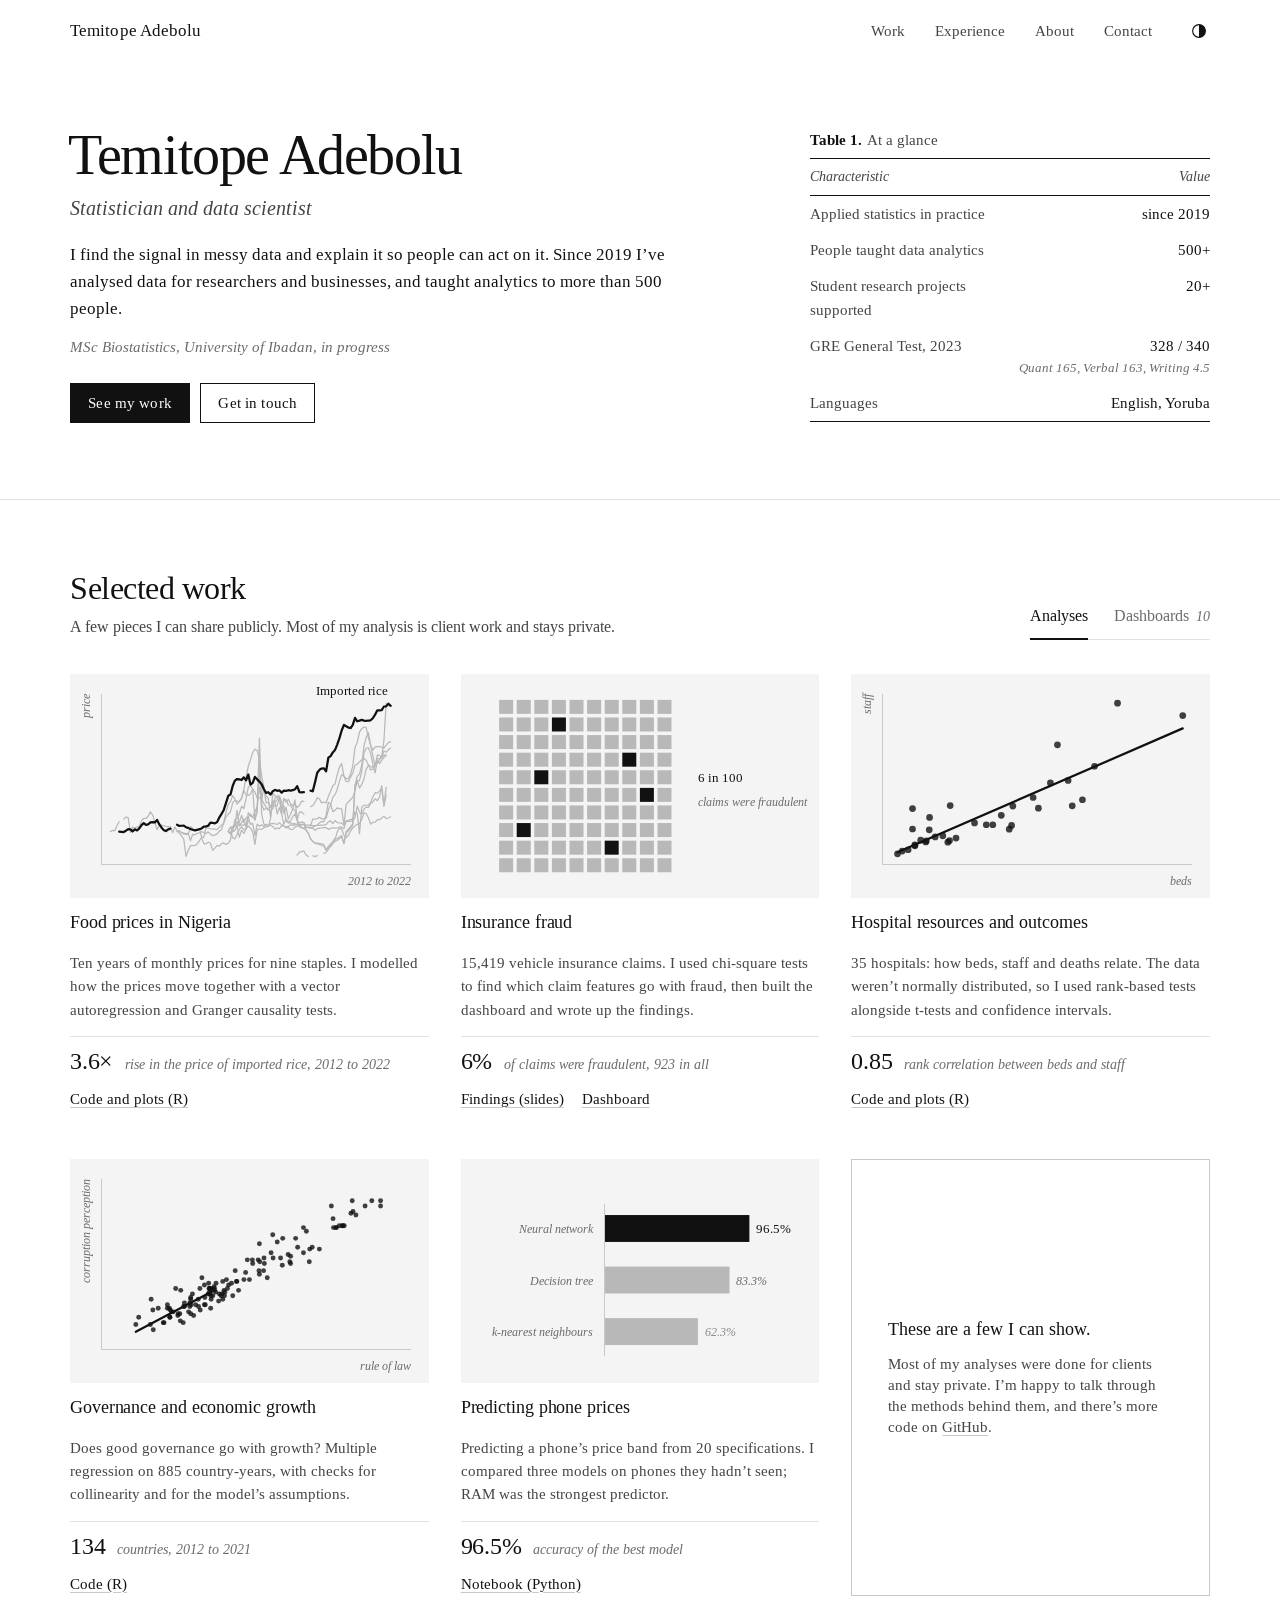
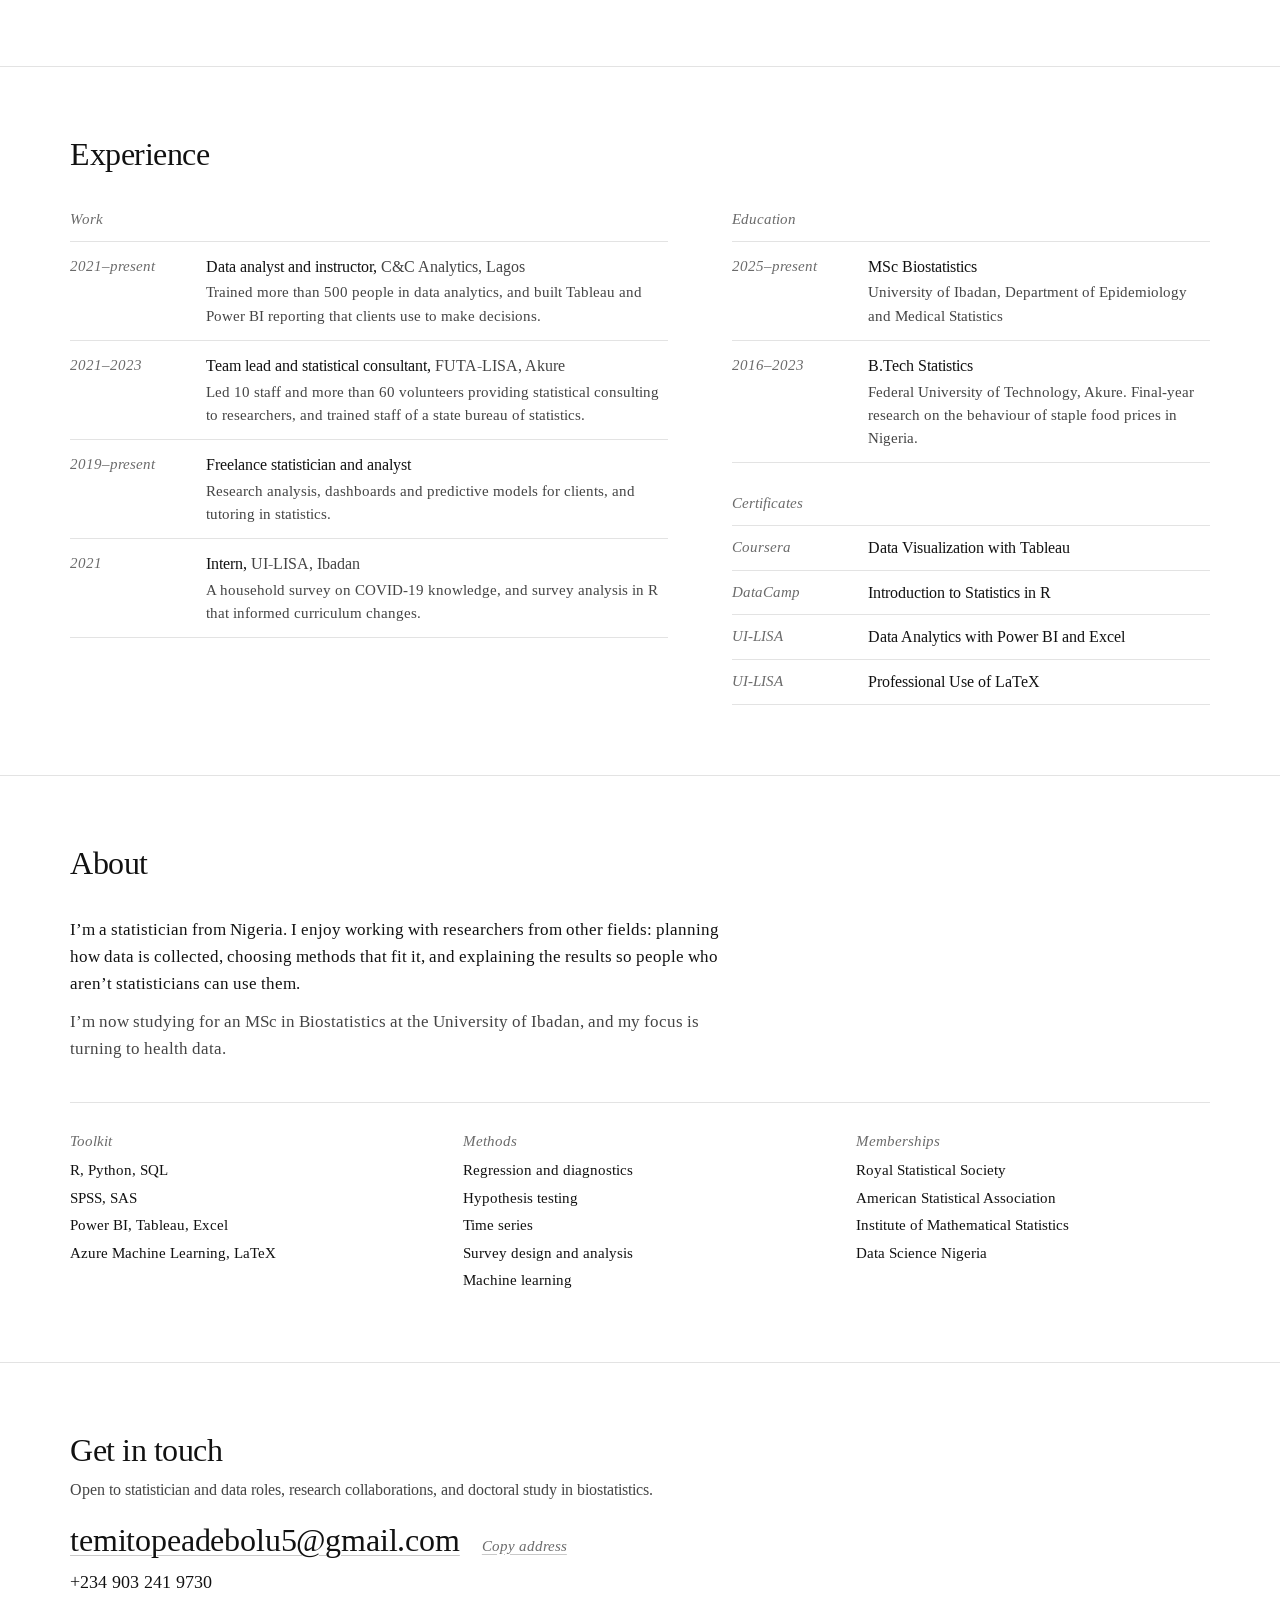
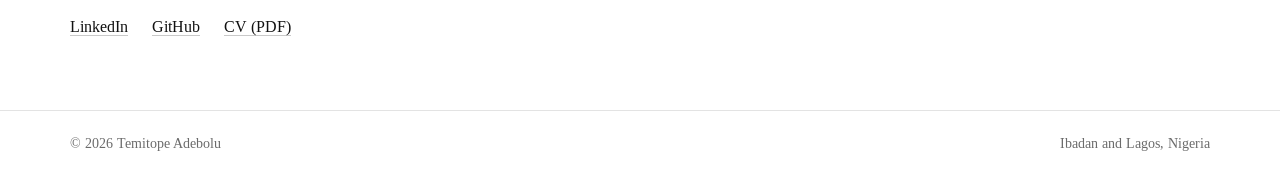
==== commit e43c6f38: "Remove photo, add phone number, smaller type - Photo removed from the page and social card; Table 1 " ====
--- a/index.html
+++ b/index.html
@@ -44,8 +44,8 @@
     "name": "Temitope Adebolu",
     "jobTitle": "Statistician and data scientist",
     "url": "https://adebolublaise.github.io/",
-    "image": "https://adebolublaise.github.io/assets/img/portrait-bw-720.webp",
     "email": "mailto:temitopeadebolu5@gmail.com",
+    "telephone": "+2349032419730",
     "address": { "@type": "PostalAddress", "addressLocality": "Ibadan", "addressCountry": "NG" },
     "alumniOf": { "@type": "CollegeOrUniversity", "name": "Federal University of Technology, Akure" },
     "affiliation": { "@type": "CollegeOrUniversity", "name": "University of Ibadan" },
@@ -91,9 +91,21 @@
             <a class="btn" href="#contact">Get in touch</a>
           </div>
         </div>
-        <figure class="portrait">
-          <img src="/assets/img/portrait-bw-360.webp" srcset="/assets/img/portrait-bw-360.webp 360w, /assets/img/portrait-bw-720.webp 720w" sizes="(max-width: 640px) 104px, 340px" width="720" height="900" alt="Portrait of Temitope Adebolu in a suit." fetchpriority="high">
-        </figure>
+        <div class="t1 hero-t1">
+          <table>
+            <caption><b>Table 1.</b>At a glance</caption>
+            <thead>
+              <tr><th scope="col">Characteristic</th><th scope="col">Value</th></tr>
+            </thead>
+            <tbody>
+              <tr><td>Applied statistics in practice</td><td>since 2019</td></tr>
+              <tr><td>People taught data analytics</td><td>500+</td></tr>
+              <tr><td>Student research projects supported</td><td>20+</td></tr>
+              <tr><td>GRE General Test, 2023</td><td>328 / 340<small>Quant 165, Verbal 163, Writing 4.5</small></td></tr>
+              <tr><td>Languages</td><td>English, Yoruba</td></tr>
+            </tbody>
+          </table>
+        </div>
       </section>
     </div>
 
@@ -274,21 +286,6 @@
             <p>I&rsquo;m a statistician from Nigeria. I enjoy working with researchers from other fields: planning how data is collected, choosing methods that fit it, and explaining the results so people who aren&rsquo;t statisticians can use them.</p>
             <p>I&rsquo;m now studying for an MSc in Biostatistics at the University of Ibadan, and my focus is turning to health data.</p>
           </div>
-          <div class="t1">
-            <table>
-              <caption><b>Table 1.</b>At a glance</caption>
-              <thead>
-                <tr><th scope="col">Characteristic</th><th scope="col">Value</th></tr>
-              </thead>
-              <tbody>
-                <tr><td>Applied statistics in practice</td><td>since 2019</td></tr>
-                <tr><td>People taught data analytics</td><td>500+</td></tr>
-                <tr><td>Student research projects supported</td><td>20+</td></tr>
-                <tr><td>GRE General Test, 2023</td><td>328 / 340<small>Quant 165, Verbal 163, Writing 4.5</small></td></tr>
-                <tr><td>Languages</td><td>English, Yoruba</td></tr>
-              </tbody>
-            </table>
-          </div>
         </div>
 
         <div class="facts">
@@ -337,6 +334,7 @@
           <a class="email" href="mailto:temitopeadebolu5@gmail.com">temitopeadebolu5@gmail.com</a>
           <button class="textbtn" type="button" data-copy="temitopeadebolu5@gmail.com">Copy address</button>
         </div>
+        <p class="phone"><a href="tel:+2349032419730">+234 903 241 9730</a></p>
         <ul class="links">
           <li><a href="https://www.linkedin.com/in/adebolu-temitope/">LinkedIn</a></li>
           <li><a href="https://github.com/AdeboluBlaise">GitHub</a></li>
--- a/assets/css/site.css
+++ b/assets/css/site.css
@@ -92,8 +92,8 @@
   background: var(--bg);
   color: var(--ink);
   font-family: var(--font);
-  font-size: clamp(1.0625rem, 1rem + 0.25vw, 1.1875rem);
-  line-height: 1.55;
+  font-size: 1rem;
+  line-height: 1.6;
   font-kerning: normal;
   font-variant-numeric: lining-nums;
   -webkit-font-smoothing: antialiased;
@@ -155,10 +155,10 @@
   display: flex; align-items: center; justify-content: space-between; gap: 20px;
   min-height: var(--head-h);
 }
-.wordmark { font-size: 1.1875rem; text-decoration: none; letter-spacing: 0.005em; white-space: nowrap; }
+.wordmark { font-size: 1.0625rem; text-decoration: none; letter-spacing: 0.005em; white-space: nowrap; }
 .head-right { display: flex; align-items: center; gap: clamp(14px, 2.6vw, 30px); }
 .nav ul { display: flex; gap: clamp(14px, 2.6vw, 30px); }
-.nav a { color: var(--ink-2); text-decoration: none; font-size: 1.0625rem; padding-block: 6px; }
+.nav a { color: var(--ink-2); text-decoration: none; font-size: 0.9375rem; padding-block: 6px; }
 .nav a:hover, .nav a[aria-current="true"] { color: var(--ink); }
 .nav a[aria-current="true"] { text-decoration: underline; text-decoration-color: currentColor; }
 .theme-btn {
@@ -171,7 +171,7 @@
 @media (max-width: 560px) { .nav .hide-sm { display: none; } }
 @media (max-width: 380px) {
   .nav .hide-xs { display: none; }
-  .wordmark { font-size: 1.0625rem; }
+  .wordmark { font-size: 1rem; }
   .head-right, .nav ul { gap: 12px; }
 }
 
@@ -179,10 +179,10 @@
 
 .btn {
   display: inline-flex; align-items: center; justify-content: center;
-  min-height: 46px; padding: 0.55em 1.35em;
+  min-height: 40px; padding: 0.45em 1.15em;
   border: 1px solid var(--ink); border-radius: 0;
   background: transparent; color: var(--ink);
-  font-size: 1.0625rem; letter-spacing: 0.01em; text-decoration: none; cursor: pointer;
+  font-size: 0.9375rem; letter-spacing: 0.01em; text-decoration: none; cursor: pointer;
   transition: background-color 0.2s, color 0.2s;
 }
 .btn:hover { background: var(--ink); color: var(--bg); }
@@ -190,7 +190,7 @@
 .btn-solid:hover { background: transparent; color: var(--ink); }
 .textbtn {
   border: 0; background: none; padding: 2px 0; cursor: pointer;
-  font-style: italic; color: var(--ink-3);
+  font-size: 0.9375rem; font-style: italic; color: var(--ink-3);
   text-decoration: underline; text-decoration-color: var(--rule-2); text-underline-offset: 0.2em;
 }
 .textbtn:hover { color: var(--ink); text-decoration-color: currentColor; }
@@ -199,66 +199,56 @@
 
 .hero {
   display: grid;
-  grid-template-columns: minmax(0, 1.4fr) minmax(0, 0.6fr);
-  gap: clamp(32px, 6vw, 96px);
+  grid-template-columns: minmax(0, 1.2fr) minmax(0, 0.8fr);
+  gap: clamp(32px, 6vw, 88px);
   align-items: center;
-  padding-block: clamp(40px, 6vw, 88px) clamp(56px, 7vw, 104px);
+  padding-block: clamp(36px, 5vw, 72px) clamp(44px, 6vw, 80px);
 }
 .hero h1 {
-  font-size: clamp(3.1rem, 1.5rem + 5vw, 6.2rem);
-  line-height: 0.95;
+  font-size: clamp(2.3rem, 1.6rem + 2.4vw, 3.6rem);
+  line-height: 1;
   letter-spacing: -0.025em;
   margin-left: -0.03em;
 }
-.hero h1 span { display: block; }
+
 .role-line {
-  margin-top: 18px;
+  margin-top: 10px;
   font-style: italic;
-  font-size: clamp(1.3rem, 1.1rem + 0.7vw, 1.65rem);
+  font-size: clamp(1.0625rem, 1rem + 0.3vw, 1.25rem);
   color: var(--ink-2);
 }
 .lead {
-  margin-top: 20px;
-  max-width: 34em;
-  font-size: clamp(1.125rem, 1.02rem + 0.35vw, 1.3rem);
-  line-height: 1.5;
-}
-.hero-facts { margin-top: 16px; color: var(--ink-3); font-style: italic; }
-.hero-cta { display: flex; flex-wrap: wrap; gap: 12px; margin-top: 30px; }
-
-.portrait {
-  justify-self: end;
-  width: 100%;
-  max-width: 340px;
-  aspect-ratio: 4 / 5;
-  overflow: hidden;
-  background: var(--surface);
-}
-.portrait img { width: 100%; height: 100%; object-fit: cover; }
+  margin-top: 16px;
+  max-width: 36em;
+  font-size: 1.0625rem;
+  line-height: 1.6;
+}
+.hero-facts { margin-top: 12px; color: var(--ink-3); font-style: italic; font-size: 0.9375rem; }
+.hero-cta { display: flex; flex-wrap: wrap; gap: 10px; margin-top: 24px; }
+.hero-t1 { justify-self: end; width: 100%; max-width: 400px; }
+.js .hero-t1 { opacity: 0; animation: rise 0.9s var(--ease) 0.3s forwards; }
 
 .js .hero-copy > * { opacity: 0; animation: rise 0.9s var(--ease) forwards; }
 .js .hero-copy > :nth-child(2) { animation-delay: 0.08s; }
 .js .hero-copy > :nth-child(3) { animation-delay: 0.16s; }
 .js .hero-copy > :nth-child(4) { animation-delay: 0.24s; }
 .js .hero-copy > :nth-child(5) { animation-delay: 0.32s; }
-.js .portrait { clip-path: inset(100% 0 0 0); animation: unveil 1.2s var(--ease) 0.15s forwards; }
 @keyframes rise { from { opacity: 0; transform: translateY(12px); } to { opacity: 1; transform: none; } }
-@keyframes unveil { to { clip-path: inset(0 0 0 0); } }
 
 /* ---------- Sections ---------- */
 
-.section { padding-block: clamp(52px, 6.5vw, 96px); border-top: 1px solid var(--rule); }
+.section { padding-block: clamp(44px, 5.5vw, 80px); border-top: 1px solid var(--rule); }
 .sec-head {
   display: flex; flex-wrap: wrap; align-items: flex-end; justify-content: space-between;
   gap: 18px 40px;
-  margin-bottom: clamp(26px, 3.6vw, 40px);
+  margin-bottom: clamp(22px, 3vw, 34px);
 }
 .sec-head h2 {
-  font-size: clamp(2.1rem, 1.5rem + 1.9vw, 3.1rem);
-  line-height: 1.02;
+  font-size: clamp(1.6rem, 1.3rem + 0.9vw, 2.125rem);
+  line-height: 1.1;
   letter-spacing: -0.015em;
 }
-.sec-head .intro { margin-top: 10px; max-width: 40em; color: var(--ink-2); }
+.sec-head .intro { margin-top: 8px; max-width: 40em; color: var(--ink-2); }
 
 /* ---------- Tabs ---------- */
 
@@ -266,7 +256,7 @@
 .tab {
   position: relative;
   padding: 6px 0 10px; border: 0; background: none; cursor: pointer;
-  font-size: 1.125rem; color: var(--ink-3);
+  font-size: 1rem; color: var(--ink-3);
 }
 .tab:hover { color: var(--ink); }
 .tab[aria-selected="true"] { color: var(--ink); }
@@ -293,24 +283,24 @@
 }
 .card-fig { cursor: pointer; }
 .card-fig svg { width: 100%; height: auto; background: var(--surface); overflow: visible; }
-.card h3 { margin-top: 16px; font-size: 1.375rem; line-height: 1.2; letter-spacing: -0.005em; }
-.card-text { margin-top: 8px; color: var(--ink-2); font-size: 1.0625rem; line-height: 1.5; }
+.card h3 { margin-top: 14px; font-size: 1.125rem; line-height: 1.2; letter-spacing: -0.005em; }
+.card-text { margin-top: 6px; color: var(--ink-2); font-size: 0.9375rem; line-height: 1.55; }
 .card-stat {
   display: flex; align-items: baseline; gap: 12px;
   margin-top: 14px; padding-top: 12px;
   border-top: 1px solid var(--rule);
 }
-.card-stat .num { font-size: 2rem; line-height: 1; letter-spacing: -0.01em; white-space: nowrap; }
-.card-stat .lbl { font-style: italic; color: var(--ink-3); font-size: 0.975rem; line-height: 1.35; }
-.card-links { display: flex; flex-wrap: wrap; align-content: start; gap: 4px 18px; margin-top: auto; padding-top: 14px; font-size: 1rem; }
+.card-stat .num { font-size: 1.5rem; line-height: 1; letter-spacing: -0.01em; white-space: nowrap; }
+.card-stat .lbl { font-style: italic; color: var(--ink-3); font-size: 0.875rem; line-height: 1.35; }
+.card-links { display: flex; flex-wrap: wrap; align-content: start; gap: 4px 18px; margin-top: auto; padding-top: 12px; font-size: 0.9375rem; }
 
 .card-note {
   justify-content: center;
   padding: clamp(24px, 3vw, 36px);
   border: 1px solid var(--rule-2);
 }
-.card-note p { font-size: 1.3rem; line-height: 1.4; }
-.card-note p + p { margin-top: 14px; font-size: 1.0625rem; color: var(--ink-2); }
+.card-note p { font-size: 1.125rem; line-height: 1.4; }
+.card-note p + p { margin-top: 12px; font-size: 0.9375rem; color: var(--ink-2); }
 
 /* figure primitives: colours follow the theme */
 .f-axis { stroke: var(--rule-2); stroke-width: 1; fill: none; shape-rendering: crispEdges; }
@@ -321,8 +311,8 @@
 .f-cell.on { fill: var(--ink); }
 .f-bar { fill: var(--chart-lo); }
 .f-bar.best { fill: var(--ink); }
-.f-text { fill: var(--ink-3); font-family: var(--font); font-style: italic; font-size: 11.5px; }
-.f-strong { fill: var(--ink); font-family: var(--font); font-size: 13px; }
+.f-text { fill: var(--ink-3); font-family: var(--font); font-style: italic; font-size: 10.5px; }
+.f-strong { fill: var(--ink); font-family: var(--font); font-size: 12px; }
 
 /* ---------- Dashboards ---------- */
 
@@ -344,10 +334,10 @@
   transition: filter 0.45s var(--ease), transform 0.6s var(--ease);
 }
 .dash a:hover .dash-thumb img, .dash a:focus-visible .dash-thumb img { filter: none; transform: scale(1.03); }
-.dash h3 { margin-top: 10px; font-size: 1.0625rem; line-height: 1.3; }
+.dash h3 { margin-top: 8px; font-size: 0.9375rem; line-height: 1.35; }
 .dash-more {
   display: flex; flex-wrap: wrap; gap: 6px 26px;
-  margin-top: 28px; font-size: 1rem; font-style: italic; color: var(--ink-2);
+  margin-top: 24px; font-size: 0.9375rem; font-style: italic; color: var(--ink-2);
 }
 @media (hover: none) { .dash-thumb img { filter: none; } }
 
@@ -366,54 +356,53 @@
   display: grid; grid-template-columns: minmax(0, 1fr) auto; gap: 8px 24px; align-items: center;
   padding: 14px 20px 16px; border-top: 1px solid var(--rule);
 }
-.lb-bar h3 { font-size: 1.25rem; }
-.lb-bar p { color: var(--ink-2); font-size: 1rem; }
+.lb-bar h3 { font-size: 1.0625rem; }
+.lb-bar p { color: var(--ink-2); font-size: 0.9375rem; }
 .lb-links { display: flex; flex-wrap: wrap; gap: 2px 20px; margin-top: 4px; }
 .lb-ctrl { display: flex; gap: 8px; }
-.lb-ctrl .btn { min-height: 40px; padding: 0.35em 0.9em; font-size: 1rem; }
+.lb-ctrl .btn { min-height: 36px; padding: 0.3em 0.85em; font-size: 0.9375rem; }
 
 /* ---------- Experience ---------- */
 
 .xp { display: grid; grid-template-columns: minmax(0, 1.25fr) minmax(0, 1fr); gap: clamp(28px, 5vw, 72px); }
-.col-h { font-size: 1.125rem; font-style: italic; color: var(--ink-3); padding-bottom: 10px; border-bottom: 1px solid var(--rule); }
+.col-h { font-size: 0.9375rem; font-style: italic; color: var(--ink-3); padding-bottom: 10px; border-bottom: 1px solid var(--rule); }
 .xp-block + .xp-block { margin-top: 28px; }
 .xp-list li {
   display: grid; grid-template-columns: 7.4em minmax(0, 1fr); gap: 4px 18px;
-  padding-block: 15px; border-bottom: 1px solid var(--rule);
-}
-.certs li { padding-block: 11px; }
-.xp-when { color: var(--ink-3); font-style: italic; font-variant-numeric: tabular-nums; white-space: nowrap; }
-.xp-what b { font-weight: 400; font-size: 1.1875rem; }
+  padding-block: 12px; border-bottom: 1px solid var(--rule);
+}
+.certs li { padding-block: 9px; }
+.xp-when { color: var(--ink-3); font-style: italic; font-size: 0.9375rem; font-variant-numeric: tabular-nums; white-space: nowrap; }
+.xp-what b { font-weight: 400; font-size: 1rem; }
 .xp-what .org { color: var(--ink-2); }
-.xp-what p { margin-top: 3px; color: var(--ink-2); font-size: 1rem; line-height: 1.5; }
+.xp-what p { margin-top: 2px; color: var(--ink-2); font-size: 0.9375rem; line-height: 1.55; }
 
 /* ---------- About ---------- */
 
-.about { display: grid; grid-template-columns: minmax(0, 1.1fr) minmax(0, 0.9fr); gap: clamp(28px, 5vw, 72px); align-items: start; }
-.about-text p { font-size: clamp(1.15rem, 1.05rem + 0.4vw, 1.375rem); line-height: 1.5; max-width: 32em; }
-.about-text p + p { margin-top: 0.8em; font-size: 1.0625rem; color: var(--ink-2); }
+.about-text p { font-size: 1.0625rem; line-height: 1.6; max-width: 40em; }
+.about-text p + p { margin-top: 0.6em; color: var(--ink-2); }
 
 .t1 table { width: 100%; border-collapse: collapse; font-variant-numeric: tabular-nums; }
-.t1 caption { caption-side: top; text-align: left; padding-bottom: 8px; font-size: 1rem; color: var(--ink-2); }
+.t1 caption { caption-side: top; text-align: left; padding-bottom: 6px; font-size: 0.9375rem; color: var(--ink-2); }
 .t1 caption b { color: var(--ink); margin-right: 0.35em; }
 .t1 thead th {
   padding: 7px 0; border-top: 1.5px solid var(--ink); border-bottom: 1px solid var(--ink);
-  font-weight: 400; font-style: italic; text-align: left; font-size: 1rem; color: var(--ink-2);
-}
-.t1 th:last-child, .t1 td:last-child { text-align: right; }
-.t1 td { padding: 7px 0; font-size: 1.0625rem; vertical-align: baseline; }
+  font-weight: 400; font-style: italic; text-align: left; font-size: 0.875rem; color: var(--ink-2);
+}
+.t1 th:last-child, .t1 td:last-child { text-align: right; white-space: nowrap; padding-left: 12px; }
+.t1 td { padding: 6px 0; font-size: 0.9375rem; vertical-align: baseline; }
 .t1 td:first-child { padding-right: 12px; color: var(--ink-2); }
 .t1 tbody tr:last-child td { border-bottom: 1.5px solid var(--ink); }
-.t1 td small { display: block; font-style: italic; color: var(--ink-3); font-size: 0.9rem; }
+.t1 td small { display: block; font-style: italic; color: var(--ink-3); font-size: 0.8125rem; }
 
 .facts {
   display: grid; grid-template-columns: repeat(3, minmax(0, 1fr));
   gap: 28px clamp(20px, 3vw, 40px);
-  margin-top: clamp(36px, 4.5vw, 56px); padding-top: clamp(22px, 3vw, 30px);
+  margin-top: clamp(28px, 3.5vw, 40px); padding-top: clamp(20px, 2.5vw, 26px);
   border-top: 1px solid var(--rule);
 }
-.facts h3 { font-size: 1.0625rem; font-style: italic; color: var(--ink-3); margin-bottom: 8px; }
-.facts li { font-size: 1.0625rem; line-height: 1.45; }
+.facts h3 { font-size: 0.9375rem; font-style: italic; color: var(--ink-3); margin-bottom: 6px; }
+.facts li { font-size: 0.9375rem; line-height: 1.5; }
 .facts li + li { margin-top: 5px; }
 .facts li span { color: var(--ink-3); font-style: italic; }
 
@@ -422,15 +411,18 @@
 .contact .sec-head { margin-bottom: 18px; }
 .email-row { display: flex; flex-wrap: wrap; align-items: baseline; gap: 10px 22px; }
 .email {
-  font-size: clamp(1.6rem, 0.8rem + 3.4vw, 3.6rem);
-  line-height: 1.1; letter-spacing: -0.01em;
+  font-size: clamp(1.3rem, 1rem + 1.4vw, 2rem);
+  line-height: 1.2; letter-spacing: -0.005em;
   text-underline-offset: 0.12em;
   overflow-wrap: anywhere;
 }
-.links { display: flex; flex-wrap: wrap; gap: 8px 28px; margin-top: 24px; font-size: 1.125rem; }
+.phone { margin-top: 8px; font-size: 1.125rem; }
+.phone a { text-decoration: none; }
+.phone a:hover { text-decoration: underline; }
+.links { display: flex; flex-wrap: wrap; gap: 6px 24px; margin-top: 18px; font-size: 1rem; }
 .contact-note { margin-top: 18px; color: var(--ink-3); font-style: italic; }
 
-.site-foot { padding-block: 26px 34px; border-top: 1px solid var(--rule); color: var(--ink-3); font-size: 0.975rem; }
+.site-foot { padding-block: 22px 30px; border-top: 1px solid var(--rule); color: var(--ink-3); font-size: 0.875rem; }
 .site-foot .wrap { display: flex; flex-wrap: wrap; justify-content: space-between; gap: 8px 28px; }
 
 /* ---------- Responsive ---------- */
@@ -443,15 +435,13 @@
 @media (max-width: 860px) {
   .cards { grid-template-columns: repeat(2, minmax(0, 1fr)); }
   .dash-grid { grid-template-columns: repeat(3, minmax(0, 1fr)); }
-  .xp, .about { grid-template-columns: minmax(0, 1fr); }
+  .xp { grid-template-columns: minmax(0, 1fr); }
+  .hero { grid-template-columns: minmax(0, 1fr); }
+  .hero-t1 { justify-self: start; max-width: 520px; }
 }
 /* phones: swipe sideways instead of scrolling down */
 @media (max-width: 640px) {
-  .hero { grid-template-columns: minmax(0, 1fr) 104px; gap: 0 16px; align-items: start; padding-top: 30px; }
-  .hero-copy { display: contents; }
-  .hero h1 { grid-column: 1; grid-row: 1; align-self: end; }
-  .portrait { grid-column: 2; grid-row: 1; align-self: end; max-width: 104px; }
-  .role-line, .lead, .hero-facts, .hero-cta { grid-column: 1 / -1; }
+  .hero { padding-top: 28px; gap: 32px; }
 
   .swipe {
     display: grid; grid-auto-flow: column;
@@ -469,7 +459,7 @@
   .swipe > * { scroll-snap-align: start; }
   .cards.swipe .card { display: flex; grid-row: auto; }
   .dash-grid.swipe { grid-auto-columns: 62%; }
-  .swipe-hint { display: block; margin-top: 12px; font-style: italic; color: var(--ink-3); font-size: 0.975rem; }
+  .swipe-hint { display: block; margin-top: 10px; font-style: italic; color: var(--ink-3); font-size: 0.875rem; }
 
   .xp-list li { grid-template-columns: minmax(0, 1fr); gap: 2px; }
   .xp-list.certs li { grid-template-columns: minmax(0, 1fr) auto; gap: 12px; padding-block: 10px; }
@@ -483,7 +473,6 @@
     animation-duration: 0.01ms !important; animation-iteration-count: 1 !important;
     transition-duration: 0.01ms !important; transition-delay: 0s !important;
   }
-  .js .portrait { clip-path: none; }
 }
 
 @media print {
